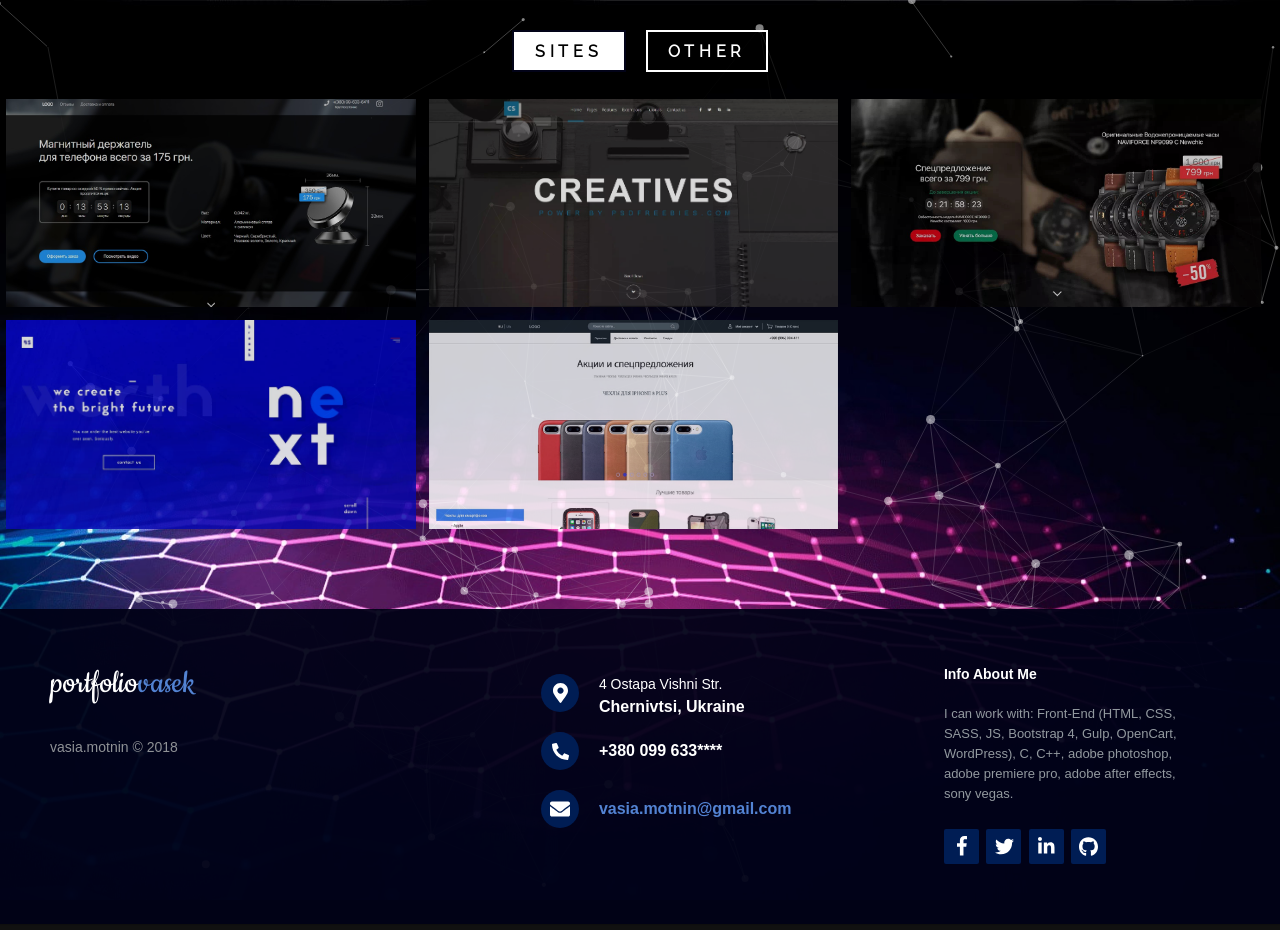
==== index.html @ cb5e6a5a "optimization" ====
<!DOCTYPE html>
<html lang="ru">
<head>    
    <meta charset="UTF-8">
    <meta name="viewport" content="width=device-width, initial-scale=1.0">
    <meta http-equiv="X-UA-Compatible" content="ie=edge">    
    <title>vasia.motnin-portfolio</title>
    <link rel="stylesheet" href="main/css/main.css">
    <link rel="stylesheet" media="screen" href="main/css/style.css">
    <script src="main/js/preloader.js" defer></script>
    <script src="main/js/particles.min.js" defer></script>
    <script src="main/js/app.js" defer></script>
    <script src="main/js/main.min.js" defer></script>
</head>
<body dir="body" >     
    
    <!-- preloader -->
    <div id="page-preloader" class="preloader">
        <div class="loader"></div>
    </div>    
    <!-- preloader -->



    <!-- content -->    
    <nav class="nav-menu">
        <ul>
            <li class="liBtn liHoverOn" id="sites">Sites</li>
            <li class="liBtn" id="other">Other</li>
        </ul>
    </nav>

    <div id="content" class="content">
        <div id="block-list" class="block-list">
            
                    <!-- canvas -->
            <div id="particles-js"></div>  
                    <!-- canvas -->
    
            <div id="row-sites" class="row">
                <!--<div class="conteiner">
                    <div class="block">
                        <img src="main/img/sities/magnet.jpg" alt="magnetHolder">
                        <h3>Magnetic Holder</h3>
                        <p>Used: html + css + js + php</p>
                        <a href="https://vaseklllm.github.io/sites/magnet/">Open</a>
                    </div>
                </div>-->
            </div>

            <div id="row-other" class="row row-1">
            </div>
        </div>
    </div>
    <!-- content -->



    

    <!-- footer -->
    <footer id="footer" class="footer">
        <div class="footer-left">
            <h3>portfolio<span>vasek</span></h3>
            <p class="footer-company-name">vasia.motnin &copy; 2018</p>
        </div>
        <div class="footer-center">
            <div>
                <i class="map"><svg color="yellow" viewBox="0 0 384 512"><path d="M172.268 501.67C26.97 291.031 0 269.413 0 192 0 85.961 85.961 0 192 0s192 85.961 192 192c0 77.413-26.97 99.031-172.268 309.67-9.535 13.774-29.93 13.773-39.464 0zM192 272c44.183 0 80-35.817 80-80s-35.817-80-80-80-80 35.817-80 80 35.817 80 80 80z"/></svg></i>
                <p><span>4 Ostapa Vishni Str.</span> Chernivtsi, Ukraine </p>
            </div>
            <div>
                <i class="phone">
                    <svg viewBox="0 0 512 512"><path d="M493.4 24.6l-104-24c-11.3-2.6-22.9 3.3-27.5 13.9l-48 112c-4.2 9.8-1.4 21.3 6.9 28l60.6 49.6c-36 76.7-98.9 140.5-177.2 177.2l-49.6-60.6c-6.8-8.3-18.2-11.1-28-6.9l-112 48C3.9 366.5-2 378.1.6 389.4l24 104C27.1 504.2 36.7 512 48 512c256.1 0 464-207.5 464-464 0-11.2-7.7-20.9-18.6-23.4z"/></svg>
                </i>
                <p>+380 099 633****</p>
            </div>
            <div>
                <i class="envelope">
                    <svg viewBox="0 0 512 512"><path d="M502.3 190.8c3.9-3.1 9.7-.2 9.7 4.7V400c0 26.5-21.5 48-48 48H48c-26.5 0-48-21.5-48-48V195.6c0-5 5.7-7.8 9.7-4.7 22.4 17.4 52.1 39.5 154.1 113.6 21.1 15.4 56.7 47.8 92.2 47.6 35.7.3 72-32.8 92.3-47.6 102-74.1 131.6-96.3 154-113.7zM256 320c23.2.4 56.6-29.2 73.4-41.4 132.7-96.3 142.8-104.7 173.4-128.7 5.8-4.5 9.2-11.5 9.2-18.9v-19c0-26.5-21.5-48-48-48H48C21.5 64 0 85.5 0 112v19c0 7.4 3.4 14.3 9.2 18.9 30.6 23.9 40.7 32.4 173.4 128.7 16.8 12.2 50.2 41.8 73.4 41.4z"/></svg>
                </i>
                <p class="mail-adress">vasia.motnin@gmail.com</p>
            </div>
        </div>
        <div class="footer-right">
            <p class="footer-company-about">
                <span>Info About Me</span>
                I can work with: Front-End (HTML, CSS, SASS, JS, Bootstrap 4, Gulp, OpenCart, WordPress), C, C++, adobe photoshop, adobe premiere pro, adobe after effects, sony vegas.
            </p>
            <div class="footer-icons">
                <a href="https://www.facebook.com/vasia.motnin" target="_blank">
                    <svg class="facebook-f" viewBox="0 0 264 512"><path d="M76.7 512V283H0v-91h76.7v-71.7C76.7 42.4 124.3 0 193.8 0c33.3 0 61.9 2.5 70.2 3.6V85h-48.2c-37.8 0-45.1 18-45.1 44.3V192H256l-11.7 91h-73.6v229"/></svg>
                </a>
                <a href="https://twitter.com/vasek_motnin" target="_blank">
                    <svg class="twitter" viewBox="0 0 512 512"><path d="M459.37 151.716c.325 4.548.325 9.097.325 13.645 0 138.72-105.583 298.558-298.558 298.558-59.452 0-114.68-17.219-161.137-47.106 8.447.974 16.568 1.299 25.34 1.299 49.055 0 94.213-16.568 130.274-44.832-46.132-.975-84.792-31.188-98.112-72.772 6.498.974 12.995 1.624 19.818 1.624 9.421 0 18.843-1.3 27.614-3.573-48.081-9.747-84.143-51.98-84.143-102.985v-1.299c13.969 7.797 30.214 12.67 47.431 13.319-28.264-18.843-46.781-51.005-46.781-87.391 0-19.492 5.197-37.36 14.294-52.954 51.655 63.675 129.3 105.258 216.365 109.807-1.624-7.797-2.599-15.918-2.599-24.04 0-57.828 46.782-104.934 104.934-104.934 30.213 0 57.502 12.67 76.67 33.137 23.715-4.548 46.456-13.32 66.599-25.34-7.798 24.366-24.366 44.833-46.132 57.827 21.117-2.273 41.584-8.122 60.426-16.243-14.292 20.791-32.161 39.308-52.628 54.253z"/></svg>
                </i></a>
                <a href="https://www.linkedin.com/in/%D0%B2%D0%B0%D1%81%D1%8F-%D0%BC%D0%BE%D1%82%D0%BD%D1%96%D0%BD-211a34157" target="_blank">
                    <svg class="linkedin-in" viewBox="0 0 448.1 512"><path d="M100.3 448H7.4V148.9h92.9V448zM53.8 108.1C24.1 108.1 0 83.5 0 53.8S24.1 0 53.8 0s53.8 24.1 53.8 53.8-24.1 54.3-53.8 54.3zM448 448h-92.7V302.4c0-34.7-.7-79.2-48.3-79.2-48.3 0-55.7 37.7-55.7 76.7V448h-92.8V148.9h89.1v40.8h1.3c12.4-23.5 42.7-48.3 87.9-48.3 94 0 111.3 61.9 111.3 142.3V448h-.1z"/></svg>
                </a>
                <a href="https://github.com/vaseklllM" target="_blank">
                    <svg class="github" viewBox="0 0 496 512"><path d="M165.9 397.4c0 2-2.3 3.6-5.2 3.6-3.3.3-5.6-1.3-5.6-3.6 0-2 2.3-3.6 5.2-3.6 3-.3 5.6 1.3 5.6 3.6zm-31.1-4.5c-.7 2 1.3 4.3 4.3 4.9 2.6 1 5.6 0 6.2-2s-1.3-4.3-4.3-5.2c-2.6-.7-5.5.3-6.2 2.3zm44.2-1.7c-2.9.7-4.9 2.6-4.6 4.9.3 2 2.9 3.3 5.9 2.6 2.9-.7 4.9-2.6 4.6-4.6-.3-1.9-3-3.2-5.9-2.9zM244.8 8C106.1 8 0 113.3 0 252c0 110.9 69.8 205.8 169.5 239.2 12.8 2.3 17.3-5.6 17.3-12.1 0-6.2-.3-40.4-.3-61.4 0 0-70 15-84.7-29.8 0 0-11.4-29.1-27.8-36.6 0 0-22.9-15.7 1.6-15.4 0 0 24.9 2 38.6 25.8 21.9 38.6 58.6 27.5 72.9 20.9 2.3-16 8.8-27.1 16-33.7-55.9-6.2-112.3-14.3-112.3-110.5 0-27.5 7.6-41.3 23.6-58.9-2.6-6.5-11.1-33.3 2.6-67.9 20.9-6.5 69 27 69 27 20-5.6 41.5-8.5 62.8-8.5s42.8 2.9 62.8 8.5c0 0 48.1-33.6 69-27 13.7 34.7 5.2 61.4 2.6 67.9 16 17.7 25.8 31.5 25.8 58.9 0 96.5-58.9 104.2-114.8 110.5 9.2 7.9 17 22.9 17 46.4 0 33.7-.3 75.4-.3 83.6 0 6.5 4.6 14.4 17.3 12.1C428.2 457.8 496 362.9 496 252 496 113.3 383.5 8 244.8 8zM97.2 352.9c-1.3 1-1 3.3.7 5.2 1.6 1.6 3.9 2.3 5.2 1 1.3-1 1-3.3-.7-5.2-1.6-1.6-3.9-2.3-5.2-1zm-10.8-8.1c-.7 1.3.3 2.9 2.3 3.9 1.6 1 3.6.7 4.3-.7.7-1.3-.3-2.9-2.3-3.9-2-.6-3.6-.3-4.3.7zm32.4 35.6c-1.6 1.3-1 4.3 1.3 6.2 2.3 2.3 5.2 2.6 6.5 1 1.3-1.3.7-4.3-1.3-6.2-2.2-2.3-5.2-2.6-6.5-1zm-11.4-14.7c-1.6 1-1.6 3.6 0 5.9 1.6 2.3 4.3 3.3 5.6 2.3 1.6-1.3 1.6-3.9 0-6.2-1.4-2.3-4-3.3-5.6-2z"/></svg>
                </i></a>
            </div>
        </div>
	</footer>
    <!-- footer -->
</body>
</html>
---- main/css/main.css ----
#particles-js{top:0;left:0}.preloader{position:fixed;left:0;top:0;width:100%;height:100%;background-color:black;z-index:5;-webkit-transition:all 0.3s ease;transition:all 0.3s ease;opacity:1;visibility:visible}.preloader .loader{position:absolute;width:75px;height:75px;border:10px solid #e6e6e6;border-radius:50%;border-top-color:blue;left:50%;top:50%;-webkit-transform:translate(-50%, -50%);transform:translate(-50%, -50%);-webkit-animation:1s spin infinite linear;animation:1s spin infinite linear}.preloader.done{opacity:0;visibility:hidden}.punct{color:white;position:relative;margin:10px 0px 0px 60px;font-size:20px;font-weight:100;background-color:rgba(0,0,0,0.69);border-radius:55px;width:100px;text-align:center;padding:10px 30px}@font-face{font-family:'Cookie';font-style:normal;font-weight:400;src:url(../font/Cookie/Cookie.woff2);unicode-range:U+0000-00FF,U+0131,U+0152-0153,U+02BB-02BC,U+02C6,U+02DA,U+02DC,U+2000-206F,U+2074,U+20AC,U+2122,U+2191,U+2193,U+2212,U+2215,U+FEFF,U+FFFD}@font-face{font-family:'Raleway_one';font-style:normal;font-weight:400;src:url(../font/Raleway/Raleway_one.woff2);unicode-range:U+0000-00FF,U+0131,U+0152-0153,U+02BB-02BC,U+02C6,U+02DA,U+02DC,U+2000-206F,U+2074,U+20AC,U+2122,U+2191,U+2193,U+2212,U+2215,U+FEFF,U+FFFD}@-webkit-keyframes spin{from{-webkit-transform:translate(-50%, -50%) rotate(0deg);transform:translate(-50%, -50%) rotate(0deg)}to{-webkit-transform:translate(-50%, -50%) rotate(360deg);transform:translate(-50%, -50%) rotate(360deg)}}@keyframes spin{from{-webkit-transform:translate(-50%, -50%) rotate(0deg);transform:translate(-50%, -50%) rotate(0deg)}to{-webkit-transform:translate(-50%, -50%) rotate(360deg);transform:translate(-50%, -50%) rotate(360deg)}}*{font-family:sans-serif;margin:0;padding:0}.nav-menu{position:relative}.nav-menu ul{display:-webkit-box;display:-ms-flexbox;display:flex;width:100%;-webkit-box-pack:center;-ms-flex-pack:center;justify-content:center;margin-top:30px}.nav-menu ul li{font-family:"Raleway_one", sans-serif;letter-spacing:0.3em;cursor:pointer;z-index:1;font-weight:700;-webkit-transition:all 0.3s ease;transition:all 0.3s ease;list-style:none;padding:0.6em 1.3em;font-size:16px;margin:0 10px 20px 10px;background-color:transparent;color:white;text-transform:uppercase;border:2px solid white}.nav-menu ul li:hover{background-color:#fff;color:black;border:2px solid #020318}.nav-menu ul li:active{background-color:#a0a0a0}.nav-menu ul .liHoverOn{background-color:#fff;color:black;border:2px solid #020318}.content{-webkit-transition:all 0.5s ease;transition:all 0.5s ease;position:relative;width:100%;position:relative;overflow:hidden;height:38vw}.content .block-list{-webkit-transition:left 0.5s ease;transition:left 0.5s ease;position:absolute;display:-webkit-box;display:-ms-flexbox;display:flex;-ms-flex-wrap:wrap;flex-wrap:wrap;width:200%;left:0%}.content .block-list .row{width:50%;height:-webkit-max-content;height:-moz-max-content;height:max-content;font-size:16px;display:-webkit-box;display:-ms-flexbox;display:flex;-ms-flex-wrap:wrap;flex-wrap:wrap}.content .block-list .row .conteiner{-webkit-transition:all 0.3s ease;transition:all 0.3s ease;opacity:0.85;margin:0.5%;overflow:hidden;width:32%;height:16.3vw;background-color:black;position:relative}.content .block-list .row .conteiner:hover{opacity:1}.content .block-list .row .conteiner .block{position:relative;text-decoration:none;font-size:1vw}.content .block-list .row .conteiner .block:hover>img{overflow:hidden;-webkit-transform:scale(1.1);transform:scale(1.1);opacity:0.3}.content .block-list .row .conteiner .block img{-webkit-transition:all 0.3s ease;transition:all 0.3s ease;width:100%}.content .block-list .row .conteiner .block h3{font-weight:800;-webkit-transition:all 0.4s ease;transition:all 0.4s ease;position:absolute;color:white;width:100%;top:3vw;text-align:center;font-weight:normal;font-size:2em;text-transform:uppercase;opacity:0}.content .block-list .row .conteiner .block:hover>h3{opacity:1}.content .block-list .row .conteiner .block p{-webkit-transition:all 0.4s ease;transition:all 0.4s ease;position:absolute;top:6.5vw;width:100%;color:white;text-align:center;opacity:0;font-size:1em}.content .block-list .row .conteiner .block:hover>p{opacity:0.8}.content .block-list .row .conteiner .block a{font-family:"Raleway_one";font-weight:700;-webkit-transition:all 0.3s ease;transition:all 0.3s ease;position:absolute;top:11vw;width:9.4em;border:2px solid #ca3b3b;text-decoration:none;padding:0.625em 0px;color:white;left:50%;-webkit-transform:translate(-50%);transform:translate(-50%);text-align:center;color:#ca3b3b;opacity:0}.content .block-list .row .conteiner .block a:hover{background-color:#ca3b3b;color:white}.content .block-list .row .conteiner .block:hover>a{opacity:1}.footer{position:relative;background-color:rgba(2,3,24,0.949);-webkit-box-shadow:0 1px 1px 0 rgba(0,0,0,0.12);box-shadow:0 1px 1px 0 rgba(0,0,0,0.12);-webkit-box-sizing:border-box;box-sizing:border-box;width:100%;text-align:left;font:bold 16px sans-serif;margin-top:30px;padding:55px 50px}.footer .footer-left,.footer .footer-center,.footer .footer-right{display:inline-block;vertical-align:top}.footer .footer-left{width:40%}.footer h3{color:#ffffff;font:normal 36px 'Cookie', cursive;margin:0}.footer h3 span{font:normal 36px 'Cookie', cursive}.footer h3 span{color:#5383d3}.footer .footer-company-name{margin:35px 0;color:#8f9296;font-size:14px;font-weight:normal}.footer .footer-center{width:35%}.footer .footer-center .map svg{position:relative;top:3px;width:15px;color:#ffffff;fill:currentColor}.footer .footer-center .phone svg{width:17px;color:#ffffff;fill:currentColor;-webkit-transform:scale(-1, 1);transform:scale(-1, 1);position:relative;top:2px}.footer .footer-center .envelope svg{width:20px;color:#ffffff;fill:currentColor;-webkit-transform:scale(-1, 1);transform:scale(-1, 1);position:relative;top:3px}.footer .footer-center i{background-color:#001d54;display:inline-block;width:38px;height:38px;border-radius:50%;text-align:center;line-height:42px;margin:10px 15px;vertical-align:middle}.footer .footer-center i.fa-envelope{font-size:17px;line-height:38px}.footer .footer-center p{display:inline-block;color:#ffffff;vertical-align:middle;margin:0}.footer .footer-center p span{display:block;font-weight:normal;font-size:14px;line-height:2}.footer .footer-center .mail-adress{color:#5383d3}.footer .footer-right{width:20%}.footer .footer-company-about{line-height:20px;color:#92999f;font-size:13px;font-weight:normal;margin:0}.footer .footer-company-about span{display:block;color:#ffffff;font-size:14px;font-weight:bold;margin-bottom:20px}.footer .footer-icons{margin-top:25px}.footer .footer-icons a{-webkit-transition:all 0.3s ease;transition:all 0.3s ease;display:inline-block;width:35px;height:35px;cursor:pointer;background-color:#001d54;border-radius:2px;font-size:20px;color:#ffffff;text-align:center;line-height:35px;margin-right:3px;margin-bottom:5px}.footer .footer-icons a:hover{background-color:#ffffff}.footer .footer-icons a svg{-webkit-transition:all 0.3s ease;transition:all 0.3s ease;width:10px;color:#ffffff;fill:currentColor;position:relative;top:3px}.footer .footer-icons a .facebook-f{left:1px}.footer .footer-icons a .twitter{left:1px;width:19px}.footer .footer-icons a .linkedin-in{width:16.5px}.footer .footer-icons a .github{top:4px;width:19px}.footer .footer-icons a:hover>svg{color:#001d54}@media (max-width: 880px){.footer{font:bold 14px sans-serif}.footer .footer-left,.footer .footer-center,.footer .footer-right{display:block;width:100%;margin-bottom:40px;text-align:center}.footer .footer-center i{margin-left:0}.footer .footer-center{display:-webkit-box;display:-ms-flexbox;display:flex;-webkit-box-orient:vertical;-webkit-box-direction:normal;-ms-flex-flow:column;flex-flow:column;-webkit-box-align:center;-ms-flex-align:center;align-items:center}.footer .footer-center div{width:240px;display:-webkit-box;display:-ms-flexbox;display:flex;-webkit-box-align:center;-ms-flex-align:center;align-items:center}}@media (max-width: 1200px){.content{height:76vw}.content .block-list .row .conteiner{width:49%;height:24.3vw}.content .block-list .row .conteiner .block{font-size:1.5vw}.content .block-list .row .conteiner .block p{top:8.2vw}.content .block-list .row .conteiner .block a{top:15vw}.nav-menu ul .liBtn{font-size:14px}}@media (max-width: 768px){.nav-menu ul .liBtn:active{background-color:#ffffff}.nav-menu ul .liBtn:hover{border:2px solid #fff}.nav-menu ul .liHoverOn{border:2px solid #fff}.content{height:248vw}.content .block-list #particles-js{background-color:#020318;background-image:none}.content .block-list #particles-js .particles-js-canvas-el{display:none}.content .block-list .row .conteiner{width:100%;height:48.5vw;opacity:1;margin:0}.content .block-list .row .conteiner .block{font-size:3vw}.content .block-list .row .conteiner .block h3{top:7vw}.content .block-list .row .conteiner .block p{top:18vw}.content .block-list .row .conteiner .block a{top:30vw}.footer{margin-top:0;background-color:#020318}}@media (max-width: 576px){.footer{background-color:#020318}.nav-menu ul .liBtn{font-size:12px}}

/*# sourceMappingURL=main.css.map */
---- main/css/style.css ----
html,body{ 
	width:100%;
	height:100%;
  background:#111;
  margin: 0;
  padding: 0;
}

html{
  -webkit-tap-highlight-color: rgba(0, 0, 0, 0);
}

body{
  font:normal 75% Arial, Helvetica, sans-serif;
}

canvas{
  display:block;
  vertical-align:bottom;
}


/* ---- stats.js ---- */

.count-particles{
  background: #000022;
  position: absolute;
  top: 48px;
  left: 0;
  width: 80px;
  color: #13E8E9;
  font-size: .8em;
  text-align: left;
  text-indent: 4px;
  line-height: 14px;
  padding-bottom: 2px;
  font-family: Helvetica, Arial, sans-serif;
  font-weight: bold;
}

.js-count-particles{
  font-size: 1.1em;
}

#stats,
.count-particles{
  -webkit-user-select: none;
  margin-top: 5px;
  margin-left: 5px;
}

#stats{
  border-radius: 3px 3px 0 0;
  overflow: hidden;
}

.count-particles{
  border-radius: 0 0 3px 3px;
}


/* ---- particles.js container ---- */

#particles-js{
  position: fixed;
  width: 100%;
  height: 100%;
  background-image: url('../img/back/mainhead-min.jpg');
  background-size: cover;
  background-position: 50% 50%;
  background-repeat: no-repeat;
}
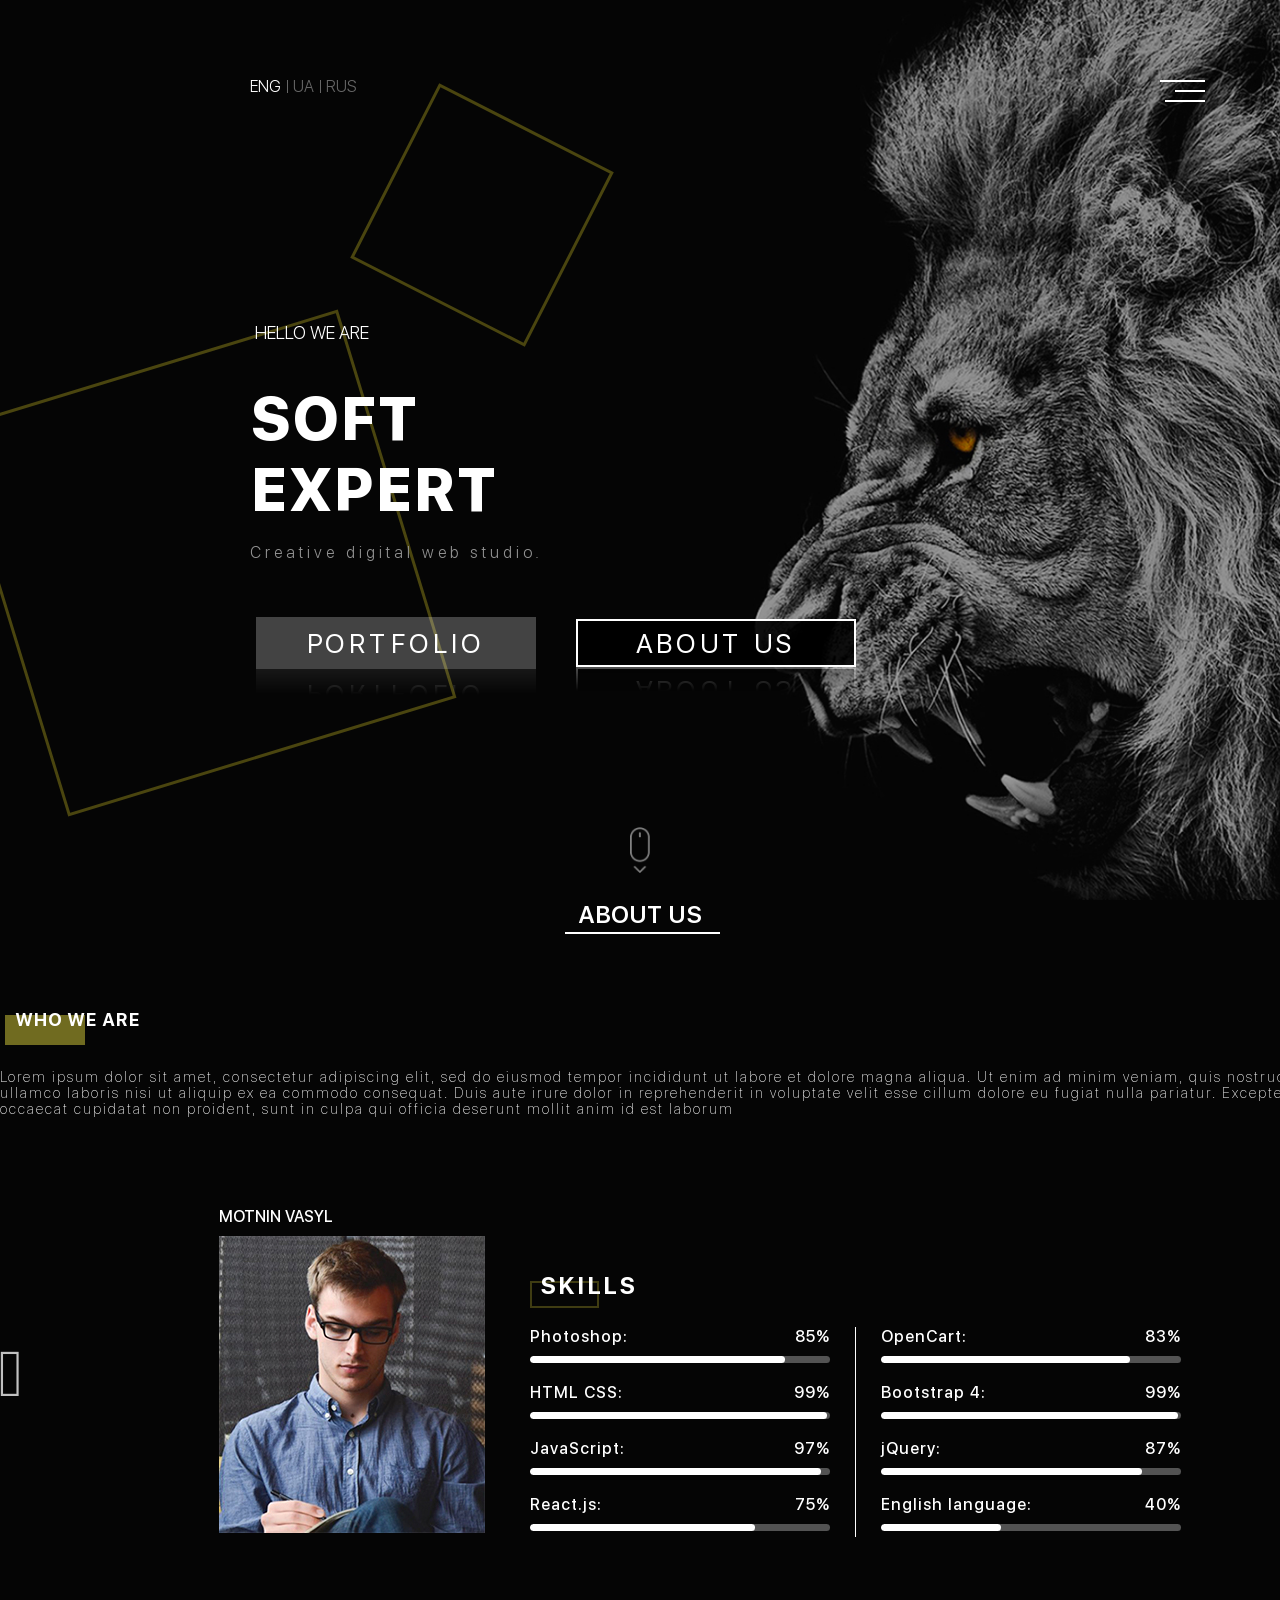
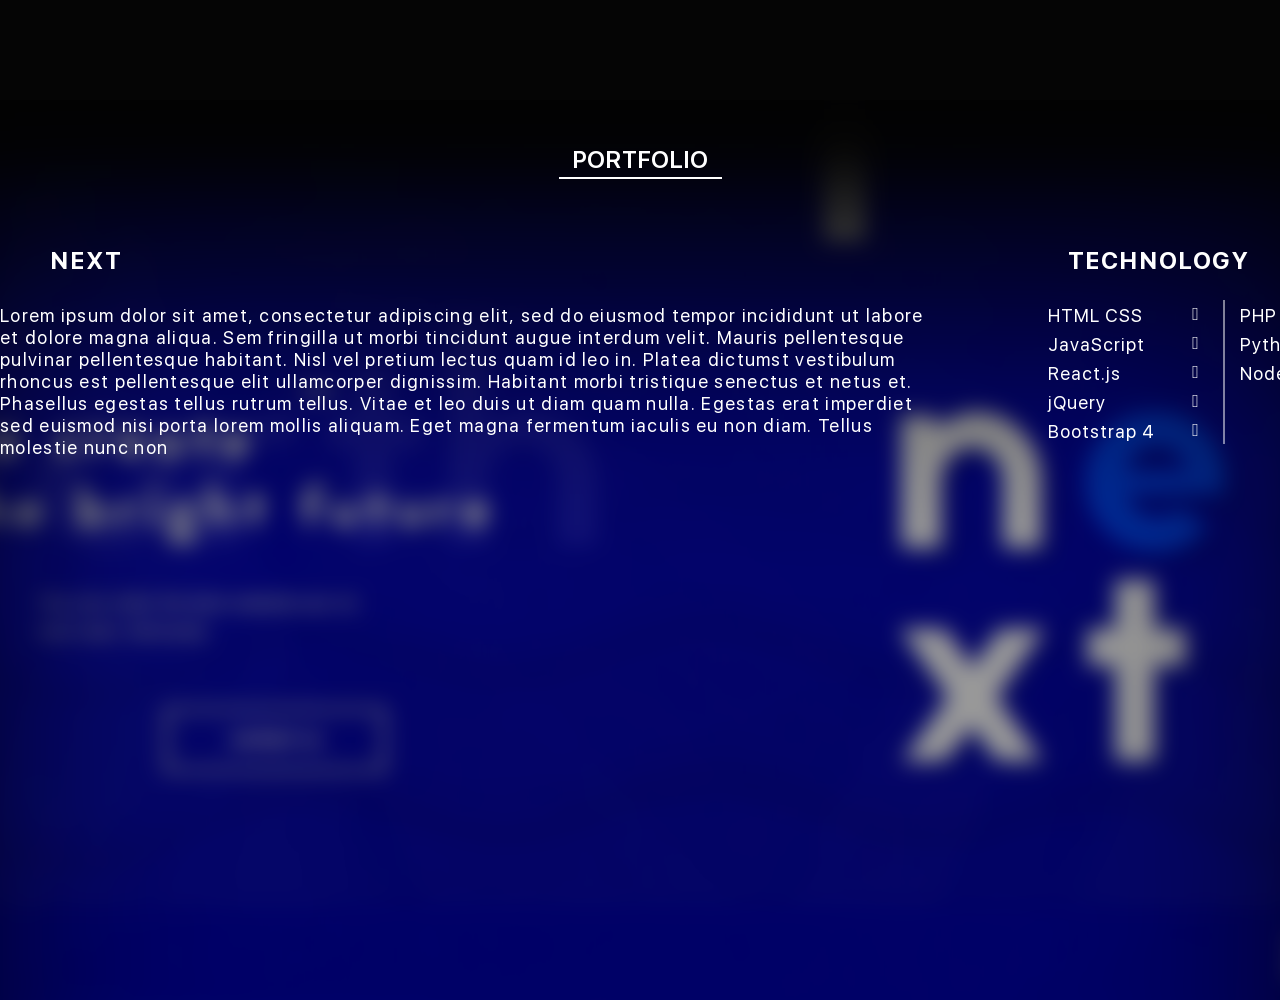
==== commit 2cbb84a0: "test" ====
--- a/index.html
+++ b/index.html
@@ -1,108 +1 @@
-<!DOCTYPE html>
-<html lang="ru">
-<head>    
-    <meta charset="UTF-8">
-    <meta name="viewport" content="width=device-width, initial-scale=1.0">
-    <meta http-equiv="X-UA-Compatible" content="ie=edge">    
-    <title>vasia.motnin-portfolio</title>
-    <link rel="stylesheet" href="main/css/main.css">
-    <link rel="stylesheet" media="screen" href="main/css/style.css">
-    <script src="main/js/preloader.js" defer></script>
-    <script src="main/js/particles.min.js" defer></script>
-    <script src="main/js/app.js" defer></script>
-    <script src="main/js/main.min.js" defer></script>
-</head>
-<body dir="body" >     
-    
-    <!-- preloader -->
-    <div id="page-preloader" class="preloader">
-        <div class="loader"></div>
-    </div>    
-    <!-- preloader -->
-
-
-
-    <!-- content -->    
-    <nav class="nav-menu">
-        <ul>
-            <li class="liBtn liHoverOn" id="sites">Sites</li>
-            <li class="liBtn" id="other">Other</li>
-        </ul>
-    </nav>
-
-    <div id="content" class="content">
-        <div id="block-list" class="block-list">
-            
-                    <!-- canvas -->
-            <div id="particles-js"></div>  
-                    <!-- canvas -->
-    
-            <div id="row-sites" class="row">
-                <!--<div class="conteiner">
-                    <div class="block">
-                        <img src="main/img/sities/magnet.jpg" alt="magnetHolder">
-                        <h3>Magnetic Holder</h3>
-                        <p>Used: html + css + js + php</p>
-                        <a href="https://vaseklllm.github.io/sites/magnet/">Open</a>
-                    </div>
-                </div>-->
-            </div>
-
-            <div id="row-other" class="row row-1">
-            </div>
-        </div>
-    </div>
-    <!-- content -->
-
-
-
-    
-
-    <!-- footer -->
-    <footer id="footer" class="footer">
-        <div class="footer-left">
-            <h3>portfolio<span>vasek</span></h3>
-            <p class="footer-company-name">vasia.motnin &copy; 2018</p>
-        </div>
-        <div class="footer-center">
-            <div>
-                <i class="map"><svg color="yellow" viewBox="0 0 384 512"><path d="M172.268 501.67C26.97 291.031 0 269.413 0 192 0 85.961 85.961 0 192 0s192 85.961 192 192c0 77.413-26.97 99.031-172.268 309.67-9.535 13.774-29.93 13.773-39.464 0zM192 272c44.183 0 80-35.817 80-80s-35.817-80-80-80-80 35.817-80 80 35.817 80 80 80z"/></svg></i>
-                <p><span>4 Ostapa Vishni Str.</span> Chernivtsi, Ukraine </p>
-            </div>
-            <div>
-                <i class="phone">
-                    <svg viewBox="0 0 512 512"><path d="M493.4 24.6l-104-24c-11.3-2.6-22.9 3.3-27.5 13.9l-48 112c-4.2 9.8-1.4 21.3 6.9 28l60.6 49.6c-36 76.7-98.9 140.5-177.2 177.2l-49.6-60.6c-6.8-8.3-18.2-11.1-28-6.9l-112 48C3.9 366.5-2 378.1.6 389.4l24 104C27.1 504.2 36.7 512 48 512c256.1 0 464-207.5 464-464 0-11.2-7.7-20.9-18.6-23.4z"/></svg>
-                </i>
-                <p>+380 099 633****</p>
-            </div>
-            <div>
-                <i class="envelope">
-                    <svg viewBox="0 0 512 512"><path d="M502.3 190.8c3.9-3.1 9.7-.2 9.7 4.7V400c0 26.5-21.5 48-48 48H48c-26.5 0-48-21.5-48-48V195.6c0-5 5.7-7.8 9.7-4.7 22.4 17.4 52.1 39.5 154.1 113.6 21.1 15.4 56.7 47.8 92.2 47.6 35.7.3 72-32.8 92.3-47.6 102-74.1 131.6-96.3 154-113.7zM256 320c23.2.4 56.6-29.2 73.4-41.4 132.7-96.3 142.8-104.7 173.4-128.7 5.8-4.5 9.2-11.5 9.2-18.9v-19c0-26.5-21.5-48-48-48H48C21.5 64 0 85.5 0 112v19c0 7.4 3.4 14.3 9.2 18.9 30.6 23.9 40.7 32.4 173.4 128.7 16.8 12.2 50.2 41.8 73.4 41.4z"/></svg>
-                </i>
-                <p class="mail-adress">vasia.motnin@gmail.com</p>
-            </div>
-        </div>
-        <div class="footer-right">
-            <p class="footer-company-about">
-                <span>Info About Me</span>
-                I can work with: Front-End (HTML, CSS, SASS, JS, Bootstrap 4, Gulp, OpenCart, WordPress), C, C++, adobe photoshop, adobe premiere pro, adobe after effects, sony vegas.
-            </p>
-            <div class="footer-icons">
-                <a href="https://www.facebook.com/vasia.motnin" target="_blank">
-                    <svg class="facebook-f" viewBox="0 0 264 512"><path d="M76.7 512V283H0v-91h76.7v-71.7C76.7 42.4 124.3 0 193.8 0c33.3 0 61.9 2.5 70.2 3.6V85h-48.2c-37.8 0-45.1 18-45.1 44.3V192H256l-11.7 91h-73.6v229"/></svg>
-                </a>
-                <a href="https://twitter.com/vasek_motnin" target="_blank">
-                    <svg class="twitter" viewBox="0 0 512 512"><path d="M459.37 151.716c.325 4.548.325 9.097.325 13.645 0 138.72-105.583 298.558-298.558 298.558-59.452 0-114.68-17.219-161.137-47.106 8.447.974 16.568 1.299 25.34 1.299 49.055 0 94.213-16.568 130.274-44.832-46.132-.975-84.792-31.188-98.112-72.772 6.498.974 12.995 1.624 19.818 1.624 9.421 0 18.843-1.3 27.614-3.573-48.081-9.747-84.143-51.98-84.143-102.985v-1.299c13.969 7.797 30.214 12.67 47.431 13.319-28.264-18.843-46.781-51.005-46.781-87.391 0-19.492 5.197-37.36 14.294-52.954 51.655 63.675 129.3 105.258 216.365 109.807-1.624-7.797-2.599-15.918-2.599-24.04 0-57.828 46.782-104.934 104.934-104.934 30.213 0 57.502 12.67 76.67 33.137 23.715-4.548 46.456-13.32 66.599-25.34-7.798 24.366-24.366 44.833-46.132 57.827 21.117-2.273 41.584-8.122 60.426-16.243-14.292 20.791-32.161 39.308-52.628 54.253z"/></svg>
-                </i></a>
-                <a href="https://www.linkedin.com/in/%D0%B2%D0%B0%D1%81%D1%8F-%D0%BC%D0%BE%D1%82%D0%BD%D1%96%D0%BD-211a34157" target="_blank">
-                    <svg class="linkedin-in" viewBox="0 0 448.1 512"><path d="M100.3 448H7.4V148.9h92.9V448zM53.8 108.1C24.1 108.1 0 83.5 0 53.8S24.1 0 53.8 0s53.8 24.1 53.8 53.8-24.1 54.3-53.8 54.3zM448 448h-92.7V302.4c0-34.7-.7-79.2-48.3-79.2-48.3 0-55.7 37.7-55.7 76.7V448h-92.8V148.9h89.1v40.8h1.3c12.4-23.5 42.7-48.3 87.9-48.3 94 0 111.3 61.9 111.3 142.3V448h-.1z"/></svg>
-                </a>
-                <a href="https://github.com/vaseklllM" target="_blank">
-                    <svg class="github" viewBox="0 0 496 512"><path d="M165.9 397.4c0 2-2.3 3.6-5.2 3.6-3.3.3-5.6-1.3-5.6-3.6 0-2 2.3-3.6 5.2-3.6 3-.3 5.6 1.3 5.6 3.6zm-31.1-4.5c-.7 2 1.3 4.3 4.3 4.9 2.6 1 5.6 0 6.2-2s-1.3-4.3-4.3-5.2c-2.6-.7-5.5.3-6.2 2.3zm44.2-1.7c-2.9.7-4.9 2.6-4.6 4.9.3 2 2.9 3.3 5.9 2.6 2.9-.7 4.9-2.6 4.6-4.6-.3-1.9-3-3.2-5.9-2.9zM244.8 8C106.1 8 0 113.3 0 252c0 110.9 69.8 205.8 169.5 239.2 12.8 2.3 17.3-5.6 17.3-12.1 0-6.2-.3-40.4-.3-61.4 0 0-70 15-84.7-29.8 0 0-11.4-29.1-27.8-36.6 0 0-22.9-15.7 1.6-15.4 0 0 24.9 2 38.6 25.8 21.9 38.6 58.6 27.5 72.9 20.9 2.3-16 8.8-27.1 16-33.7-55.9-6.2-112.3-14.3-112.3-110.5 0-27.5 7.6-41.3 23.6-58.9-2.6-6.5-11.1-33.3 2.6-67.9 20.9-6.5 69 27 69 27 20-5.6 41.5-8.5 62.8-8.5s42.8 2.9 62.8 8.5c0 0 48.1-33.6 69-27 13.7 34.7 5.2 61.4 2.6 67.9 16 17.7 25.8 31.5 25.8 58.9 0 96.5-58.9 104.2-114.8 110.5 9.2 7.9 17 22.9 17 46.4 0 33.7-.3 75.4-.3 83.6 0 6.5 4.6 14.4 17.3 12.1C428.2 457.8 496 362.9 496 252 496 113.3 383.5 8 244.8 8zM97.2 352.9c-1.3 1-1 3.3.7 5.2 1.6 1.6 3.9 2.3 5.2 1 1.3-1 1-3.3-.7-5.2-1.6-1.6-3.9-2.3-5.2-1zm-10.8-8.1c-.7 1.3.3 2.9 2.3 3.9 1.6 1 3.6.7 4.3-.7.7-1.3-.3-2.9-2.3-3.9-2-.6-3.6-.3-4.3.7zm32.4 35.6c-1.6 1.3-1 4.3 1.3 6.2 2.3 2.3 5.2 2.6 6.5 1 1.3-1.3.7-4.3-1.3-6.2-2.2-2.3-5.2-2.6-6.5-1zm-11.4-14.7c-1.6 1-1.6 3.6 0 5.9 1.6 2.3 4.3 3.3 5.6 2.3 1.6-1.3 1.6-3.9 0-6.2-1.4-2.3-4-3.3-5.6-2z"/></svg>
-                </i></a>
-            </div>
-        </div>
-	</footer>
-    <!-- footer -->
-</body>
-</html>+<!doctype html><html lang="en"><head><meta charset="utf-8"/><link rel="shortcut icon" href="/logo.png"/><title>Soft Expert</title><link href="/static/css/main.272b209e.chunk.css" rel="stylesheet"></head><body><div id="root"></div><script>!function(l){function e(e){for(var r,t,n=e[0],o=e[1],u=e[2],f=0,i=[];f<n.length;f++)t=n[f],p[t]&&i.push(p[t][0]),p[t]=0;for(r in o)Object.prototype.hasOwnProperty.call(o,r)&&(l[r]=o[r]);for(s&&s(e);i.length;)i.shift()();return c.push.apply(c,u||[]),a()}function a(){for(var e,r=0;r<c.length;r++){for(var t=c[r],n=!0,o=1;o<t.length;o++){var u=t[o];0!==p[u]&&(n=!1)}n&&(c.splice(r--,1),e=f(f.s=t[0]))}return e}var t={},p={1:0},c=[];function f(e){if(t[e])return t[e].exports;var r=t[e]={i:e,l:!1,exports:{}};return l[e].call(r.exports,r,r.exports,f),r.l=!0,r.exports}f.m=l,f.c=t,f.d=function(e,r,t){f.o(e,r)||Object.defineProperty(e,r,{enumerable:!0,get:t})},f.r=function(e){"undefined"!=typeof Symbol&&Symbol.toStringTag&&Object.defineProperty(e,Symbol.toStringTag,{value:"Module"}),Object.defineProperty(e,"__esModule",{value:!0})},f.t=function(r,e){if(1&e&&(r=f(r)),8&e)return r;if(4&e&&"object"==typeof r&&r&&r.__esModule)return r;var t=Object.create(null);if(f.r(t),Object.defineProperty(t,"default",{enumerable:!0,value:r}),2&e&&"string"!=typeof r)for(var n in r)f.d(t,n,function(e){return r[e]}.bind(null,n));return t},f.n=function(e){var r=e&&e.__esModule?function(){return e.default}:function(){return e};return f.d(r,"a",r),r},f.o=function(e,r){return Object.prototype.hasOwnProperty.call(e,r)},f.p="/";var r=window.webpackJsonp=window.webpackJsonp||[],n=r.push.bind(r);r.push=e,r=r.slice();for(var o=0;o<r.length;o++)e(r[o]);var s=n;a()}([])</script><script src="/static/js/2.f0dbc1e0.chunk.js"></script><script src="/static/js/main.06fd7b6b.chunk.js"></script></body></html>
--- a/static/css/main.272b209e.chunk.css
+++ b/static/css/main.272b209e.chunk.css
@@ -0,0 +1,10 @@
+.small{height:4px;width:4px}.big,.small{background-color:#fff;border-radius:10px;position:relative;z-index:5}.big{height:8px;width:8px}.true{background-color:rgba(255,244,223,.5);background-color:#c6a05b}body{margin:0}
+
+/*!
+ * animate.css -http://daneden.me/animate
+ * Version - 3.7.0
+ * Licensed under the MIT license - http://opensource.org/licenses/MIT
+ *
+ * Copyright (c) 2018 Daniel Eden
+ */@-webkit-keyframes bounce{0%,20%,53%,80%,to{-webkit-animation-timing-function:cubic-bezier(.215,.61,.355,1);-webkit-transform:translateZ(0);animation-timing-function:cubic-bezier(.215,.61,.355,1);transform:translateZ(0)}40%,43%{-webkit-animation-timing-function:cubic-bezier(.755,.05,.855,.06);-webkit-transform:translate3d(0,-30px,0);animation-timing-function:cubic-bezier(.755,.05,.855,.06);transform:translate3d(0,-30px,0)}70%{-webkit-animation-timing-function:cubic-bezier(.755,.05,.855,.06);-webkit-transform:translate3d(0,-15px,0);animation-timing-function:cubic-bezier(.755,.05,.855,.06);transform:translate3d(0,-15px,0)}90%{-webkit-transform:translate3d(0,-4px,0);transform:translate3d(0,-4px,0)}}@keyframes bounce{0%,20%,53%,80%,to{-webkit-animation-timing-function:cubic-bezier(.215,.61,.355,1);-webkit-transform:translateZ(0);animation-timing-function:cubic-bezier(.215,.61,.355,1);transform:translateZ(0)}40%,43%{-webkit-animation-timing-function:cubic-bezier(.755,.05,.855,.06);-webkit-transform:translate3d(0,-30px,0);animation-timing-function:cubic-bezier(.755,.05,.855,.06);transform:translate3d(0,-30px,0)}70%{-webkit-animation-timing-function:cubic-bezier(.755,.05,.855,.06);-webkit-transform:translate3d(0,-15px,0);animation-timing-function:cubic-bezier(.755,.05,.855,.06);transform:translate3d(0,-15px,0)}90%{-webkit-transform:translate3d(0,-4px,0);transform:translate3d(0,-4px,0)}}.bounce{-webkit-animation-name:bounce;-webkit-transform-origin:center bottom;animation-name:bounce;transform-origin:center bottom}@-webkit-keyframes flash{0%,50%,to{opacity:1}25%,75%{opacity:0}}@keyframes flash{0%,50%,to{opacity:1}25%,75%{opacity:0}}.flash{-webkit-animation-name:flash;animation-name:flash}@-webkit-keyframes pulse{0%{-webkit-transform:scaleX(1);transform:scaleX(1)}50%{-webkit-transform:scale3d(1.05,1.05,1.05);transform:scale3d(1.05,1.05,1.05)}to{-webkit-transform:scaleX(1);transform:scaleX(1)}}@keyframes pulse{0%{-webkit-transform:scaleX(1);transform:scaleX(1)}50%{-webkit-transform:scale3d(1.05,1.05,1.05);transform:scale3d(1.05,1.05,1.05)}to{-webkit-transform:scaleX(1);transform:scaleX(1)}}.pulse{-webkit-animation-name:pulse;animation-name:pulse}@-webkit-keyframes rubberBand{0%{-webkit-transform:scaleX(1);transform:scaleX(1)}30%{-webkit-transform:scale3d(1.25,.75,1);transform:scale3d(1.25,.75,1)}40%{-webkit-transform:scale3d(.75,1.25,1);transform:scale3d(.75,1.25,1)}50%{-webkit-transform:scale3d(1.15,.85,1);transform:scale3d(1.15,.85,1)}65%{-webkit-transform:scale3d(.95,1.05,1);transform:scale3d(.95,1.05,1)}75%{-webkit-transform:scale3d(1.05,.95,1);transform:scale3d(1.05,.95,1)}to{-webkit-transform:scaleX(1);transform:scaleX(1)}}@keyframes rubberBand{0%{-webkit-transform:scaleX(1);transform:scaleX(1)}30%{-webkit-transform:scale3d(1.25,.75,1);transform:scale3d(1.25,.75,1)}40%{-webkit-transform:scale3d(.75,1.25,1);transform:scale3d(.75,1.25,1)}50%{-webkit-transform:scale3d(1.15,.85,1);transform:scale3d(1.15,.85,1)}65%{-webkit-transform:scale3d(.95,1.05,1);transform:scale3d(.95,1.05,1)}75%{-webkit-transform:scale3d(1.05,.95,1);transform:scale3d(1.05,.95,1)}to{-webkit-transform:scaleX(1);transform:scaleX(1)}}.rubberBand{-webkit-animation-name:rubberBand;animation-name:rubberBand}@-webkit-keyframes shake{0%,to{-webkit-transform:translateZ(0);transform:translateZ(0)}10%,30%,50%,70%,90%{-webkit-transform:translate3d(-10px,0,0);transform:translate3d(-10px,0,0)}20%,40%,60%,80%{-webkit-transform:translate3d(10px,0,0);transform:translate3d(10px,0,0)}}@keyframes shake{0%,to{-webkit-transform:translateZ(0);transform:translateZ(0)}10%,30%,50%,70%,90%{-webkit-transform:translate3d(-10px,0,0);transform:translate3d(-10px,0,0)}20%,40%,60%,80%{-webkit-transform:translate3d(10px,0,0);transform:translate3d(10px,0,0)}}.shake{-webkit-animation-name:shake;animation-name:shake}@-webkit-keyframes headShake{0%{-webkit-transform:translateX(0);transform:translateX(0)}6.5%{-webkit-transform:translateX(-6px) rotateY(-9deg);transform:translateX(-6px) rotateY(-9deg)}18.5%{-webkit-transform:translateX(5px) rotateY(7deg);transform:translateX(5px) rotateY(7deg)}31.5%{-webkit-transform:translateX(-3px) rotateY(-5deg);transform:translateX(-3px) rotateY(-5deg)}43.5%{-webkit-transform:translateX(2px) rotateY(3deg);transform:translateX(2px) rotateY(3deg)}50%{-webkit-transform:translateX(0);transform:translateX(0)}}@keyframes headShake{0%{-webkit-transform:translateX(0);transform:translateX(0)}6.5%{-webkit-transform:translateX(-6px) rotateY(-9deg);transform:translateX(-6px) rotateY(-9deg)}18.5%{-webkit-transform:translateX(5px) rotateY(7deg);transform:translateX(5px) rotateY(7deg)}31.5%{-webkit-transform:translateX(-3px) rotateY(-5deg);transform:translateX(-3px) rotateY(-5deg)}43.5%{-webkit-transform:translateX(2px) rotateY(3deg);transform:translateX(2px) rotateY(3deg)}50%{-webkit-transform:translateX(0);transform:translateX(0)}}.headShake{-webkit-animation-name:headShake;-webkit-animation-timing-function:ease-in-out;animation-name:headShake;animation-timing-function:ease-in-out}@-webkit-keyframes swing{20%{-webkit-transform:rotate(15deg);transform:rotate(15deg)}40%{-webkit-transform:rotate(-10deg);transform:rotate(-10deg)}60%{-webkit-transform:rotate(5deg);transform:rotate(5deg)}80%{-webkit-transform:rotate(-5deg);transform:rotate(-5deg)}to{-webkit-transform:rotate(0deg);transform:rotate(0deg)}}@keyframes swing{20%{-webkit-transform:rotate(15deg);transform:rotate(15deg)}40%{-webkit-transform:rotate(-10deg);transform:rotate(-10deg)}60%{-webkit-transform:rotate(5deg);transform:rotate(5deg)}80%{-webkit-transform:rotate(-5deg);transform:rotate(-5deg)}to{-webkit-transform:rotate(0deg);transform:rotate(0deg)}}.swing{-webkit-animation-name:swing;-webkit-transform-origin:top center;animation-name:swing;transform-origin:top center}@-webkit-keyframes tada{0%{-webkit-transform:scaleX(1);transform:scaleX(1)}10%,20%{-webkit-transform:scale3d(.9,.9,.9) rotate(-3deg);transform:scale3d(.9,.9,.9) rotate(-3deg)}30%,50%,70%,90%{-webkit-transform:scale3d(1.1,1.1,1.1) rotate(3deg);transform:scale3d(1.1,1.1,1.1) rotate(3deg)}40%,60%,80%{-webkit-transform:scale3d(1.1,1.1,1.1) rotate(-3deg);transform:scale3d(1.1,1.1,1.1) rotate(-3deg)}to{-webkit-transform:scaleX(1);transform:scaleX(1)}}@keyframes tada{0%{-webkit-transform:scaleX(1);transform:scaleX(1)}10%,20%{-webkit-transform:scale3d(.9,.9,.9) rotate(-3deg);transform:scale3d(.9,.9,.9) rotate(-3deg)}30%,50%,70%,90%{-webkit-transform:scale3d(1.1,1.1,1.1) rotate(3deg);transform:scale3d(1.1,1.1,1.1) rotate(3deg)}40%,60%,80%{-webkit-transform:scale3d(1.1,1.1,1.1) rotate(-3deg);transform:scale3d(1.1,1.1,1.1) rotate(-3deg)}to{-webkit-transform:scaleX(1);transform:scaleX(1)}}.tada{-webkit-animation-name:tada;animation-name:tada}@-webkit-keyframes wobble{0%{-webkit-transform:translateZ(0);transform:translateZ(0)}15%{-webkit-transform:translate3d(-25%,0,0) rotate(-5deg);transform:translate3d(-25%,0,0) rotate(-5deg)}30%{-webkit-transform:translate3d(20%,0,0) rotate(3deg);transform:translate3d(20%,0,0) rotate(3deg)}45%{-webkit-transform:translate3d(-15%,0,0) rotate(-3deg);transform:translate3d(-15%,0,0) rotate(-3deg)}60%{-webkit-transform:translate3d(10%,0,0) rotate(2deg);transform:translate3d(10%,0,0) rotate(2deg)}75%{-webkit-transform:translate3d(-5%,0,0) rotate(-1deg);transform:translate3d(-5%,0,0) rotate(-1deg)}to{-webkit-transform:translateZ(0);transform:translateZ(0)}}@keyframes wobble{0%{-webkit-transform:translateZ(0);transform:translateZ(0)}15%{-webkit-transform:translate3d(-25%,0,0) rotate(-5deg);transform:translate3d(-25%,0,0) rotate(-5deg)}30%{-webkit-transform:translate3d(20%,0,0) rotate(3deg);transform:translate3d(20%,0,0) rotate(3deg)}45%{-webkit-transform:translate3d(-15%,0,0) rotate(-3deg);transform:translate3d(-15%,0,0) rotate(-3deg)}60%{-webkit-transform:translate3d(10%,0,0) rotate(2deg);transform:translate3d(10%,0,0) rotate(2deg)}75%{-webkit-transform:translate3d(-5%,0,0) rotate(-1deg);transform:translate3d(-5%,0,0) rotate(-1deg)}to{-webkit-transform:translateZ(0);transform:translateZ(0)}}.wobble{-webkit-animation-name:wobble;animation-name:wobble}@-webkit-keyframes jello{0%,11.1%,to{-webkit-transform:translateZ(0);transform:translateZ(0)}22.2%{-webkit-transform:skewX(-12.5deg) skewY(-12.5deg);transform:skewX(-12.5deg) skewY(-12.5deg)}33.3%{-webkit-transform:skewX(6.25deg) skewY(6.25deg);transform:skewX(6.25deg) skewY(6.25deg)}44.4%{-webkit-transform:skewX(-3.125deg) skewY(-3.125deg);transform:skewX(-3.125deg) skewY(-3.125deg)}55.5%{-webkit-transform:skewX(1.5625deg) skewY(1.5625deg);transform:skewX(1.5625deg) skewY(1.5625deg)}66.6%{-webkit-transform:skewX(-.78125deg) skewY(-.78125deg);transform:skewX(-.78125deg) skewY(-.78125deg)}77.7%{-webkit-transform:skewX(.390625deg) skewY(.390625deg);transform:skewX(.390625deg) skewY(.390625deg)}88.8%{-webkit-transform:skewX(-.1953125deg) skewY(-.1953125deg);transform:skewX(-.1953125deg) skewY(-.1953125deg)}}@keyframes jello{0%,11.1%,to{-webkit-transform:translateZ(0);transform:translateZ(0)}22.2%{-webkit-transform:skewX(-12.5deg) skewY(-12.5deg);transform:skewX(-12.5deg) skewY(-12.5deg)}33.3%{-webkit-transform:skewX(6.25deg) skewY(6.25deg);transform:skewX(6.25deg) skewY(6.25deg)}44.4%{-webkit-transform:skewX(-3.125deg) skewY(-3.125deg);transform:skewX(-3.125deg) skewY(-3.125deg)}55.5%{-webkit-transform:skewX(1.5625deg) skewY(1.5625deg);transform:skewX(1.5625deg) skewY(1.5625deg)}66.6%{-webkit-transform:skewX(-.78125deg) skewY(-.78125deg);transform:skewX(-.78125deg) skewY(-.78125deg)}77.7%{-webkit-transform:skewX(.390625deg) skewY(.390625deg);transform:skewX(.390625deg) skewY(.390625deg)}88.8%{-webkit-transform:skewX(-.1953125deg) skewY(-.1953125deg);transform:skewX(-.1953125deg) skewY(-.1953125deg)}}.jello{-webkit-animation-name:jello;-webkit-transform-origin:center;animation-name:jello;transform-origin:center}@-webkit-keyframes heartBeat{0%{-webkit-transform:scale(1);transform:scale(1)}14%{-webkit-transform:scale(1.3);transform:scale(1.3)}28%{-webkit-transform:scale(1);transform:scale(1)}42%{-webkit-transform:scale(1.3);transform:scale(1.3)}70%{-webkit-transform:scale(1);transform:scale(1)}}@keyframes heartBeat{0%{-webkit-transform:scale(1);transform:scale(1)}14%{-webkit-transform:scale(1.3);transform:scale(1.3)}28%{-webkit-transform:scale(1);transform:scale(1)}42%{-webkit-transform:scale(1.3);transform:scale(1.3)}70%{-webkit-transform:scale(1);transform:scale(1)}}.heartBeat{-webkit-animation-duration:1.3s;-webkit-animation-name:heartBeat;-webkit-animation-timing-function:ease-in-out;animation-duration:1.3s;animation-name:heartBeat;animation-timing-function:ease-in-out}@-webkit-keyframes bounceIn{0%,20%,40%,60%,80%,to{-webkit-animation-timing-function:cubic-bezier(.215,.61,.355,1);animation-timing-function:cubic-bezier(.215,.61,.355,1)}0%{-webkit-transform:scale3d(.3,.3,.3);opacity:0;transform:scale3d(.3,.3,.3)}20%{-webkit-transform:scale3d(1.1,1.1,1.1);transform:scale3d(1.1,1.1,1.1)}40%{-webkit-transform:scale3d(.9,.9,.9);transform:scale3d(.9,.9,.9)}60%{-webkit-transform:scale3d(1.03,1.03,1.03);opacity:1;transform:scale3d(1.03,1.03,1.03)}80%{-webkit-transform:scale3d(.97,.97,.97);transform:scale3d(.97,.97,.97)}to{-webkit-transform:scaleX(1);opacity:1;transform:scaleX(1)}}@keyframes bounceIn{0%,20%,40%,60%,80%,to{-webkit-animation-timing-function:cubic-bezier(.215,.61,.355,1);animation-timing-function:cubic-bezier(.215,.61,.355,1)}0%{-webkit-transform:scale3d(.3,.3,.3);opacity:0;transform:scale3d(.3,.3,.3)}20%{-webkit-transform:scale3d(1.1,1.1,1.1);transform:scale3d(1.1,1.1,1.1)}40%{-webkit-transform:scale3d(.9,.9,.9);transform:scale3d(.9,.9,.9)}60%{-webkit-transform:scale3d(1.03,1.03,1.03);opacity:1;transform:scale3d(1.03,1.03,1.03)}80%{-webkit-transform:scale3d(.97,.97,.97);transform:scale3d(.97,.97,.97)}to{-webkit-transform:scaleX(1);opacity:1;transform:scaleX(1)}}.bounceIn{-webkit-animation-duration:.75s;-webkit-animation-name:bounceIn;animation-duration:.75s;animation-name:bounceIn}@-webkit-keyframes bounceInDown{0%,60%,75%,90%,to{-webkit-animation-timing-function:cubic-bezier(.215,.61,.355,1);animation-timing-function:cubic-bezier(.215,.61,.355,1)}0%{-webkit-transform:translate3d(0,-3000px,0);opacity:0;transform:translate3d(0,-3000px,0)}60%{-webkit-transform:translate3d(0,25px,0);opacity:1;transform:translate3d(0,25px,0)}75%{-webkit-transform:translate3d(0,-10px,0);transform:translate3d(0,-10px,0)}90%{-webkit-transform:translate3d(0,5px,0);transform:translate3d(0,5px,0)}to{-webkit-transform:translateZ(0);transform:translateZ(0)}}@keyframes bounceInDown{0%,60%,75%,90%,to{-webkit-animation-timing-function:cubic-bezier(.215,.61,.355,1);animation-timing-function:cubic-bezier(.215,.61,.355,1)}0%{-webkit-transform:translate3d(0,-3000px,0);opacity:0;transform:translate3d(0,-3000px,0)}60%{-webkit-transform:translate3d(0,25px,0);opacity:1;transform:translate3d(0,25px,0)}75%{-webkit-transform:translate3d(0,-10px,0);transform:translate3d(0,-10px,0)}90%{-webkit-transform:translate3d(0,5px,0);transform:translate3d(0,5px,0)}to{-webkit-transform:translateZ(0);transform:translateZ(0)}}.bounceInDown{-webkit-animation-name:bounceInDown;animation-name:bounceInDown}@-webkit-keyframes bounceInLeft{0%,60%,75%,90%,to{-webkit-animation-timing-function:cubic-bezier(.215,.61,.355,1);animation-timing-function:cubic-bezier(.215,.61,.355,1)}0%{-webkit-transform:translate3d(-3000px,0,0);opacity:0;transform:translate3d(-3000px,0,0)}60%{-webkit-transform:translate3d(25px,0,0);opacity:1;transform:translate3d(25px,0,0)}75%{-webkit-transform:translate3d(-10px,0,0);transform:translate3d(-10px,0,0)}90%{-webkit-transform:translate3d(5px,0,0);transform:translate3d(5px,0,0)}to{-webkit-transform:translateZ(0);transform:translateZ(0)}}@keyframes bounceInLeft{0%,60%,75%,90%,to{-webkit-animation-timing-function:cubic-bezier(.215,.61,.355,1);animation-timing-function:cubic-bezier(.215,.61,.355,1)}0%{-webkit-transform:translate3d(-3000px,0,0);opacity:0;transform:translate3d(-3000px,0,0)}60%{-webkit-transform:translate3d(25px,0,0);opacity:1;transform:translate3d(25px,0,0)}75%{-webkit-transform:translate3d(-10px,0,0);transform:translate3d(-10px,0,0)}90%{-webkit-transform:translate3d(5px,0,0);transform:translate3d(5px,0,0)}to{-webkit-transform:translateZ(0);transform:translateZ(0)}}.bounceInLeft{-webkit-animation-name:bounceInLeft;animation-name:bounceInLeft}@-webkit-keyframes bounceInRight{0%,60%,75%,90%,to{-webkit-animation-timing-function:cubic-bezier(.215,.61,.355,1);animation-timing-function:cubic-bezier(.215,.61,.355,1)}0%{-webkit-transform:translate3d(3000px,0,0);opacity:0;transform:translate3d(3000px,0,0)}60%{-webkit-transform:translate3d(-25px,0,0);opacity:1;transform:translate3d(-25px,0,0)}75%{-webkit-transform:translate3d(10px,0,0);transform:translate3d(10px,0,0)}90%{-webkit-transform:translate3d(-5px,0,0);transform:translate3d(-5px,0,0)}to{-webkit-transform:translateZ(0);transform:translateZ(0)}}@keyframes bounceInRight{0%,60%,75%,90%,to{-webkit-animation-timing-function:cubic-bezier(.215,.61,.355,1);animation-timing-function:cubic-bezier(.215,.61,.355,1)}0%{-webkit-transform:translate3d(3000px,0,0);opacity:0;transform:translate3d(3000px,0,0)}60%{-webkit-transform:translate3d(-25px,0,0);opacity:1;transform:translate3d(-25px,0,0)}75%{-webkit-transform:translate3d(10px,0,0);transform:translate3d(10px,0,0)}90%{-webkit-transform:translate3d(-5px,0,0);transform:translate3d(-5px,0,0)}to{-webkit-transform:translateZ(0);transform:translateZ(0)}}.bounceInRight{-webkit-animation-name:bounceInRight;animation-name:bounceInRight}@-webkit-keyframes bounceInUp{0%,60%,75%,90%,to{-webkit-animation-timing-function:cubic-bezier(.215,.61,.355,1);animation-timing-function:cubic-bezier(.215,.61,.355,1)}0%{-webkit-transform:translate3d(0,3000px,0);opacity:0;transform:translate3d(0,3000px,0)}60%{-webkit-transform:translate3d(0,-20px,0);opacity:1;transform:translate3d(0,-20px,0)}75%{-webkit-transform:translate3d(0,10px,0);transform:translate3d(0,10px,0)}90%{-webkit-transform:translate3d(0,-5px,0);transform:translate3d(0,-5px,0)}to{-webkit-transform:translateZ(0);transform:translateZ(0)}}@keyframes bounceInUp{0%,60%,75%,90%,to{-webkit-animation-timing-function:cubic-bezier(.215,.61,.355,1);animation-timing-function:cubic-bezier(.215,.61,.355,1)}0%{-webkit-transform:translate3d(0,3000px,0);opacity:0;transform:translate3d(0,3000px,0)}60%{-webkit-transform:translate3d(0,-20px,0);opacity:1;transform:translate3d(0,-20px,0)}75%{-webkit-transform:translate3d(0,10px,0);transform:translate3d(0,10px,0)}90%{-webkit-transform:translate3d(0,-5px,0);transform:translate3d(0,-5px,0)}to{-webkit-transform:translateZ(0);transform:translateZ(0)}}.bounceInUp{-webkit-animation-name:bounceInUp;animation-name:bounceInUp}@-webkit-keyframes bounceOut{20%{-webkit-transform:scale3d(.9,.9,.9);transform:scale3d(.9,.9,.9)}50%,55%{-webkit-transform:scale3d(1.1,1.1,1.1);opacity:1;transform:scale3d(1.1,1.1,1.1)}to{-webkit-transform:scale3d(.3,.3,.3);opacity:0;transform:scale3d(.3,.3,.3)}}@keyframes bounceOut{20%{-webkit-transform:scale3d(.9,.9,.9);transform:scale3d(.9,.9,.9)}50%,55%{-webkit-transform:scale3d(1.1,1.1,1.1);opacity:1;transform:scale3d(1.1,1.1,1.1)}to{-webkit-transform:scale3d(.3,.3,.3);opacity:0;transform:scale3d(.3,.3,.3)}}.bounceOut{-webkit-animation-duration:.75s;-webkit-animation-name:bounceOut;animation-duration:.75s;animation-name:bounceOut}@-webkit-keyframes bounceOutDown{20%{-webkit-transform:translate3d(0,10px,0);transform:translate3d(0,10px,0)}40%,45%{-webkit-transform:translate3d(0,-20px,0);opacity:1;transform:translate3d(0,-20px,0)}to{-webkit-transform:translate3d(0,2000px,0);opacity:0;transform:translate3d(0,2000px,0)}}@keyframes bounceOutDown{20%{-webkit-transform:translate3d(0,10px,0);transform:translate3d(0,10px,0)}40%,45%{-webkit-transform:translate3d(0,-20px,0);opacity:1;transform:translate3d(0,-20px,0)}to{-webkit-transform:translate3d(0,2000px,0);opacity:0;transform:translate3d(0,2000px,0)}}.bounceOutDown{-webkit-animation-name:bounceOutDown;animation-name:bounceOutDown}@-webkit-keyframes bounceOutLeft{20%{-webkit-transform:translate3d(20px,0,0);opacity:1;transform:translate3d(20px,0,0)}to{-webkit-transform:translate3d(-2000px,0,0);opacity:0;transform:translate3d(-2000px,0,0)}}@keyframes bounceOutLeft{20%{-webkit-transform:translate3d(20px,0,0);opacity:1;transform:translate3d(20px,0,0)}to{-webkit-transform:translate3d(-2000px,0,0);opacity:0;transform:translate3d(-2000px,0,0)}}.bounceOutLeft{-webkit-animation-name:bounceOutLeft;animation-name:bounceOutLeft}@-webkit-keyframes bounceOutRight{20%{-webkit-transform:translate3d(-20px,0,0);opacity:1;transform:translate3d(-20px,0,0)}to{-webkit-transform:translate3d(2000px,0,0);opacity:0;transform:translate3d(2000px,0,0)}}@keyframes bounceOutRight{20%{-webkit-transform:translate3d(-20px,0,0);opacity:1;transform:translate3d(-20px,0,0)}to{-webkit-transform:translate3d(2000px,0,0);opacity:0;transform:translate3d(2000px,0,0)}}.bounceOutRight{-webkit-animation-name:bounceOutRight;animation-name:bounceOutRight}@-webkit-keyframes bounceOutUp{20%{-webkit-transform:translate3d(0,-10px,0);transform:translate3d(0,-10px,0)}40%,45%{-webkit-transform:translate3d(0,20px,0);opacity:1;transform:translate3d(0,20px,0)}to{-webkit-transform:translate3d(0,-2000px,0);opacity:0;transform:translate3d(0,-2000px,0)}}@keyframes bounceOutUp{20%{-webkit-transform:translate3d(0,-10px,0);transform:translate3d(0,-10px,0)}40%,45%{-webkit-transform:translate3d(0,20px,0);opacity:1;transform:translate3d(0,20px,0)}to{-webkit-transform:translate3d(0,-2000px,0);opacity:0;transform:translate3d(0,-2000px,0)}}.bounceOutUp{-webkit-animation-name:bounceOutUp;animation-name:bounceOutUp}@-webkit-keyframes fadeIn{0%{opacity:0}to{opacity:1}}@keyframes fadeIn{0%{opacity:0}to{opacity:1}}.fadeIn{-webkit-animation-name:fadeIn;animation-name:fadeIn}@-webkit-keyframes fadeInDown{0%{-webkit-transform:translate3d(0,-100%,0);opacity:0;transform:translate3d(0,-100%,0)}to{-webkit-transform:translateZ(0);opacity:1;transform:translateZ(0)}}@keyframes fadeInDown{0%{-webkit-transform:translate3d(0,-100%,0);opacity:0;transform:translate3d(0,-100%,0)}to{-webkit-transform:translateZ(0);opacity:1;transform:translateZ(0)}}.fadeInDown{-webkit-animation-name:fadeInDown;animation-name:fadeInDown}@-webkit-keyframes fadeInDownBig{0%{-webkit-transform:translate3d(0,-2000px,0);opacity:0;transform:translate3d(0,-2000px,0)}to{-webkit-transform:translateZ(0);opacity:1;transform:translateZ(0)}}@keyframes fadeInDownBig{0%{-webkit-transform:translate3d(0,-2000px,0);opacity:0;transform:translate3d(0,-2000px,0)}to{-webkit-transform:translateZ(0);opacity:1;transform:translateZ(0)}}.fadeInDownBig{-webkit-animation-name:fadeInDownBig;animation-name:fadeInDownBig}@-webkit-keyframes fadeInLeft{0%{-webkit-transform:translate3d(-100%,0,0);opacity:0;transform:translate3d(-100%,0,0)}to{-webkit-transform:translateZ(0);opacity:1;transform:translateZ(0)}}@keyframes fadeInLeft{0%{-webkit-transform:translate3d(-100%,0,0);opacity:0;transform:translate3d(-100%,0,0)}to{-webkit-transform:translateZ(0);opacity:1;transform:translateZ(0)}}.fadeInLeft{-webkit-animation-name:fadeInLeft;animation-name:fadeInLeft}@-webkit-keyframes fadeInLeftBig{0%{-webkit-transform:translate3d(-2000px,0,0);opacity:0;transform:translate3d(-2000px,0,0)}to{-webkit-transform:translateZ(0);opacity:1;transform:translateZ(0)}}@keyframes fadeInLeftBig{0%{-webkit-transform:translate3d(-2000px,0,0);opacity:0;transform:translate3d(-2000px,0,0)}to{-webkit-transform:translateZ(0);opacity:1;transform:translateZ(0)}}.fadeInLeftBig{-webkit-animation-name:fadeInLeftBig;animation-name:fadeInLeftBig}@-webkit-keyframes fadeInRight{0%{-webkit-transform:translate3d(100%,0,0);opacity:0;transform:translate3d(100%,0,0)}to{-webkit-transform:translateZ(0);opacity:1;transform:translateZ(0)}}@keyframes fadeInRight{0%{-webkit-transform:translate3d(100%,0,0);opacity:0;transform:translate3d(100%,0,0)}to{-webkit-transform:translateZ(0);opacity:1;transform:translateZ(0)}}.fadeInRight{-webkit-animation-name:fadeInRight;animation-name:fadeInRight}@-webkit-keyframes fadeInRightBig{0%{-webkit-transform:translate3d(2000px,0,0);opacity:0;transform:translate3d(2000px,0,0)}to{-webkit-transform:translateZ(0);opacity:1;transform:translateZ(0)}}@keyframes fadeInRightBig{0%{-webkit-transform:translate3d(2000px,0,0);opacity:0;transform:translate3d(2000px,0,0)}to{-webkit-transform:translateZ(0);opacity:1;transform:translateZ(0)}}.fadeInRightBig{-webkit-animation-name:fadeInRightBig;animation-name:fadeInRightBig}@-webkit-keyframes fadeInUp{0%{-webkit-transform:translate3d(0,100%,0);opacity:0;transform:translate3d(0,100%,0)}to{-webkit-transform:translateZ(0);opacity:1;transform:translateZ(0)}}@keyframes fadeInUp{0%{-webkit-transform:translate3d(0,100%,0);opacity:0;transform:translate3d(0,100%,0)}to{-webkit-transform:translateZ(0);opacity:1;transform:translateZ(0)}}.fadeInUp{-webkit-animation-name:fadeInUp;animation-name:fadeInUp}@-webkit-keyframes fadeInUpBig{0%{-webkit-transform:translate3d(0,2000px,0);opacity:0;transform:translate3d(0,2000px,0)}to{-webkit-transform:translateZ(0);opacity:1;transform:translateZ(0)}}@keyframes fadeInUpBig{0%{-webkit-transform:translate3d(0,2000px,0);opacity:0;transform:translate3d(0,2000px,0)}to{-webkit-transform:translateZ(0);opacity:1;transform:translateZ(0)}}.fadeInUpBig{-webkit-animation-name:fadeInUpBig;animation-name:fadeInUpBig}@-webkit-keyframes fadeOut{0%{opacity:1}to{opacity:0}}@keyframes fadeOut{0%{opacity:1}to{opacity:0}}.fadeOut{-webkit-animation-name:fadeOut;animation-name:fadeOut}@-webkit-keyframes fadeOutDown{0%{opacity:1}to{-webkit-transform:translate3d(0,100%,0);opacity:0;transform:translate3d(0,100%,0)}}@keyframes fadeOutDown{0%{opacity:1}to{-webkit-transform:translate3d(0,100%,0);opacity:0;transform:translate3d(0,100%,0)}}.fadeOutDown{-webkit-animation-name:fadeOutDown;animation-name:fadeOutDown}@-webkit-keyframes fadeOutDownBig{0%{opacity:1}to{-webkit-transform:translate3d(0,2000px,0);opacity:0;transform:translate3d(0,2000px,0)}}@keyframes fadeOutDownBig{0%{opacity:1}to{-webkit-transform:translate3d(0,2000px,0);opacity:0;transform:translate3d(0,2000px,0)}}.fadeOutDownBig{-webkit-animation-name:fadeOutDownBig;animation-name:fadeOutDownBig}@-webkit-keyframes fadeOutLeft{0%{opacity:1}to{-webkit-transform:translate3d(-100%,0,0);opacity:0;transform:translate3d(-100%,0,0)}}@keyframes fadeOutLeft{0%{opacity:1}to{-webkit-transform:translate3d(-100%,0,0);opacity:0;transform:translate3d(-100%,0,0)}}.fadeOutLeft{-webkit-animation-name:fadeOutLeft;animation-name:fadeOutLeft}@-webkit-keyframes fadeOutLeftBig{0%{opacity:1}to{-webkit-transform:translate3d(-2000px,0,0);opacity:0;transform:translate3d(-2000px,0,0)}}@keyframes fadeOutLeftBig{0%{opacity:1}to{-webkit-transform:translate3d(-2000px,0,0);opacity:0;transform:translate3d(-2000px,0,0)}}.fadeOutLeftBig{-webkit-animation-name:fadeOutLeftBig;animation-name:fadeOutLeftBig}@-webkit-keyframes fadeOutRight{0%{opacity:1}to{-webkit-transform:translate3d(100%,0,0);opacity:0;transform:translate3d(100%,0,0)}}@keyframes fadeOutRight{0%{opacity:1}to{-webkit-transform:translate3d(100%,0,0);opacity:0;transform:translate3d(100%,0,0)}}.fadeOutRight{-webkit-animation-name:fadeOutRight;animation-name:fadeOutRight}@-webkit-keyframes fadeOutRightBig{0%{opacity:1}to{-webkit-transform:translate3d(2000px,0,0);opacity:0;transform:translate3d(2000px,0,0)}}@keyframes fadeOutRightBig{0%{opacity:1}to{-webkit-transform:translate3d(2000px,0,0);opacity:0;transform:translate3d(2000px,0,0)}}.fadeOutRightBig{-webkit-animation-name:fadeOutRightBig;animation-name:fadeOutRightBig}@-webkit-keyframes fadeOutUp{0%{opacity:1}to{-webkit-transform:translate3d(0,-100%,0);opacity:0;transform:translate3d(0,-100%,0)}}@keyframes fadeOutUp{0%{opacity:1}to{-webkit-transform:translate3d(0,-100%,0);opacity:0;transform:translate3d(0,-100%,0)}}.fadeOutUp{-webkit-animation-name:fadeOutUp;animation-name:fadeOutUp}@-webkit-keyframes fadeOutUpBig{0%{opacity:1}to{-webkit-transform:translate3d(0,-2000px,0);opacity:0;transform:translate3d(0,-2000px,0)}}@keyframes fadeOutUpBig{0%{opacity:1}to{-webkit-transform:translate3d(0,-2000px,0);opacity:0;transform:translate3d(0,-2000px,0)}}.fadeOutUpBig{-webkit-animation-name:fadeOutUpBig;animation-name:fadeOutUpBig}@-webkit-keyframes flip{0%{-webkit-animation-timing-function:ease-out;-webkit-transform:perspective(400px) scaleX(1) translateZ(0) rotateY(-1turn);animation-timing-function:ease-out;transform:perspective(400px) scaleX(1) translateZ(0) rotateY(-1turn)}40%{-webkit-animation-timing-function:ease-out;-webkit-transform:perspective(400px) scaleX(1) translateZ(150px) rotateY(-190deg);animation-timing-function:ease-out;transform:perspective(400px) scaleX(1) translateZ(150px) rotateY(-190deg)}50%{-webkit-animation-timing-function:ease-in;-webkit-transform:perspective(400px) scaleX(1) translateZ(150px) rotateY(-170deg);animation-timing-function:ease-in;transform:perspective(400px) scaleX(1) translateZ(150px) rotateY(-170deg)}80%{-webkit-animation-timing-function:ease-in;-webkit-transform:perspective(400px) scale3d(.95,.95,.95) translateZ(0) rotateY(0deg);animation-timing-function:ease-in;transform:perspective(400px) scale3d(.95,.95,.95) translateZ(0) rotateY(0deg)}to{-webkit-animation-timing-function:ease-in;-webkit-transform:perspective(400px) scaleX(1) translateZ(0) rotateY(0deg);animation-timing-function:ease-in;transform:perspective(400px) scaleX(1) translateZ(0) rotateY(0deg)}}@keyframes flip{0%{-webkit-animation-timing-function:ease-out;-webkit-transform:perspective(400px) scaleX(1) translateZ(0) rotateY(-1turn);animation-timing-function:ease-out;transform:perspective(400px) scaleX(1) translateZ(0) rotateY(-1turn)}40%{-webkit-animation-timing-function:ease-out;-webkit-transform:perspective(400px) scaleX(1) translateZ(150px) rotateY(-190deg);animation-timing-function:ease-out;transform:perspective(400px) scaleX(1) translateZ(150px) rotateY(-190deg)}50%{-webkit-animation-timing-function:ease-in;-webkit-transform:perspective(400px) scaleX(1) translateZ(150px) rotateY(-170deg);animation-timing-function:ease-in;transform:perspective(400px) scaleX(1) translateZ(150px) rotateY(-170deg)}80%{-webkit-animation-timing-function:ease-in;-webkit-transform:perspective(400px) scale3d(.95,.95,.95) translateZ(0) rotateY(0deg);animation-timing-function:ease-in;transform:perspective(400px) scale3d(.95,.95,.95) translateZ(0) rotateY(0deg)}to{-webkit-animation-timing-function:ease-in;-webkit-transform:perspective(400px) scaleX(1) translateZ(0) rotateY(0deg);animation-timing-function:ease-in;transform:perspective(400px) scaleX(1) translateZ(0) rotateY(0deg)}}.animated.flip{-webkit-animation-name:flip;-webkit-backface-visibility:visible;animation-name:flip;backface-visibility:visible}@-webkit-keyframes flipInX{0%{-webkit-animation-timing-function:ease-in;-webkit-transform:perspective(400px) rotateX(90deg);animation-timing-function:ease-in;opacity:0;transform:perspective(400px) rotateX(90deg)}40%{-webkit-animation-timing-function:ease-in;-webkit-transform:perspective(400px) rotateX(-20deg);animation-timing-function:ease-in;transform:perspective(400px) rotateX(-20deg)}60%{-webkit-transform:perspective(400px) rotateX(10deg);opacity:1;transform:perspective(400px) rotateX(10deg)}80%{-webkit-transform:perspective(400px) rotateX(-5deg);transform:perspective(400px) rotateX(-5deg)}to{-webkit-transform:perspective(400px);transform:perspective(400px)}}@keyframes flipInX{0%{-webkit-animation-timing-function:ease-in;-webkit-transform:perspective(400px) rotateX(90deg);animation-timing-function:ease-in;opacity:0;transform:perspective(400px) rotateX(90deg)}40%{-webkit-animation-timing-function:ease-in;-webkit-transform:perspective(400px) rotateX(-20deg);animation-timing-function:ease-in;transform:perspective(400px) rotateX(-20deg)}60%{-webkit-transform:perspective(400px) rotateX(10deg);opacity:1;transform:perspective(400px) rotateX(10deg)}80%{-webkit-transform:perspective(400px) rotateX(-5deg);transform:perspective(400px) rotateX(-5deg)}to{-webkit-transform:perspective(400px);transform:perspective(400px)}}.flipInX{-webkit-animation-name:flipInX;-webkit-backface-visibility:visible!important;animation-name:flipInX;backface-visibility:visible!important}@-webkit-keyframes flipInY{0%{-webkit-animation-timing-function:ease-in;-webkit-transform:perspective(400px) rotateY(90deg);animation-timing-function:ease-in;opacity:0;transform:perspective(400px) rotateY(90deg)}40%{-webkit-animation-timing-function:ease-in;-webkit-transform:perspective(400px) rotateY(-20deg);animation-timing-function:ease-in;transform:perspective(400px) rotateY(-20deg)}60%{-webkit-transform:perspective(400px) rotateY(10deg);opacity:1;transform:perspective(400px) rotateY(10deg)}80%{-webkit-transform:perspective(400px) rotateY(-5deg);transform:perspective(400px) rotateY(-5deg)}to{-webkit-transform:perspective(400px);transform:perspective(400px)}}@keyframes flipInY{0%{-webkit-animation-timing-function:ease-in;-webkit-transform:perspective(400px) rotateY(90deg);animation-timing-function:ease-in;opacity:0;transform:perspective(400px) rotateY(90deg)}40%{-webkit-animation-timing-function:ease-in;-webkit-transform:perspective(400px) rotateY(-20deg);animation-timing-function:ease-in;transform:perspective(400px) rotateY(-20deg)}60%{-webkit-transform:perspective(400px) rotateY(10deg);opacity:1;transform:perspective(400px) rotateY(10deg)}80%{-webkit-transform:perspective(400px) rotateY(-5deg);transform:perspective(400px) rotateY(-5deg)}to{-webkit-transform:perspective(400px);transform:perspective(400px)}}.flipInY{-webkit-animation-name:flipInY;-webkit-backface-visibility:visible!important;animation-name:flipInY;backface-visibility:visible!important}@-webkit-keyframes flipOutX{0%{-webkit-transform:perspective(400px);transform:perspective(400px)}30%{-webkit-transform:perspective(400px) rotateX(-20deg);opacity:1;transform:perspective(400px) rotateX(-20deg)}to{-webkit-transform:perspective(400px) rotateX(90deg);opacity:0;transform:perspective(400px) rotateX(90deg)}}@keyframes flipOutX{0%{-webkit-transform:perspective(400px);transform:perspective(400px)}30%{-webkit-transform:perspective(400px) rotateX(-20deg);opacity:1;transform:perspective(400px) rotateX(-20deg)}to{-webkit-transform:perspective(400px) rotateX(90deg);opacity:0;transform:perspective(400px) rotateX(90deg)}}.flipOutX{-webkit-animation-duration:.75s;-webkit-animation-name:flipOutX;-webkit-backface-visibility:visible!important;animation-duration:.75s;animation-name:flipOutX;backface-visibility:visible!important}@-webkit-keyframes flipOutY{0%{-webkit-transform:perspective(400px);transform:perspective(400px)}30%{-webkit-transform:perspective(400px) rotateY(-15deg);opacity:1;transform:perspective(400px) rotateY(-15deg)}to{-webkit-transform:perspective(400px) rotateY(90deg);opacity:0;transform:perspective(400px) rotateY(90deg)}}@keyframes flipOutY{0%{-webkit-transform:perspective(400px);transform:perspective(400px)}30%{-webkit-transform:perspective(400px) rotateY(-15deg);opacity:1;transform:perspective(400px) rotateY(-15deg)}to{-webkit-transform:perspective(400px) rotateY(90deg);opacity:0;transform:perspective(400px) rotateY(90deg)}}.flipOutY{-webkit-animation-duration:.75s;-webkit-animation-name:flipOutY;-webkit-backface-visibility:visible!important;animation-duration:.75s;animation-name:flipOutY;backface-visibility:visible!important}@-webkit-keyframes lightSpeedIn{0%{-webkit-transform:translate3d(100%,0,0) skewX(-30deg);opacity:0;transform:translate3d(100%,0,0) skewX(-30deg)}60%{-webkit-transform:skewX(20deg);opacity:1;transform:skewX(20deg)}80%{-webkit-transform:skewX(-5deg);transform:skewX(-5deg)}to{-webkit-transform:translateZ(0);transform:translateZ(0)}}@keyframes lightSpeedIn{0%{-webkit-transform:translate3d(100%,0,0) skewX(-30deg);opacity:0;transform:translate3d(100%,0,0) skewX(-30deg)}60%{-webkit-transform:skewX(20deg);opacity:1;transform:skewX(20deg)}80%{-webkit-transform:skewX(-5deg);transform:skewX(-5deg)}to{-webkit-transform:translateZ(0);transform:translateZ(0)}}.lightSpeedIn{-webkit-animation-name:lightSpeedIn;-webkit-animation-timing-function:ease-out;animation-name:lightSpeedIn;animation-timing-function:ease-out}@-webkit-keyframes lightSpeedOut{0%{opacity:1}to{-webkit-transform:translate3d(100%,0,0) skewX(30deg);opacity:0;transform:translate3d(100%,0,0) skewX(30deg)}}@keyframes lightSpeedOut{0%{opacity:1}to{-webkit-transform:translate3d(100%,0,0) skewX(30deg);opacity:0;transform:translate3d(100%,0,0) skewX(30deg)}}.lightSpeedOut{-webkit-animation-name:lightSpeedOut;-webkit-animation-timing-function:ease-in;animation-name:lightSpeedOut;animation-timing-function:ease-in}@-webkit-keyframes rotateIn{0%{-webkit-transform:rotate(-200deg);-webkit-transform-origin:center;opacity:0;transform:rotate(-200deg);transform-origin:center}to{-webkit-transform:translateZ(0);-webkit-transform-origin:center;opacity:1;transform:translateZ(0);transform-origin:center}}@keyframes rotateIn{0%{-webkit-transform:rotate(-200deg);-webkit-transform-origin:center;opacity:0;transform:rotate(-200deg);transform-origin:center}to{-webkit-transform:translateZ(0);-webkit-transform-origin:center;opacity:1;transform:translateZ(0);transform-origin:center}}.rotateIn{-webkit-animation-name:rotateIn;animation-name:rotateIn}@-webkit-keyframes rotateInDownLeft{0%{-webkit-transform:rotate(-45deg);-webkit-transform-origin:left bottom;opacity:0;transform:rotate(-45deg);transform-origin:left bottom}to{-webkit-transform:translateZ(0);-webkit-transform-origin:left bottom;opacity:1;transform:translateZ(0);transform-origin:left bottom}}@keyframes rotateInDownLeft{0%{-webkit-transform:rotate(-45deg);-webkit-transform-origin:left bottom;opacity:0;transform:rotate(-45deg);transform-origin:left bottom}to{-webkit-transform:translateZ(0);-webkit-transform-origin:left bottom;opacity:1;transform:translateZ(0);transform-origin:left bottom}}.rotateInDownLeft{-webkit-animation-name:rotateInDownLeft;animation-name:rotateInDownLeft}@-webkit-keyframes rotateInDownRight{0%{-webkit-transform:rotate(45deg);-webkit-transform-origin:right bottom;opacity:0;transform:rotate(45deg);transform-origin:right bottom}to{-webkit-transform:translateZ(0);-webkit-transform-origin:right bottom;opacity:1;transform:translateZ(0);transform-origin:right bottom}}@keyframes rotateInDownRight{0%{-webkit-transform:rotate(45deg);-webkit-transform-origin:right bottom;opacity:0;transform:rotate(45deg);transform-origin:right bottom}to{-webkit-transform:translateZ(0);-webkit-transform-origin:right bottom;opacity:1;transform:translateZ(0);transform-origin:right bottom}}.rotateInDownRight{-webkit-animation-name:rotateInDownRight;animation-name:rotateInDownRight}@-webkit-keyframes rotateInUpLeft{0%{-webkit-transform:rotate(45deg);-webkit-transform-origin:left bottom;opacity:0;transform:rotate(45deg);transform-origin:left bottom}to{-webkit-transform:translateZ(0);-webkit-transform-origin:left bottom;opacity:1;transform:translateZ(0);transform-origin:left bottom}}@keyframes rotateInUpLeft{0%{-webkit-transform:rotate(45deg);-webkit-transform-origin:left bottom;opacity:0;transform:rotate(45deg);transform-origin:left bottom}to{-webkit-transform:translateZ(0);-webkit-transform-origin:left bottom;opacity:1;transform:translateZ(0);transform-origin:left bottom}}.rotateInUpLeft{-webkit-animation-name:rotateInUpLeft;animation-name:rotateInUpLeft}@-webkit-keyframes rotateInUpRight{0%{-webkit-transform:rotate(-90deg);-webkit-transform-origin:right bottom;opacity:0;transform:rotate(-90deg);transform-origin:right bottom}to{-webkit-transform:translateZ(0);-webkit-transform-origin:right bottom;opacity:1;transform:translateZ(0);transform-origin:right bottom}}@keyframes rotateInUpRight{0%{-webkit-transform:rotate(-90deg);-webkit-transform-origin:right bottom;opacity:0;transform:rotate(-90deg);transform-origin:right bottom}to{-webkit-transform:translateZ(0);-webkit-transform-origin:right bottom;opacity:1;transform:translateZ(0);transform-origin:right bottom}}.rotateInUpRight{-webkit-animation-name:rotateInUpRight;animation-name:rotateInUpRight}@-webkit-keyframes rotateOut{0%{-webkit-transform-origin:center;opacity:1;transform-origin:center}to{-webkit-transform:rotate(200deg);-webkit-transform-origin:center;opacity:0;transform:rotate(200deg);transform-origin:center}}@keyframes rotateOut{0%{-webkit-transform-origin:center;opacity:1;transform-origin:center}to{-webkit-transform:rotate(200deg);-webkit-transform-origin:center;opacity:0;transform:rotate(200deg);transform-origin:center}}.rotateOut{-webkit-animation-name:rotateOut;animation-name:rotateOut}@-webkit-keyframes rotateOutDownLeft{0%{-webkit-transform-origin:left bottom;opacity:1;transform-origin:left bottom}to{-webkit-transform:rotate(45deg);-webkit-transform-origin:left bottom;opacity:0;transform:rotate(45deg);transform-origin:left bottom}}@keyframes rotateOutDownLeft{0%{-webkit-transform-origin:left bottom;opacity:1;transform-origin:left bottom}to{-webkit-transform:rotate(45deg);-webkit-transform-origin:left bottom;opacity:0;transform:rotate(45deg);transform-origin:left bottom}}.rotateOutDownLeft{-webkit-animation-name:rotateOutDownLeft;animation-name:rotateOutDownLeft}@-webkit-keyframes rotateOutDownRight{0%{-webkit-transform-origin:right bottom;opacity:1;transform-origin:right bottom}to{-webkit-transform:rotate(-45deg);-webkit-transform-origin:right bottom;opacity:0;transform:rotate(-45deg);transform-origin:right bottom}}@keyframes rotateOutDownRight{0%{-webkit-transform-origin:right bottom;opacity:1;transform-origin:right bottom}to{-webkit-transform:rotate(-45deg);-webkit-transform-origin:right bottom;opacity:0;transform:rotate(-45deg);transform-origin:right bottom}}.rotateOutDownRight{-webkit-animation-name:rotateOutDownRight;animation-name:rotateOutDownRight}@-webkit-keyframes rotateOutUpLeft{0%{-webkit-transform-origin:left bottom;opacity:1;transform-origin:left bottom}to{-webkit-transform:rotate(-45deg);-webkit-transform-origin:left bottom;opacity:0;transform:rotate(-45deg);transform-origin:left bottom}}@keyframes rotateOutUpLeft{0%{-webkit-transform-origin:left bottom;opacity:1;transform-origin:left bottom}to{-webkit-transform:rotate(-45deg);-webkit-transform-origin:left bottom;opacity:0;transform:rotate(-45deg);transform-origin:left bottom}}.rotateOutUpLeft{-webkit-animation-name:rotateOutUpLeft;animation-name:rotateOutUpLeft}@-webkit-keyframes rotateOutUpRight{0%{-webkit-transform-origin:right bottom;opacity:1;transform-origin:right bottom}to{-webkit-transform:rotate(90deg);-webkit-transform-origin:right bottom;opacity:0;transform:rotate(90deg);transform-origin:right bottom}}@keyframes rotateOutUpRight{0%{-webkit-transform-origin:right bottom;opacity:1;transform-origin:right bottom}to{-webkit-transform:rotate(90deg);-webkit-transform-origin:right bottom;opacity:0;transform:rotate(90deg);transform-origin:right bottom}}.rotateOutUpRight{-webkit-animation-name:rotateOutUpRight;animation-name:rotateOutUpRight}@-webkit-keyframes hinge{0%{-webkit-animation-timing-function:ease-in-out;-webkit-transform-origin:top left;animation-timing-function:ease-in-out;transform-origin:top left}20%,60%{-webkit-animation-timing-function:ease-in-out;-webkit-transform:rotate(80deg);-webkit-transform-origin:top left;animation-timing-function:ease-in-out;transform:rotate(80deg);transform-origin:top left}40%,80%{-webkit-animation-timing-function:ease-in-out;-webkit-transform:rotate(60deg);-webkit-transform-origin:top left;animation-timing-function:ease-in-out;opacity:1;transform:rotate(60deg);transform-origin:top left}to{-webkit-transform:translate3d(0,700px,0);opacity:0;transform:translate3d(0,700px,0)}}@keyframes hinge{0%{-webkit-animation-timing-function:ease-in-out;-webkit-transform-origin:top left;animation-timing-function:ease-in-out;transform-origin:top left}20%,60%{-webkit-animation-timing-function:ease-in-out;-webkit-transform:rotate(80deg);-webkit-transform-origin:top left;animation-timing-function:ease-in-out;transform:rotate(80deg);transform-origin:top left}40%,80%{-webkit-animation-timing-function:ease-in-out;-webkit-transform:rotate(60deg);-webkit-transform-origin:top left;animation-timing-function:ease-in-out;opacity:1;transform:rotate(60deg);transform-origin:top left}to{-webkit-transform:translate3d(0,700px,0);opacity:0;transform:translate3d(0,700px,0)}}.hinge{-webkit-animation-duration:2s;-webkit-animation-name:hinge;animation-duration:2s;animation-name:hinge}@-webkit-keyframes jackInTheBox{0%{-webkit-transform:scale(.1) rotate(30deg);-webkit-transform-origin:center bottom;opacity:0;transform:scale(.1) rotate(30deg);transform-origin:center bottom}50%{-webkit-transform:rotate(-10deg);transform:rotate(-10deg)}70%{-webkit-transform:rotate(3deg);transform:rotate(3deg)}to{-webkit-transform:scale(1);opacity:1;transform:scale(1)}}@keyframes jackInTheBox{0%{-webkit-transform:scale(.1) rotate(30deg);-webkit-transform-origin:center bottom;opacity:0;transform:scale(.1) rotate(30deg);transform-origin:center bottom}50%{-webkit-transform:rotate(-10deg);transform:rotate(-10deg)}70%{-webkit-transform:rotate(3deg);transform:rotate(3deg)}to{-webkit-transform:scale(1);opacity:1;transform:scale(1)}}.jackInTheBox{-webkit-animation-name:jackInTheBox;animation-name:jackInTheBox}@-webkit-keyframes rollIn{0%{-webkit-transform:translate3d(-100%,0,0) rotate(-120deg);opacity:0;transform:translate3d(-100%,0,0) rotate(-120deg)}to{-webkit-transform:translateZ(0);opacity:1;transform:translateZ(0)}}@keyframes rollIn{0%{-webkit-transform:translate3d(-100%,0,0) rotate(-120deg);opacity:0;transform:translate3d(-100%,0,0) rotate(-120deg)}to{-webkit-transform:translateZ(0);opacity:1;transform:translateZ(0)}}.rollIn{-webkit-animation-name:rollIn;animation-name:rollIn}@-webkit-keyframes rollOut{0%{opacity:1}to{-webkit-transform:translate3d(100%,0,0) rotate(120deg);opacity:0;transform:translate3d(100%,0,0) rotate(120deg)}}@keyframes rollOut{0%{opacity:1}to{-webkit-transform:translate3d(100%,0,0) rotate(120deg);opacity:0;transform:translate3d(100%,0,0) rotate(120deg)}}.rollOut{-webkit-animation-name:rollOut;animation-name:rollOut}@-webkit-keyframes zoomIn{0%{-webkit-transform:scale3d(.3,.3,.3);opacity:0;transform:scale3d(.3,.3,.3)}50%{opacity:1}}@keyframes zoomIn{0%{-webkit-transform:scale3d(.3,.3,.3);opacity:0;transform:scale3d(.3,.3,.3)}50%{opacity:1}}.zoomIn{-webkit-animation-name:zoomIn;animation-name:zoomIn}@-webkit-keyframes zoomInDown{0%{-webkit-animation-timing-function:cubic-bezier(.55,.055,.675,.19);-webkit-transform:scale3d(.1,.1,.1) translate3d(0,-1000px,0);animation-timing-function:cubic-bezier(.55,.055,.675,.19);opacity:0;transform:scale3d(.1,.1,.1) translate3d(0,-1000px,0)}60%{-webkit-animation-timing-function:cubic-bezier(.175,.885,.32,1);-webkit-transform:scale3d(.475,.475,.475) translate3d(0,60px,0);animation-timing-function:cubic-bezier(.175,.885,.32,1);opacity:1;transform:scale3d(.475,.475,.475) translate3d(0,60px,0)}}@keyframes zoomInDown{0%{-webkit-animation-timing-function:cubic-bezier(.55,.055,.675,.19);-webkit-transform:scale3d(.1,.1,.1) translate3d(0,-1000px,0);animation-timing-function:cubic-bezier(.55,.055,.675,.19);opacity:0;transform:scale3d(.1,.1,.1) translate3d(0,-1000px,0)}60%{-webkit-animation-timing-function:cubic-bezier(.175,.885,.32,1);-webkit-transform:scale3d(.475,.475,.475) translate3d(0,60px,0);animation-timing-function:cubic-bezier(.175,.885,.32,1);opacity:1;transform:scale3d(.475,.475,.475) translate3d(0,60px,0)}}.zoomInDown{-webkit-animation-name:zoomInDown;animation-name:zoomInDown}@-webkit-keyframes zoomInLeft{0%{-webkit-animation-timing-function:cubic-bezier(.55,.055,.675,.19);-webkit-transform:scale3d(.1,.1,.1) translate3d(-1000px,0,0);animation-timing-function:cubic-bezier(.55,.055,.675,.19);opacity:0;transform:scale3d(.1,.1,.1) translate3d(-1000px,0,0)}60%{-webkit-animation-timing-function:cubic-bezier(.175,.885,.32,1);-webkit-transform:scale3d(.475,.475,.475) translate3d(10px,0,0);animation-timing-function:cubic-bezier(.175,.885,.32,1);opacity:1;transform:scale3d(.475,.475,.475) translate3d(10px,0,0)}}@keyframes zoomInLeft{0%{-webkit-animation-timing-function:cubic-bezier(.55,.055,.675,.19);-webkit-transform:scale3d(.1,.1,.1) translate3d(-1000px,0,0);animation-timing-function:cubic-bezier(.55,.055,.675,.19);opacity:0;transform:scale3d(.1,.1,.1) translate3d(-1000px,0,0)}60%{-webkit-animation-timing-function:cubic-bezier(.175,.885,.32,1);-webkit-transform:scale3d(.475,.475,.475) translate3d(10px,0,0);animation-timing-function:cubic-bezier(.175,.885,.32,1);opacity:1;transform:scale3d(.475,.475,.475) translate3d(10px,0,0)}}.zoomInLeft{-webkit-animation-name:zoomInLeft;animation-name:zoomInLeft}@-webkit-keyframes zoomInRight{0%{-webkit-animation-timing-function:cubic-bezier(.55,.055,.675,.19);-webkit-transform:scale3d(.1,.1,.1) translate3d(1000px,0,0);animation-timing-function:cubic-bezier(.55,.055,.675,.19);opacity:0;transform:scale3d(.1,.1,.1) translate3d(1000px,0,0)}60%{-webkit-animation-timing-function:cubic-bezier(.175,.885,.32,1);-webkit-transform:scale3d(.475,.475,.475) translate3d(-10px,0,0);animation-timing-function:cubic-bezier(.175,.885,.32,1);opacity:1;transform:scale3d(.475,.475,.475) translate3d(-10px,0,0)}}@keyframes zoomInRight{0%{-webkit-animation-timing-function:cubic-bezier(.55,.055,.675,.19);-webkit-transform:scale3d(.1,.1,.1) translate3d(1000px,0,0);animation-timing-function:cubic-bezier(.55,.055,.675,.19);opacity:0;transform:scale3d(.1,.1,.1) translate3d(1000px,0,0)}60%{-webkit-animation-timing-function:cubic-bezier(.175,.885,.32,1);-webkit-transform:scale3d(.475,.475,.475) translate3d(-10px,0,0);animation-timing-function:cubic-bezier(.175,.885,.32,1);opacity:1;transform:scale3d(.475,.475,.475) translate3d(-10px,0,0)}}.zoomInRight{-webkit-animation-name:zoomInRight;animation-name:zoomInRight}@-webkit-keyframes zoomInUp{0%{-webkit-animation-timing-function:cubic-bezier(.55,.055,.675,.19);-webkit-transform:scale3d(.1,.1,.1) translate3d(0,1000px,0);animation-timing-function:cubic-bezier(.55,.055,.675,.19);opacity:0;transform:scale3d(.1,.1,.1) translate3d(0,1000px,0)}60%{-webkit-animation-timing-function:cubic-bezier(.175,.885,.32,1);-webkit-transform:scale3d(.475,.475,.475) translate3d(0,-60px,0);animation-timing-function:cubic-bezier(.175,.885,.32,1);opacity:1;transform:scale3d(.475,.475,.475) translate3d(0,-60px,0)}}@keyframes zoomInUp{0%{-webkit-animation-timing-function:cubic-bezier(.55,.055,.675,.19);-webkit-transform:scale3d(.1,.1,.1) translate3d(0,1000px,0);animation-timing-function:cubic-bezier(.55,.055,.675,.19);opacity:0;transform:scale3d(.1,.1,.1) translate3d(0,1000px,0)}60%{-webkit-animation-timing-function:cubic-bezier(.175,.885,.32,1);-webkit-transform:scale3d(.475,.475,.475) translate3d(0,-60px,0);animation-timing-function:cubic-bezier(.175,.885,.32,1);opacity:1;transform:scale3d(.475,.475,.475) translate3d(0,-60px,0)}}.zoomInUp{-webkit-animation-name:zoomInUp;animation-name:zoomInUp}@-webkit-keyframes zoomOut{0%{opacity:1}50%{-webkit-transform:scale3d(.3,.3,.3);opacity:0;transform:scale3d(.3,.3,.3)}to{opacity:0}}@keyframes zoomOut{0%{opacity:1}50%{-webkit-transform:scale3d(.3,.3,.3);opacity:0;transform:scale3d(.3,.3,.3)}to{opacity:0}}.zoomOut{-webkit-animation-name:zoomOut;animation-name:zoomOut}@-webkit-keyframes zoomOutDown{40%{-webkit-animation-timing-function:cubic-bezier(.55,.055,.675,.19);-webkit-transform:scale3d(.475,.475,.475) translate3d(0,-60px,0);animation-timing-function:cubic-bezier(.55,.055,.675,.19);opacity:1;transform:scale3d(.475,.475,.475) translate3d(0,-60px,0)}to{-webkit-animation-timing-function:cubic-bezier(.175,.885,.32,1);-webkit-transform:scale3d(.1,.1,.1) translate3d(0,2000px,0);-webkit-transform-origin:center bottom;animation-timing-function:cubic-bezier(.175,.885,.32,1);opacity:0;transform:scale3d(.1,.1,.1) translate3d(0,2000px,0);transform-origin:center bottom}}@keyframes zoomOutDown{40%{-webkit-animation-timing-function:cubic-bezier(.55,.055,.675,.19);-webkit-transform:scale3d(.475,.475,.475) translate3d(0,-60px,0);animation-timing-function:cubic-bezier(.55,.055,.675,.19);opacity:1;transform:scale3d(.475,.475,.475) translate3d(0,-60px,0)}to{-webkit-animation-timing-function:cubic-bezier(.175,.885,.32,1);-webkit-transform:scale3d(.1,.1,.1) translate3d(0,2000px,0);-webkit-transform-origin:center bottom;animation-timing-function:cubic-bezier(.175,.885,.32,1);opacity:0;transform:scale3d(.1,.1,.1) translate3d(0,2000px,0);transform-origin:center bottom}}.zoomOutDown{-webkit-animation-name:zoomOutDown;animation-name:zoomOutDown}@-webkit-keyframes zoomOutLeft{40%{-webkit-transform:scale3d(.475,.475,.475) translate3d(42px,0,0);opacity:1;transform:scale3d(.475,.475,.475) translate3d(42px,0,0)}to{-webkit-transform:scale(.1) translate3d(-2000px,0,0);-webkit-transform-origin:left center;opacity:0;transform:scale(.1) translate3d(-2000px,0,0);transform-origin:left center}}@keyframes zoomOutLeft{40%{-webkit-transform:scale3d(.475,.475,.475) translate3d(42px,0,0);opacity:1;transform:scale3d(.475,.475,.475) translate3d(42px,0,0)}to{-webkit-transform:scale(.1) translate3d(-2000px,0,0);-webkit-transform-origin:left center;opacity:0;transform:scale(.1) translate3d(-2000px,0,0);transform-origin:left center}}.zoomOutLeft{-webkit-animation-name:zoomOutLeft;animation-name:zoomOutLeft}@-webkit-keyframes zoomOutRight{40%{-webkit-transform:scale3d(.475,.475,.475) translate3d(-42px,0,0);opacity:1;transform:scale3d(.475,.475,.475) translate3d(-42px,0,0)}to{-webkit-transform:scale(.1) translate3d(2000px,0,0);-webkit-transform-origin:right center;opacity:0;transform:scale(.1) translate3d(2000px,0,0);transform-origin:right center}}@keyframes zoomOutRight{40%{-webkit-transform:scale3d(.475,.475,.475) translate3d(-42px,0,0);opacity:1;transform:scale3d(.475,.475,.475) translate3d(-42px,0,0)}to{-webkit-transform:scale(.1) translate3d(2000px,0,0);-webkit-transform-origin:right center;opacity:0;transform:scale(.1) translate3d(2000px,0,0);transform-origin:right center}}.zoomOutRight{-webkit-animation-name:zoomOutRight;animation-name:zoomOutRight}@-webkit-keyframes zoomOutUp{40%{-webkit-animation-timing-function:cubic-bezier(.55,.055,.675,.19);-webkit-transform:scale3d(.475,.475,.475) translate3d(0,60px,0);animation-timing-function:cubic-bezier(.55,.055,.675,.19);opacity:1;transform:scale3d(.475,.475,.475) translate3d(0,60px,0)}to{-webkit-animation-timing-function:cubic-bezier(.175,.885,.32,1);-webkit-transform:scale3d(.1,.1,.1) translate3d(0,-2000px,0);-webkit-transform-origin:center bottom;animation-timing-function:cubic-bezier(.175,.885,.32,1);opacity:0;transform:scale3d(.1,.1,.1) translate3d(0,-2000px,0);transform-origin:center bottom}}@keyframes zoomOutUp{40%{-webkit-animation-timing-function:cubic-bezier(.55,.055,.675,.19);-webkit-transform:scale3d(.475,.475,.475) translate3d(0,60px,0);animation-timing-function:cubic-bezier(.55,.055,.675,.19);opacity:1;transform:scale3d(.475,.475,.475) translate3d(0,60px,0)}to{-webkit-animation-timing-function:cubic-bezier(.175,.885,.32,1);-webkit-transform:scale3d(.1,.1,.1) translate3d(0,-2000px,0);-webkit-transform-origin:center bottom;animation-timing-function:cubic-bezier(.175,.885,.32,1);opacity:0;transform:scale3d(.1,.1,.1) translate3d(0,-2000px,0);transform-origin:center bottom}}.zoomOutUp{-webkit-animation-name:zoomOutUp;animation-name:zoomOutUp}@-webkit-keyframes slideInDown{0%{-webkit-transform:translate3d(0,-100%,0);transform:translate3d(0,-100%,0);visibility:visible}to{-webkit-transform:translateZ(0);transform:translateZ(0)}}@keyframes slideInDown{0%{-webkit-transform:translate3d(0,-100%,0);transform:translate3d(0,-100%,0);visibility:visible}to{-webkit-transform:translateZ(0);transform:translateZ(0)}}.slideInDown{-webkit-animation-name:slideInDown;animation-name:slideInDown}@-webkit-keyframes slideInLeft{0%{-webkit-transform:translate3d(-100%,0,0);transform:translate3d(-100%,0,0);visibility:visible}to{-webkit-transform:translateZ(0);transform:translateZ(0)}}@keyframes slideInLeft{0%{-webkit-transform:translate3d(-100%,0,0);transform:translate3d(-100%,0,0);visibility:visible}to{-webkit-transform:translateZ(0);transform:translateZ(0)}}.slideInLeft{-webkit-animation-name:slideInLeft;animation-name:slideInLeft}@-webkit-keyframes slideInRight{0%{-webkit-transform:translate3d(100%,0,0);transform:translate3d(100%,0,0);visibility:visible}to{-webkit-transform:translateZ(0);transform:translateZ(0)}}@keyframes slideInRight{0%{-webkit-transform:translate3d(100%,0,0);transform:translate3d(100%,0,0);visibility:visible}to{-webkit-transform:translateZ(0);transform:translateZ(0)}}.slideInRight{-webkit-animation-name:slideInRight;animation-name:slideInRight}@-webkit-keyframes slideInUp{0%{-webkit-transform:translate3d(0,100%,0);transform:translate3d(0,100%,0);visibility:visible}to{-webkit-transform:translateZ(0);transform:translateZ(0)}}@keyframes slideInUp{0%{-webkit-transform:translate3d(0,100%,0);transform:translate3d(0,100%,0);visibility:visible}to{-webkit-transform:translateZ(0);transform:translateZ(0)}}.slideInUp{-webkit-animation-name:slideInUp;animation-name:slideInUp}@-webkit-keyframes slideOutDown{0%{-webkit-transform:translateZ(0);transform:translateZ(0)}to{-webkit-transform:translate3d(0,100%,0);transform:translate3d(0,100%,0);visibility:hidden}}@keyframes slideOutDown{0%{-webkit-transform:translateZ(0);transform:translateZ(0)}to{-webkit-transform:translate3d(0,100%,0);transform:translate3d(0,100%,0);visibility:hidden}}.slideOutDown{-webkit-animation-name:slideOutDown;animation-name:slideOutDown}@-webkit-keyframes slideOutLeft{0%{-webkit-transform:translateZ(0);transform:translateZ(0)}to{-webkit-transform:translate3d(-100%,0,0);transform:translate3d(-100%,0,0);visibility:hidden}}@keyframes slideOutLeft{0%{-webkit-transform:translateZ(0);transform:translateZ(0)}to{-webkit-transform:translate3d(-100%,0,0);transform:translate3d(-100%,0,0);visibility:hidden}}.slideOutLeft{-webkit-animation-name:slideOutLeft;animation-name:slideOutLeft}@-webkit-keyframes slideOutRight{0%{-webkit-transform:translateZ(0);transform:translateZ(0)}to{-webkit-transform:translate3d(100%,0,0);transform:translate3d(100%,0,0);visibility:hidden}}@keyframes slideOutRight{0%{-webkit-transform:translateZ(0);transform:translateZ(0)}to{-webkit-transform:translate3d(100%,0,0);transform:translate3d(100%,0,0);visibility:hidden}}.slideOutRight{-webkit-animation-name:slideOutRight;animation-name:slideOutRight}@-webkit-keyframes slideOutUp{0%{-webkit-transform:translateZ(0);transform:translateZ(0)}to{-webkit-transform:translate3d(0,-100%,0);transform:translate3d(0,-100%,0);visibility:hidden}}@keyframes slideOutUp{0%{-webkit-transform:translateZ(0);transform:translateZ(0)}to{-webkit-transform:translate3d(0,-100%,0);transform:translate3d(0,-100%,0);visibility:hidden}}.slideOutUp{-webkit-animation-name:slideOutUp;animation-name:slideOutUp}.animated{-webkit-animation-duration:1s;-webkit-animation-fill-mode:both;animation-duration:1s;animation-fill-mode:both}.animated.infinite{-webkit-animation-iteration-count:infinite;animation-iteration-count:infinite}.animated.delay-1s{-webkit-animation-delay:1s;animation-delay:1s}.animated.delay-2s{-webkit-animation-delay:2s;animation-delay:2s}.animated.delay-3s{-webkit-animation-delay:3s;animation-delay:3s}.animated.delay-4s{-webkit-animation-delay:4s;animation-delay:4s}.animated.delay-5s{-webkit-animation-delay:5s;animation-delay:5s}.animated.fast{-webkit-animation-duration:.8s;animation-duration:.8s}.animated.faster{-webkit-animation-duration:.5s;animation-duration:.5s}.animated.slow{-webkit-animation-duration:2s;animation-duration:2s}.animated.slower{-webkit-animation-duration:3s;animation-duration:3s}@media (prefers-reduced-motion){.animated{-webkit-animation:unset!important;-webkit-transition:none!important;animation:unset!important;transition:none!important}}
+/*# sourceMappingURL=main.272b209e.chunk.css.map */
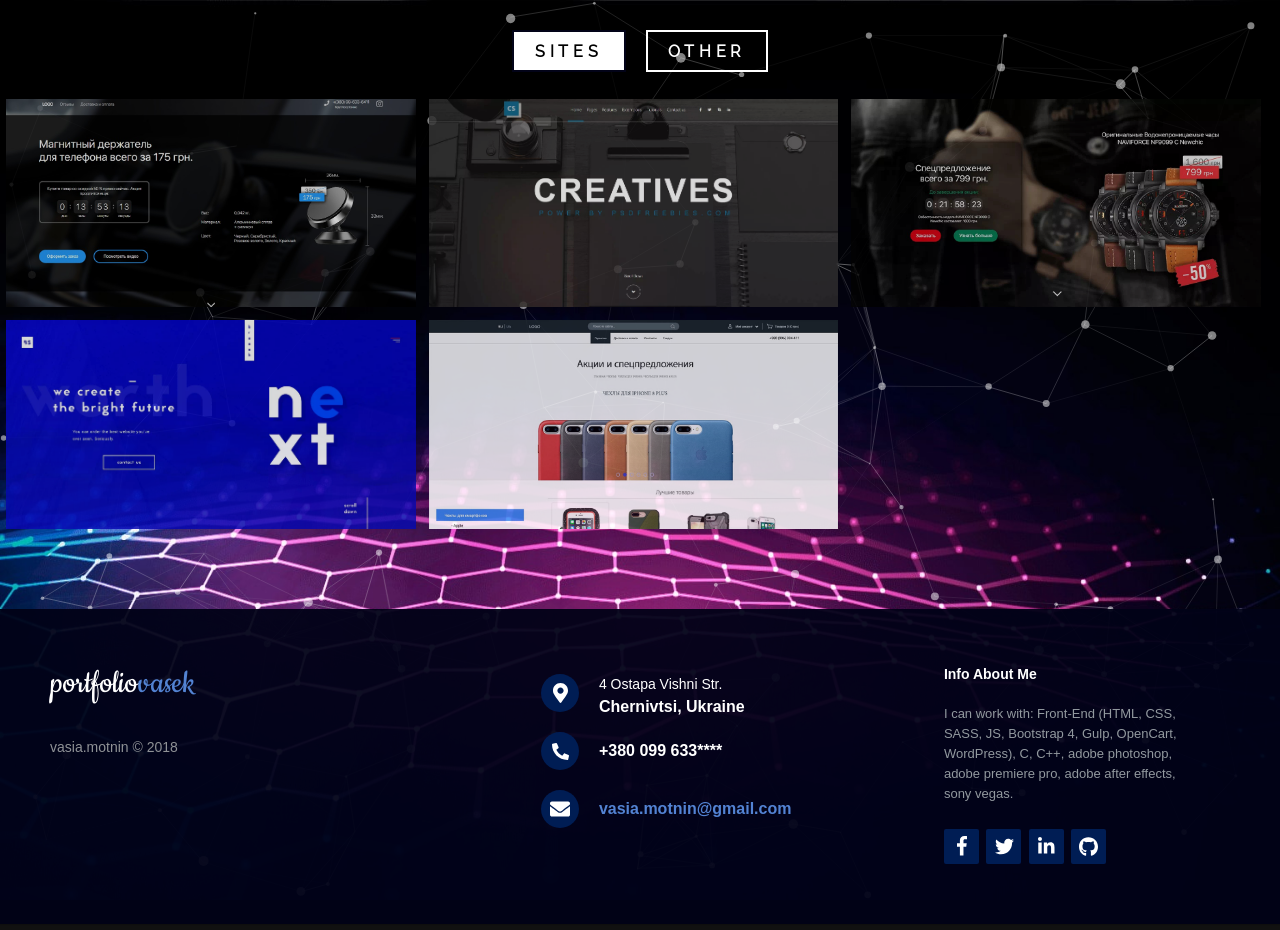
==== commit 3771c830: "qweqr" ====
--- a/index.html
+++ b/index.html
@@ -1 +1,108 @@
-<!doctype html><html lang="en"><head><meta charset="utf-8"/><link rel="shortcut icon" href="/logo.png"/><title>Soft Expert</title><link href="/static/css/main.272b209e.chunk.css" rel="stylesheet"></head><body><div id="root"></div><script>!function(l){function e(e){for(var r,t,n=e[0],o=e[1],u=e[2],f=0,i=[];f<n.length;f++)t=n[f],p[t]&&i.push(p[t][0]),p[t]=0;for(r in o)Object.prototype.hasOwnProperty.call(o,r)&&(l[r]=o[r]);for(s&&s(e);i.length;)i.shift()();return c.push.apply(c,u||[]),a()}function a(){for(var e,r=0;r<c.length;r++){for(var t=c[r],n=!0,o=1;o<t.length;o++){var u=t[o];0!==p[u]&&(n=!1)}n&&(c.splice(r--,1),e=f(f.s=t[0]))}return e}var t={},p={1:0},c=[];function f(e){if(t[e])return t[e].exports;var r=t[e]={i:e,l:!1,exports:{}};return l[e].call(r.exports,r,r.exports,f),r.l=!0,r.exports}f.m=l,f.c=t,f.d=function(e,r,t){f.o(e,r)||Object.defineProperty(e,r,{enumerable:!0,get:t})},f.r=function(e){"undefined"!=typeof Symbol&&Symbol.toStringTag&&Object.defineProperty(e,Symbol.toStringTag,{value:"Module"}),Object.defineProperty(e,"__esModule",{value:!0})},f.t=function(r,e){if(1&e&&(r=f(r)),8&e)return r;if(4&e&&"object"==typeof r&&r&&r.__esModule)return r;var t=Object.create(null);if(f.r(t),Object.defineProperty(t,"default",{enumerable:!0,value:r}),2&e&&"string"!=typeof r)for(var n in r)f.d(t,n,function(e){return r[e]}.bind(null,n));return t},f.n=function(e){var r=e&&e.__esModule?function(){return e.default}:function(){return e};return f.d(r,"a",r),r},f.o=function(e,r){return Object.prototype.hasOwnProperty.call(e,r)},f.p="/";var r=window.webpackJsonp=window.webpackJsonp||[],n=r.push.bind(r);r.push=e,r=r.slice();for(var o=0;o<r.length;o++)e(r[o]);var s=n;a()}([])</script><script src="/static/js/2.f0dbc1e0.chunk.js"></script><script src="/static/js/main.06fd7b6b.chunk.js"></script></body></html>+<!DOCTYPE html>
+<html lang="ru">
+<head>    
+    <meta charset="UTF-8">
+    <meta name="viewport" content="width=device-width, initial-scale=1.0">
+    <meta http-equiv="X-UA-Compatible" content="ie=edge">    
+    <title>vasia.motnin-portfolio</title>
+    <link rel="stylesheet" href="main/css/main.css">
+    <link rel="stylesheet" media="screen" href="main/css/style.css">
+    <script src="main/js/preloader.js" defer></script>
+    <script src="main/js/particles.min.js" defer></script>
+    <script src="main/js/app.js" defer></script>
+    <script src="main/js/main.min.js" defer></script>
+</head>
+<body dir="body" >     
+    
+    <!-- preloader -->
+    <div id="page-preloader" class="preloader">
+        <div class="loader"></div>
+    </div>    
+    <!-- preloader -->
+
+
+
+    <!-- content -->    
+    <nav class="nav-menu">
+        <ul>
+            <li class="liBtn liHoverOn" id="sites">Sites</li>
+            <li class="liBtn" id="other">Other</li>
+        </ul>
+    </nav>
+
+    <div id="content" class="content">
+        <div id="block-list" class="block-list">
+            
+                    <!-- canvas -->
+            <div id="particles-js"></div>  
+                    <!-- canvas -->
+    
+            <div id="row-sites" class="row">
+                <!--<div class="conteiner">
+                    <div class="block">
+                        <img src="main/img/sities/magnet.jpg" alt="magnetHolder">
+                        <h3>Magnetic Holder</h3>
+                        <p>Used: html + css + js + php</p>
+                        <a href="https://vaseklllm.github.io/sites/magnet/">Open</a>
+                    </div>
+                </div>-->
+            </div>
+
+            <div id="row-other" class="row row-1">
+            </div>
+        </div>
+    </div>
+    <!-- content -->
+
+
+
+    
+
+    <!-- footer -->
+    <footer id="footer" class="footer">
+        <div class="footer-left">
+            <h3>portfolio<span>vasek</span></h3>
+            <p class="footer-company-name">vasia.motnin &copy; 2018</p>
+        </div>
+        <div class="footer-center">
+            <div>
+                <i class="map"><svg color="yellow" viewBox="0 0 384 512"><path d="M172.268 501.67C26.97 291.031 0 269.413 0 192 0 85.961 85.961 0 192 0s192 85.961 192 192c0 77.413-26.97 99.031-172.268 309.67-9.535 13.774-29.93 13.773-39.464 0zM192 272c44.183 0 80-35.817 80-80s-35.817-80-80-80-80 35.817-80 80 35.817 80 80 80z"/></svg></i>
+                <p><span>4 Ostapa Vishni Str.</span> Chernivtsi, Ukraine </p>
+            </div>
+            <div>
+                <i class="phone">
+                    <svg viewBox="0 0 512 512"><path d="M493.4 24.6l-104-24c-11.3-2.6-22.9 3.3-27.5 13.9l-48 112c-4.2 9.8-1.4 21.3 6.9 28l60.6 49.6c-36 76.7-98.9 140.5-177.2 177.2l-49.6-60.6c-6.8-8.3-18.2-11.1-28-6.9l-112 48C3.9 366.5-2 378.1.6 389.4l24 104C27.1 504.2 36.7 512 48 512c256.1 0 464-207.5 464-464 0-11.2-7.7-20.9-18.6-23.4z"/></svg>
+                </i>
+                <p>+380 099 633****</p>
+            </div>
+            <div>
+                <i class="envelope">
+                    <svg viewBox="0 0 512 512"><path d="M502.3 190.8c3.9-3.1 9.7-.2 9.7 4.7V400c0 26.5-21.5 48-48 48H48c-26.5 0-48-21.5-48-48V195.6c0-5 5.7-7.8 9.7-4.7 22.4 17.4 52.1 39.5 154.1 113.6 21.1 15.4 56.7 47.8 92.2 47.6 35.7.3 72-32.8 92.3-47.6 102-74.1 131.6-96.3 154-113.7zM256 320c23.2.4 56.6-29.2 73.4-41.4 132.7-96.3 142.8-104.7 173.4-128.7 5.8-4.5 9.2-11.5 9.2-18.9v-19c0-26.5-21.5-48-48-48H48C21.5 64 0 85.5 0 112v19c0 7.4 3.4 14.3 9.2 18.9 30.6 23.9 40.7 32.4 173.4 128.7 16.8 12.2 50.2 41.8 73.4 41.4z"/></svg>
+                </i>
+                <p class="mail-adress">vasia.motnin@gmail.com</p>
+            </div>
+        </div>
+        <div class="footer-right">
+            <p class="footer-company-about">
+                <span>Info About Me</span>
+                I can work with: Front-End (HTML, CSS, SASS, JS, Bootstrap 4, Gulp, OpenCart, WordPress), C, C++, adobe photoshop, adobe premiere pro, adobe after effects, sony vegas.
+            </p>
+            <div class="footer-icons">
+                <a href="https://www.facebook.com/vasia.motnin" target="_blank">
+                    <svg class="facebook-f" viewBox="0 0 264 512"><path d="M76.7 512V283H0v-91h76.7v-71.7C76.7 42.4 124.3 0 193.8 0c33.3 0 61.9 2.5 70.2 3.6V85h-48.2c-37.8 0-45.1 18-45.1 44.3V192H256l-11.7 91h-73.6v229"/></svg>
+                </a>
+                <a href="https://twitter.com/vasek_motnin" target="_blank">
+                    <svg class="twitter" viewBox="0 0 512 512"><path d="M459.37 151.716c.325 4.548.325 9.097.325 13.645 0 138.72-105.583 298.558-298.558 298.558-59.452 0-114.68-17.219-161.137-47.106 8.447.974 16.568 1.299 25.34 1.299 49.055 0 94.213-16.568 130.274-44.832-46.132-.975-84.792-31.188-98.112-72.772 6.498.974 12.995 1.624 19.818 1.624 9.421 0 18.843-1.3 27.614-3.573-48.081-9.747-84.143-51.98-84.143-102.985v-1.299c13.969 7.797 30.214 12.67 47.431 13.319-28.264-18.843-46.781-51.005-46.781-87.391 0-19.492 5.197-37.36 14.294-52.954 51.655 63.675 129.3 105.258 216.365 109.807-1.624-7.797-2.599-15.918-2.599-24.04 0-57.828 46.782-104.934 104.934-104.934 30.213 0 57.502 12.67 76.67 33.137 23.715-4.548 46.456-13.32 66.599-25.34-7.798 24.366-24.366 44.833-46.132 57.827 21.117-2.273 41.584-8.122 60.426-16.243-14.292 20.791-32.161 39.308-52.628 54.253z"/></svg>
+                </i></a>
+                <a href="https://www.linkedin.com/in/%D0%B2%D0%B0%D1%81%D1%8F-%D0%BC%D0%BE%D1%82%D0%BD%D1%96%D0%BD-211a34157" target="_blank">
+                    <svg class="linkedin-in" viewBox="0 0 448.1 512"><path d="M100.3 448H7.4V148.9h92.9V448zM53.8 108.1C24.1 108.1 0 83.5 0 53.8S24.1 0 53.8 0s53.8 24.1 53.8 53.8-24.1 54.3-53.8 54.3zM448 448h-92.7V302.4c0-34.7-.7-79.2-48.3-79.2-48.3 0-55.7 37.7-55.7 76.7V448h-92.8V148.9h89.1v40.8h1.3c12.4-23.5 42.7-48.3 87.9-48.3 94 0 111.3 61.9 111.3 142.3V448h-.1z"/></svg>
+                </a>
+                <a href="https://github.com/vaseklllM" target="_blank">
+                    <svg class="github" viewBox="0 0 496 512"><path d="M165.9 397.4c0 2-2.3 3.6-5.2 3.6-3.3.3-5.6-1.3-5.6-3.6 0-2 2.3-3.6 5.2-3.6 3-.3 5.6 1.3 5.6 3.6zm-31.1-4.5c-.7 2 1.3 4.3 4.3 4.9 2.6 1 5.6 0 6.2-2s-1.3-4.3-4.3-5.2c-2.6-.7-5.5.3-6.2 2.3zm44.2-1.7c-2.9.7-4.9 2.6-4.6 4.9.3 2 2.9 3.3 5.9 2.6 2.9-.7 4.9-2.6 4.6-4.6-.3-1.9-3-3.2-5.9-2.9zM244.8 8C106.1 8 0 113.3 0 252c0 110.9 69.8 205.8 169.5 239.2 12.8 2.3 17.3-5.6 17.3-12.1 0-6.2-.3-40.4-.3-61.4 0 0-70 15-84.7-29.8 0 0-11.4-29.1-27.8-36.6 0 0-22.9-15.7 1.6-15.4 0 0 24.9 2 38.6 25.8 21.9 38.6 58.6 27.5 72.9 20.9 2.3-16 8.8-27.1 16-33.7-55.9-6.2-112.3-14.3-112.3-110.5 0-27.5 7.6-41.3 23.6-58.9-2.6-6.5-11.1-33.3 2.6-67.9 20.9-6.5 69 27 69 27 20-5.6 41.5-8.5 62.8-8.5s42.8 2.9 62.8 8.5c0 0 48.1-33.6 69-27 13.7 34.7 5.2 61.4 2.6 67.9 16 17.7 25.8 31.5 25.8 58.9 0 96.5-58.9 104.2-114.8 110.5 9.2 7.9 17 22.9 17 46.4 0 33.7-.3 75.4-.3 83.6 0 6.5 4.6 14.4 17.3 12.1C428.2 457.8 496 362.9 496 252 496 113.3 383.5 8 244.8 8zM97.2 352.9c-1.3 1-1 3.3.7 5.2 1.6 1.6 3.9 2.3 5.2 1 1.3-1 1-3.3-.7-5.2-1.6-1.6-3.9-2.3-5.2-1zm-10.8-8.1c-.7 1.3.3 2.9 2.3 3.9 1.6 1 3.6.7 4.3-.7.7-1.3-.3-2.9-2.3-3.9-2-.6-3.6-.3-4.3.7zm32.4 35.6c-1.6 1.3-1 4.3 1.3 6.2 2.3 2.3 5.2 2.6 6.5 1 1.3-1.3.7-4.3-1.3-6.2-2.2-2.3-5.2-2.6-6.5-1zm-11.4-14.7c-1.6 1-1.6 3.6 0 5.9 1.6 2.3 4.3 3.3 5.6 2.3 1.6-1.3 1.6-3.9 0-6.2-1.4-2.3-4-3.3-5.6-2z"/></svg>
+                </i></a>
+            </div>
+        </div>
+	</footer>
+    <!-- footer -->
+</body>
+</html>
--- a/main/css/main.css
+++ b/main/css/main.css
@@ -0,0 +1,3 @@
+#particles-js{top:0;left:0}.preloader{position:fixed;left:0;top:0;width:100%;height:100%;background-color:black;z-index:5;-webkit-transition:all 0.3s ease;transition:all 0.3s ease;opacity:1;visibility:visible}.preloader .loader{position:absolute;width:75px;height:75px;border:10px solid #e6e6e6;border-radius:50%;border-top-color:blue;left:50%;top:50%;-webkit-transform:translate(-50%, -50%);transform:translate(-50%, -50%);-webkit-animation:1s spin infinite linear;animation:1s spin infinite linear}.preloader.done{opacity:0;visibility:hidden}.punct{color:white;position:relative;margin:10px 0px 0px 60px;font-size:20px;font-weight:100;background-color:rgba(0,0,0,0.69);border-radius:55px;width:100px;text-align:center;padding:10px 30px}@font-face{font-family:'Cookie';font-style:normal;font-weight:400;src:url(../font/Cookie/Cookie.woff2);unicode-range:U+0000-00FF,U+0131,U+0152-0153,U+02BB-02BC,U+02C6,U+02DA,U+02DC,U+2000-206F,U+2074,U+20AC,U+2122,U+2191,U+2193,U+2212,U+2215,U+FEFF,U+FFFD}@font-face{font-family:'Raleway_one';font-style:normal;font-weight:400;src:url(../font/Raleway/Raleway_one.woff2);unicode-range:U+0000-00FF,U+0131,U+0152-0153,U+02BB-02BC,U+02C6,U+02DA,U+02DC,U+2000-206F,U+2074,U+20AC,U+2122,U+2191,U+2193,U+2212,U+2215,U+FEFF,U+FFFD}@-webkit-keyframes spin{from{-webkit-transform:translate(-50%, -50%) rotate(0deg);transform:translate(-50%, -50%) rotate(0deg)}to{-webkit-transform:translate(-50%, -50%) rotate(360deg);transform:translate(-50%, -50%) rotate(360deg)}}@keyframes spin{from{-webkit-transform:translate(-50%, -50%) rotate(0deg);transform:translate(-50%, -50%) rotate(0deg)}to{-webkit-transform:translate(-50%, -50%) rotate(360deg);transform:translate(-50%, -50%) rotate(360deg)}}*{font-family:sans-serif;margin:0;padding:0}.nav-menu{position:relative}.nav-menu ul{display:-webkit-box;display:-ms-flexbox;display:flex;width:100%;-webkit-box-pack:center;-ms-flex-pack:center;justify-content:center;margin-top:30px}.nav-menu ul li{font-family:"Raleway_one", sans-serif;letter-spacing:0.3em;cursor:pointer;z-index:1;font-weight:700;-webkit-transition:all 0.3s ease;transition:all 0.3s ease;list-style:none;padding:0.6em 1.3em;font-size:16px;margin:0 10px 20px 10px;background-color:transparent;color:white;text-transform:uppercase;border:2px solid white}.nav-menu ul li:hover{background-color:#fff;color:black;border:2px solid #020318}.nav-menu ul li:active{background-color:#a0a0a0}.nav-menu ul .liHoverOn{background-color:#fff;color:black;border:2px solid #020318}.content{-webkit-transition:all 0.5s ease;transition:all 0.5s ease;position:relative;width:100%;position:relative;overflow:hidden;height:38vw}.content .block-list{-webkit-transition:left 0.5s ease;transition:left 0.5s ease;position:absolute;display:-webkit-box;display:-ms-flexbox;display:flex;-ms-flex-wrap:wrap;flex-wrap:wrap;width:200%;left:0%}.content .block-list .row{width:50%;height:-webkit-max-content;height:-moz-max-content;height:max-content;font-size:16px;display:-webkit-box;display:-ms-flexbox;display:flex;-ms-flex-wrap:wrap;flex-wrap:wrap}.content .block-list .row .conteiner{-webkit-transition:all 0.3s ease;transition:all 0.3s ease;opacity:0.85;margin:0.5%;overflow:hidden;width:32%;height:16.3vw;background-color:black;position:relative}.content .block-list .row .conteiner:hover{opacity:1}.content .block-list .row .conteiner .block{position:relative;text-decoration:none;font-size:1vw}.content .block-list .row .conteiner .block:hover>img{overflow:hidden;-webkit-transform:scale(1.1);transform:scale(1.1);opacity:0.3}.content .block-list .row .conteiner .block img{-webkit-transition:all 0.3s ease;transition:all 0.3s ease;width:100%}.content .block-list .row .conteiner .block h3{font-weight:800;-webkit-transition:all 0.4s ease;transition:all 0.4s ease;position:absolute;color:white;width:100%;top:3vw;text-align:center;font-weight:normal;font-size:2em;text-transform:uppercase;opacity:0}.content .block-list .row .conteiner .block:hover>h3{opacity:1}.content .block-list .row .conteiner .block p{-webkit-transition:all 0.4s ease;transition:all 0.4s ease;position:absolute;top:6.5vw;width:100%;color:white;text-align:center;opacity:0;font-size:1em}.content .block-list .row .conteiner .block:hover>p{opacity:0.8}.content .block-list .row .conteiner .block a{font-family:"Raleway_one";font-weight:700;-webkit-transition:all 0.3s ease;transition:all 0.3s ease;position:absolute;top:11vw;width:9.4em;border:2px solid #ca3b3b;text-decoration:none;padding:0.625em 0px;color:white;left:50%;-webkit-transform:translate(-50%);transform:translate(-50%);text-align:center;color:#ca3b3b;opacity:0}.content .block-list .row .conteiner .block a:hover{background-color:#ca3b3b;color:white}.content .block-list .row .conteiner .block:hover>a{opacity:1}.footer{position:relative;background-color:rgba(2,3,24,0.949);-webkit-box-shadow:0 1px 1px 0 rgba(0,0,0,0.12);box-shadow:0 1px 1px 0 rgba(0,0,0,0.12);-webkit-box-sizing:border-box;box-sizing:border-box;width:100%;text-align:left;font:bold 16px sans-serif;margin-top:30px;padding:55px 50px}.footer .footer-left,.footer .footer-center,.footer .footer-right{display:inline-block;vertical-align:top}.footer .footer-left{width:40%}.footer h3{color:#ffffff;font:normal 36px 'Cookie', cursive;margin:0}.footer h3 span{font:normal 36px 'Cookie', cursive}.footer h3 span{color:#5383d3}.footer .footer-company-name{margin:35px 0;color:#8f9296;font-size:14px;font-weight:normal}.footer .footer-center{width:35%}.footer .footer-center .map svg{position:relative;top:3px;width:15px;color:#ffffff;fill:currentColor}.footer .footer-center .phone svg{width:17px;color:#ffffff;fill:currentColor;-webkit-transform:scale(-1, 1);transform:scale(-1, 1);position:relative;top:2px}.footer .footer-center .envelope svg{width:20px;color:#ffffff;fill:currentColor;-webkit-transform:scale(-1, 1);transform:scale(-1, 1);position:relative;top:3px}.footer .footer-center i{background-color:#001d54;display:inline-block;width:38px;height:38px;border-radius:50%;text-align:center;line-height:42px;margin:10px 15px;vertical-align:middle}.footer .footer-center i.fa-envelope{font-size:17px;line-height:38px}.footer .footer-center p{display:inline-block;color:#ffffff;vertical-align:middle;margin:0}.footer .footer-center p span{display:block;font-weight:normal;font-size:14px;line-height:2}.footer .footer-center .mail-adress{color:#5383d3}.footer .footer-right{width:20%}.footer .footer-company-about{line-height:20px;color:#92999f;font-size:13px;font-weight:normal;margin:0}.footer .footer-company-about span{display:block;color:#ffffff;font-size:14px;font-weight:bold;margin-bottom:20px}.footer .footer-icons{margin-top:25px}.footer .footer-icons a{-webkit-transition:all 0.3s ease;transition:all 0.3s ease;display:inline-block;width:35px;height:35px;cursor:pointer;background-color:#001d54;border-radius:2px;font-size:20px;color:#ffffff;text-align:center;line-height:35px;margin-right:3px;margin-bottom:5px}.footer .footer-icons a:hover{background-color:#ffffff}.footer .footer-icons a svg{-webkit-transition:all 0.3s ease;transition:all 0.3s ease;width:10px;color:#ffffff;fill:currentColor;position:relative;top:3px}.footer .footer-icons a .facebook-f{left:1px}.footer .footer-icons a .twitter{left:1px;width:19px}.footer .footer-icons a .linkedin-in{width:16.5px}.footer .footer-icons a .github{top:4px;width:19px}.footer .footer-icons a:hover>svg{color:#001d54}@media (max-width: 880px){.footer{font:bold 14px sans-serif}.footer .footer-left,.footer .footer-center,.footer .footer-right{display:block;width:100%;margin-bottom:40px;text-align:center}.footer .footer-center i{margin-left:0}.footer .footer-center{display:-webkit-box;display:-ms-flexbox;display:flex;-webkit-box-orient:vertical;-webkit-box-direction:normal;-ms-flex-flow:column;flex-flow:column;-webkit-box-align:center;-ms-flex-align:center;align-items:center}.footer .footer-center div{width:240px;display:-webkit-box;display:-ms-flexbox;display:flex;-webkit-box-align:center;-ms-flex-align:center;align-items:center}}@media (max-width: 1200px){.content{height:76vw}.content .block-list .row .conteiner{width:49%;height:24.3vw}.content .block-list .row .conteiner .block{font-size:1.5vw}.content .block-list .row .conteiner .block p{top:8.2vw}.content .block-list .row .conteiner .block a{top:15vw}.nav-menu ul .liBtn{font-size:14px}}@media (max-width: 768px){.nav-menu ul .liBtn:active{background-color:#ffffff}.nav-menu ul .liBtn:hover{border:2px solid #fff}.nav-menu ul .liHoverOn{border:2px solid #fff}.content{height:248vw}.content .block-list #particles-js{background-color:#020318;background-image:none}.content .block-list #particles-js .particles-js-canvas-el{display:none}.content .block-list .row .conteiner{width:100%;height:48.5vw;opacity:1;margin:0}.content .block-list .row .conteiner .block{font-size:3vw}.content .block-list .row .conteiner .block h3{top:7vw}.content .block-list .row .conteiner .block p{top:18vw}.content .block-list .row .conteiner .block a{top:30vw}.footer{margin-top:0;background-color:#020318}}@media (max-width: 576px){.footer{background-color:#020318}.nav-menu ul .liBtn{font-size:12px}}
+
+/*# sourceMappingURL=main.css.map */
--- a/main/css/style.css
+++ b/main/css/style.css
@@ -0,0 +1,72 @@
+html,body{ 
+	width:100%;
+	height:100%;
+  background:#111;
+  margin: 0;
+  padding: 0;
+}
+
+html{
+  -webkit-tap-highlight-color: rgba(0, 0, 0, 0);
+}
+
+body{
+  font:normal 75% Arial, Helvetica, sans-serif;
+}
+
+canvas{
+  display:block;
+  vertical-align:bottom;
+}
+
+
+/* ---- stats.js ---- */
+
+.count-particles{
+  background: #000022;
+  position: absolute;
+  top: 48px;
+  left: 0;
+  width: 80px;
+  color: #13E8E9;
+  font-size: .8em;
+  text-align: left;
+  text-indent: 4px;
+  line-height: 14px;
+  padding-bottom: 2px;
+  font-family: Helvetica, Arial, sans-serif;
+  font-weight: bold;
+}
+
+.js-count-particles{
+  font-size: 1.1em;
+}
+
+#stats,
+.count-particles{
+  -webkit-user-select: none;
+  margin-top: 5px;
+  margin-left: 5px;
+}
+
+#stats{
+  border-radius: 3px 3px 0 0;
+  overflow: hidden;
+}
+
+.count-particles{
+  border-radius: 0 0 3px 3px;
+}
+
+
+/* ---- particles.js container ---- */
+
+#particles-js{
+  position: fixed;
+  width: 100%;
+  height: 100%;
+  background-image: url('../img/back/mainhead-min.jpg');
+  background-size: cover;
+  background-position: 50% 50%;
+  background-repeat: no-repeat;
+}
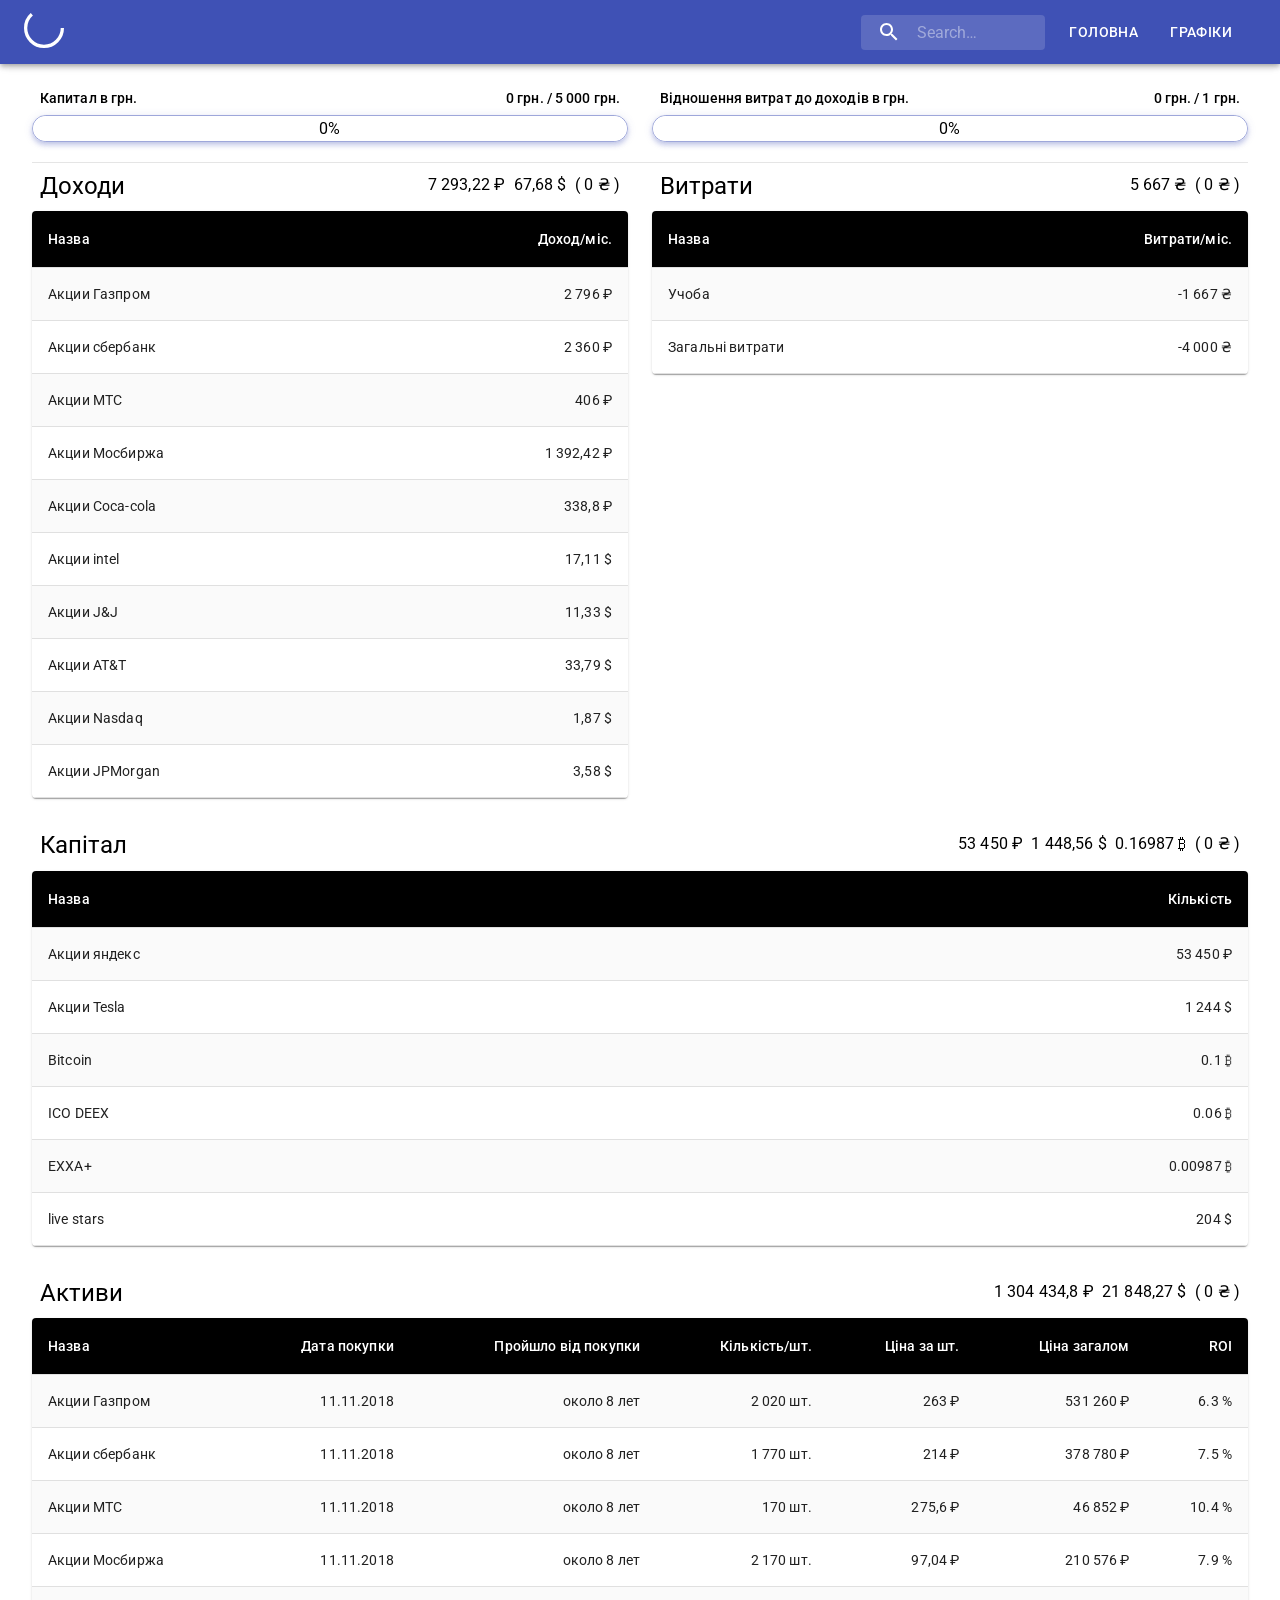
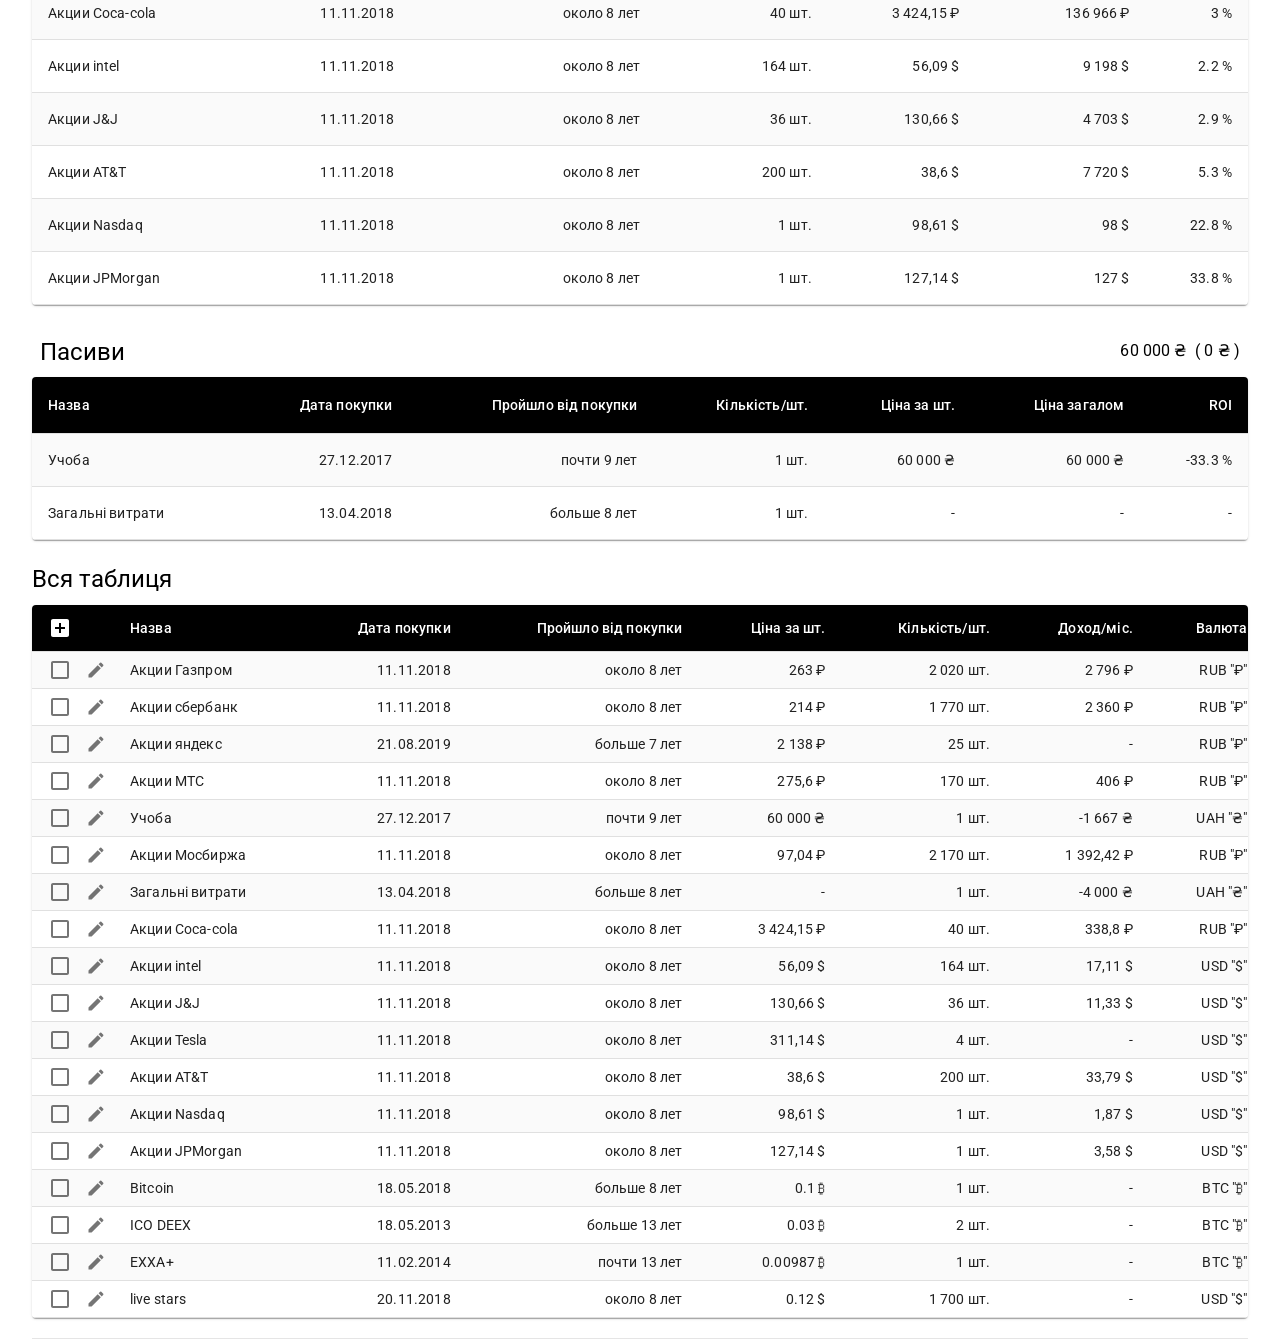
==== commit 39806570: "new" ====
--- a/index.html
+++ b/index.html
@@ -1,108 +1 @@
-<!DOCTYPE html>
-<html lang="ru">
-<head>    
-    <meta charset="UTF-8">
-    <meta name="viewport" content="width=device-width, initial-scale=1.0">
-    <meta http-equiv="X-UA-Compatible" content="ie=edge">    
-    <title>vasia.motnin-portfolio</title>
-    <link rel="stylesheet" href="main/css/main.css">
-    <link rel="stylesheet" media="screen" href="main/css/style.css">
-    <script src="main/js/preloader.js" defer></script>
-    <script src="main/js/particles.min.js" defer></script>
-    <script src="main/js/app.js" defer></script>
-    <script src="main/js/main.min.js" defer></script>
-</head>
-<body dir="body" >     
-    
-    <!-- preloader -->
-    <div id="page-preloader" class="preloader">
-        <div class="loader"></div>
-    </div>    
-    <!-- preloader -->
-
-
-
-    <!-- content -->    
-    <nav class="nav-menu">
-        <ul>
-            <li class="liBtn liHoverOn" id="sites">Sites</li>
-            <li class="liBtn" id="other">Other</li>
-        </ul>
-    </nav>
-
-    <div id="content" class="content">
-        <div id="block-list" class="block-list">
-            
-                    <!-- canvas -->
-            <div id="particles-js"></div>  
-                    <!-- canvas -->
-    
-            <div id="row-sites" class="row">
-                <!--<div class="conteiner">
-                    <div class="block">
-                        <img src="main/img/sities/magnet.jpg" alt="magnetHolder">
-                        <h3>Magnetic Holder</h3>
-                        <p>Used: html + css + js + php</p>
-                        <a href="https://vaseklllm.github.io/sites/magnet/">Open</a>
-                    </div>
-                </div>-->
-            </div>
-
-            <div id="row-other" class="row row-1">
-            </div>
-        </div>
-    </div>
-    <!-- content -->
-
-
-
-    
-
-    <!-- footer -->
-    <footer id="footer" class="footer">
-        <div class="footer-left">
-            <h3>portfolio<span>vasek</span></h3>
-            <p class="footer-company-name">vasia.motnin &copy; 2018</p>
-        </div>
-        <div class="footer-center">
-            <div>
-                <i class="map"><svg color="yellow" viewBox="0 0 384 512"><path d="M172.268 501.67C26.97 291.031 0 269.413 0 192 0 85.961 85.961 0 192 0s192 85.961 192 192c0 77.413-26.97 99.031-172.268 309.67-9.535 13.774-29.93 13.773-39.464 0zM192 272c44.183 0 80-35.817 80-80s-35.817-80-80-80-80 35.817-80 80 35.817 80 80 80z"/></svg></i>
-                <p><span>4 Ostapa Vishni Str.</span> Chernivtsi, Ukraine </p>
-            </div>
-            <div>
-                <i class="phone">
-                    <svg viewBox="0 0 512 512"><path d="M493.4 24.6l-104-24c-11.3-2.6-22.9 3.3-27.5 13.9l-48 112c-4.2 9.8-1.4 21.3 6.9 28l60.6 49.6c-36 76.7-98.9 140.5-177.2 177.2l-49.6-60.6c-6.8-8.3-18.2-11.1-28-6.9l-112 48C3.9 366.5-2 378.1.6 389.4l24 104C27.1 504.2 36.7 512 48 512c256.1 0 464-207.5 464-464 0-11.2-7.7-20.9-18.6-23.4z"/></svg>
-                </i>
-                <p>+380 099 633****</p>
-            </div>
-            <div>
-                <i class="envelope">
-                    <svg viewBox="0 0 512 512"><path d="M502.3 190.8c3.9-3.1 9.7-.2 9.7 4.7V400c0 26.5-21.5 48-48 48H48c-26.5 0-48-21.5-48-48V195.6c0-5 5.7-7.8 9.7-4.7 22.4 17.4 52.1 39.5 154.1 113.6 21.1 15.4 56.7 47.8 92.2 47.6 35.7.3 72-32.8 92.3-47.6 102-74.1 131.6-96.3 154-113.7zM256 320c23.2.4 56.6-29.2 73.4-41.4 132.7-96.3 142.8-104.7 173.4-128.7 5.8-4.5 9.2-11.5 9.2-18.9v-19c0-26.5-21.5-48-48-48H48C21.5 64 0 85.5 0 112v19c0 7.4 3.4 14.3 9.2 18.9 30.6 23.9 40.7 32.4 173.4 128.7 16.8 12.2 50.2 41.8 73.4 41.4z"/></svg>
-                </i>
-                <p class="mail-adress">vasia.motnin@gmail.com</p>
-            </div>
-        </div>
-        <div class="footer-right">
-            <p class="footer-company-about">
-                <span>Info About Me</span>
-                I can work with: Front-End (HTML, CSS, SASS, JS, Bootstrap 4, Gulp, OpenCart, WordPress), C, C++, adobe photoshop, adobe premiere pro, adobe after effects, sony vegas.
-            </p>
-            <div class="footer-icons">
-                <a href="https://www.facebook.com/vasia.motnin" target="_blank">
-                    <svg class="facebook-f" viewBox="0 0 264 512"><path d="M76.7 512V283H0v-91h76.7v-71.7C76.7 42.4 124.3 0 193.8 0c33.3 0 61.9 2.5 70.2 3.6V85h-48.2c-37.8 0-45.1 18-45.1 44.3V192H256l-11.7 91h-73.6v229"/></svg>
-                </a>
-                <a href="https://twitter.com/vasek_motnin" target="_blank">
-                    <svg class="twitter" viewBox="0 0 512 512"><path d="M459.37 151.716c.325 4.548.325 9.097.325 13.645 0 138.72-105.583 298.558-298.558 298.558-59.452 0-114.68-17.219-161.137-47.106 8.447.974 16.568 1.299 25.34 1.299 49.055 0 94.213-16.568 130.274-44.832-46.132-.975-84.792-31.188-98.112-72.772 6.498.974 12.995 1.624 19.818 1.624 9.421 0 18.843-1.3 27.614-3.573-48.081-9.747-84.143-51.98-84.143-102.985v-1.299c13.969 7.797 30.214 12.67 47.431 13.319-28.264-18.843-46.781-51.005-46.781-87.391 0-19.492 5.197-37.36 14.294-52.954 51.655 63.675 129.3 105.258 216.365 109.807-1.624-7.797-2.599-15.918-2.599-24.04 0-57.828 46.782-104.934 104.934-104.934 30.213 0 57.502 12.67 76.67 33.137 23.715-4.548 46.456-13.32 66.599-25.34-7.798 24.366-24.366 44.833-46.132 57.827 21.117-2.273 41.584-8.122 60.426-16.243-14.292 20.791-32.161 39.308-52.628 54.253z"/></svg>
-                </i></a>
-                <a href="https://www.linkedin.com/in/%D0%B2%D0%B0%D1%81%D1%8F-%D0%BC%D0%BE%D1%82%D0%BD%D1%96%D0%BD-211a34157" target="_blank">
-                    <svg class="linkedin-in" viewBox="0 0 448.1 512"><path d="M100.3 448H7.4V148.9h92.9V448zM53.8 108.1C24.1 108.1 0 83.5 0 53.8S24.1 0 53.8 0s53.8 24.1 53.8 53.8-24.1 54.3-53.8 54.3zM448 448h-92.7V302.4c0-34.7-.7-79.2-48.3-79.2-48.3 0-55.7 37.7-55.7 76.7V448h-92.8V148.9h89.1v40.8h1.3c12.4-23.5 42.7-48.3 87.9-48.3 94 0 111.3 61.9 111.3 142.3V448h-.1z"/></svg>
-                </a>
-                <a href="https://github.com/vaseklllM" target="_blank">
-                    <svg class="github" viewBox="0 0 496 512"><path d="M165.9 397.4c0 2-2.3 3.6-5.2 3.6-3.3.3-5.6-1.3-5.6-3.6 0-2 2.3-3.6 5.2-3.6 3-.3 5.6 1.3 5.6 3.6zm-31.1-4.5c-.7 2 1.3 4.3 4.3 4.9 2.6 1 5.6 0 6.2-2s-1.3-4.3-4.3-5.2c-2.6-.7-5.5.3-6.2 2.3zm44.2-1.7c-2.9.7-4.9 2.6-4.6 4.9.3 2 2.9 3.3 5.9 2.6 2.9-.7 4.9-2.6 4.6-4.6-.3-1.9-3-3.2-5.9-2.9zM244.8 8C106.1 8 0 113.3 0 252c0 110.9 69.8 205.8 169.5 239.2 12.8 2.3 17.3-5.6 17.3-12.1 0-6.2-.3-40.4-.3-61.4 0 0-70 15-84.7-29.8 0 0-11.4-29.1-27.8-36.6 0 0-22.9-15.7 1.6-15.4 0 0 24.9 2 38.6 25.8 21.9 38.6 58.6 27.5 72.9 20.9 2.3-16 8.8-27.1 16-33.7-55.9-6.2-112.3-14.3-112.3-110.5 0-27.5 7.6-41.3 23.6-58.9-2.6-6.5-11.1-33.3 2.6-67.9 20.9-6.5 69 27 69 27 20-5.6 41.5-8.5 62.8-8.5s42.8 2.9 62.8 8.5c0 0 48.1-33.6 69-27 13.7 34.7 5.2 61.4 2.6 67.9 16 17.7 25.8 31.5 25.8 58.9 0 96.5-58.9 104.2-114.8 110.5 9.2 7.9 17 22.9 17 46.4 0 33.7-.3 75.4-.3 83.6 0 6.5 4.6 14.4 17.3 12.1C428.2 457.8 496 362.9 496 252 496 113.3 383.5 8 244.8 8zM97.2 352.9c-1.3 1-1 3.3.7 5.2 1.6 1.6 3.9 2.3 5.2 1 1.3-1 1-3.3-.7-5.2-1.6-1.6-3.9-2.3-5.2-1zm-10.8-8.1c-.7 1.3.3 2.9 2.3 3.9 1.6 1 3.6.7 4.3-.7.7-1.3-.3-2.9-2.3-3.9-2-.6-3.6-.3-4.3.7zm32.4 35.6c-1.6 1.3-1 4.3 1.3 6.2 2.3 2.3 5.2 2.6 6.5 1 1.3-1.3.7-4.3-1.3-6.2-2.2-2.3-5.2-2.6-6.5-1zm-11.4-14.7c-1.6 1-1.6 3.6 0 5.9 1.6 2.3 4.3 3.3 5.6 2.3 1.6-1.3 1.6-3.9 0-6.2-1.4-2.3-4-3.3-5.6-2z"/></svg>
-                </i></a>
-            </div>
-        </div>
-	</footer>
-    <!-- footer -->
-</body>
-</html>+<!doctype html><html lang="en"><head><meta charset="utf-8"/><meta name="viewport" content="width=device-width,initial-scale=1"/><link rel="stylesheet" href="https://fonts.googleapis.com/css?family=Roboto:300,400,500,700&display=swap"/><link rel="stylesheet" href="https://fonts.googleapis.com/icon?family=Material+Icons"/><title>Денежный поток</title><link href="/static/css/main.deebf314.chunk.css" rel="stylesheet"></head><body><div id="root"></div><script>!function(a){function e(e){for(var r,t,n=e[0],o=e[1],u=e[2],l=0,f=[];l<n.length;l++)t=n[l],Object.prototype.hasOwnProperty.call(c,t)&&c[t]&&f.push(c[t][0]),c[t]=0;for(r in o)Object.prototype.hasOwnProperty.call(o,r)&&(a[r]=o[r]);for(s&&s(e);f.length;)f.shift()();return p.push.apply(p,u||[]),i()}function i(){for(var e,r=0;r<p.length;r++){for(var t=p[r],n=!0,o=1;o<t.length;o++){var u=t[o];0!==c[u]&&(n=!1)}n&&(p.splice(r--,1),e=l(l.s=t[0]))}return e}var t={},c={1:0},p=[];function l(e){if(t[e])return t[e].exports;var r=t[e]={i:e,l:!1,exports:{}};return a[e].call(r.exports,r,r.exports,l),r.l=!0,r.exports}l.m=a,l.c=t,l.d=function(e,r,t){l.o(e,r)||Object.defineProperty(e,r,{enumerable:!0,get:t})},l.r=function(e){"undefined"!=typeof Symbol&&Symbol.toStringTag&&Object.defineProperty(e,Symbol.toStringTag,{value:"Module"}),Object.defineProperty(e,"__esModule",{value:!0})},l.t=function(r,e){if(1&e&&(r=l(r)),8&e)return r;if(4&e&&"object"==typeof r&&r&&r.__esModule)return r;var t=Object.create(null);if(l.r(t),Object.defineProperty(t,"default",{enumerable:!0,value:r}),2&e&&"string"!=typeof r)for(var n in r)l.d(t,n,function(e){return r[e]}.bind(null,n));return t},l.n=function(e){var r=e&&e.__esModule?function(){return e.default}:function(){return e};return l.d(r,"a",r),r},l.o=function(e,r){return Object.prototype.hasOwnProperty.call(e,r)},l.p="/";var r=window.webpackJsonpcash_flow=window.webpackJsonpcash_flow||[],n=r.push.bind(r);r.push=e,r=r.slice();for(var o=0;o<r.length;o++)e(r[o]);var s=n;i()}([])</script><script src="/static/js/2.34beec21.chunk.js"></script><script src="/static/js/main.06c885d7.chunk.js"></script></body></html>
--- a/static/css/main.deebf314.chunk.css
+++ b/static/css/main.deebf314.chunk.css
@@ -0,0 +1,2 @@
+body{margin:0}.fullTable{padding:0 0 0 10px!important;height:36px}.fullTable-Buttons{display:flex;align-items:center}.fullTable-Buttons span{padding:3px}.fullTable-Buttons button{height:-webkit-max-content;height:-moz-max-content;height:max-content}.FullTableInput,.FullTableNameInput{margin-right:24px;margin-left:16px}.FullTableInput input,.FullTableNameInput input{text-align:right}.FullTableNameInput input{text-align:left}.activeTd{padding:0!important}.NavLinkbtn{text-decoration:none;color:#fff}.circle{display:-webkit-inline-box}.circle div{width:20px;height:20px}.circle div div{width:20px!important;height:20px!important;margin:0}.title{flex-grow:1;justify-content:start;overflow-x:auto}.ProgressBar-body{height:25px;position:relative;border-radius:30px;box-shadow:0 2px 4px -1px rgba(63,81,181,.2),0 4px 5px 0 rgba(63,81,181,.14),0 1px 10px 0 rgba(63,81,181,.12);border:1px solid rgba(63,81,181,.5);display:flex;justify-content:center;align-items:center;overflow-x:hidden}.ProgressBar-body div{position:absolute;left:0;top:0;height:25px;border-radius:30px}.ProgressBar-body-makered{background-color:#3f51b5;mix-blend-mode:screen;-webkit-transition:width .5s ease-in-out;transition:width .5s ease-in-out;width:100%;z-index:4}.ProgressBar-body-whitebg{background:#fff;width:100%;z-index:1}.ProgressBar-body-blackbg{-webkit-transition:width .5s ease-in-out;transition:width .5s ease-in-out;background:#000;width:0;z-index:2}.ProgressBar-body span{position:absolute;font-family:Roboto,Helvetica,Arial,sans-serif;font-weight:400;letter-spacing:.0075em;font-size:16px;mix-blend-mode:difference;color:#fff;z-index:3}.separator-vertical{width:1px}.separator-horizontal,.separator-vertical{box-sizing:border-box;margin-top:20px;background-color:rgba(0,0,0,.1)}.separator-horizontal{height:1px}@media (max-width:420px){.title{display:flex;justify-content:space-between;overflow-x:scroll!important}}.activeTable{width:100%;overflow-x:auto}@media (max-width:550px){.tableTitle{overflow-x:scroll}.tableTitle-content{min-width:-webkit-max-content;min-width:-moz-max-content;min-width:max-content}}
+/*# sourceMappingURL=main.deebf314.chunk.css.map */
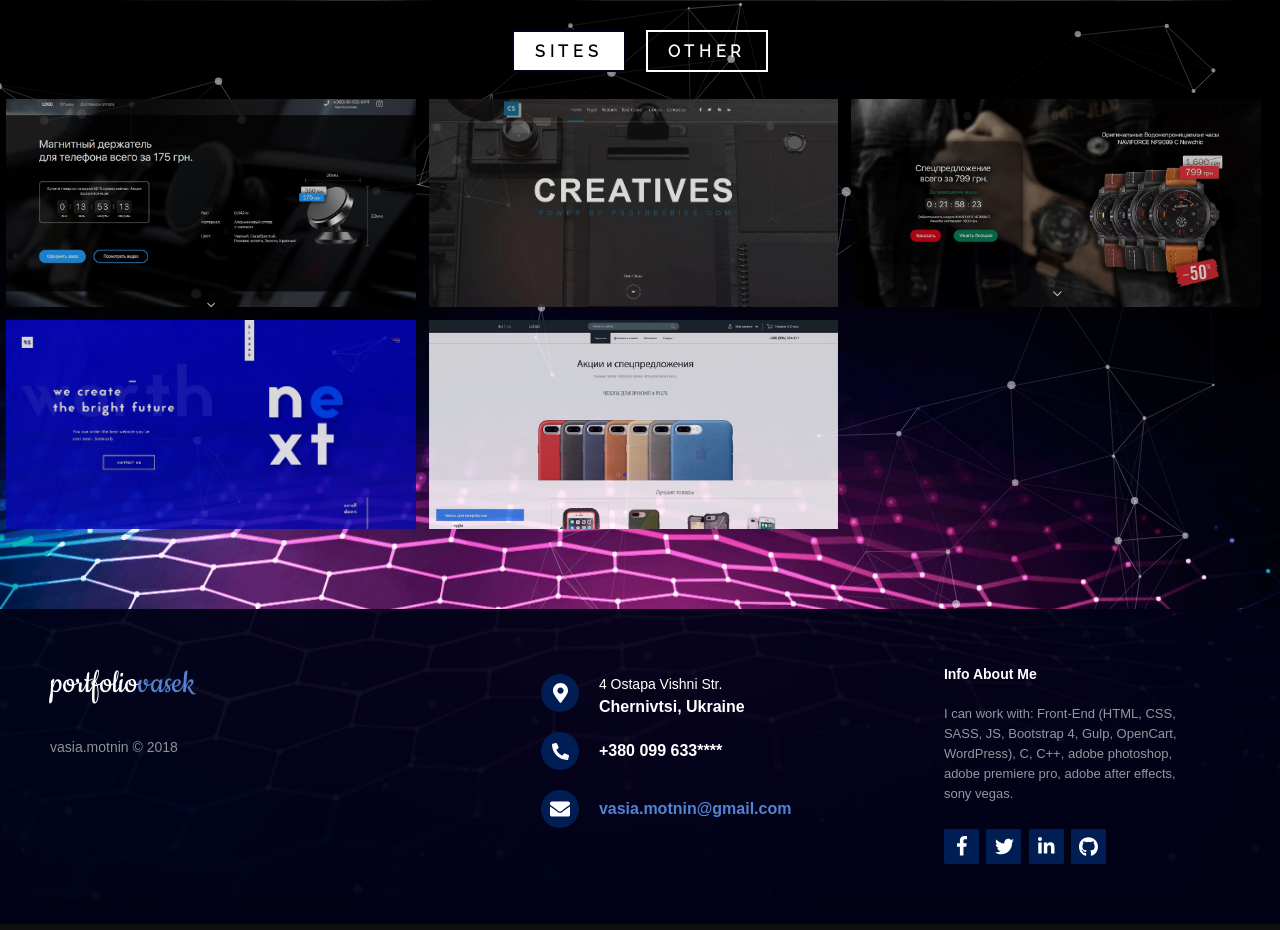
==== commit 264c10fd: "asdas" ====
--- a/index.html
+++ b/index.html
@@ -1 +1,108 @@
-<!doctype html><html lang="en"><head><meta charset="utf-8"/><meta name="viewport" content="width=device-width,initial-scale=1"/><link rel="stylesheet" href="https://fonts.googleapis.com/css?family=Roboto:300,400,500,700&display=swap"/><link rel="stylesheet" href="https://fonts.googleapis.com/icon?family=Material+Icons"/><title>Денежный поток</title><link href="/static/css/main.deebf314.chunk.css" rel="stylesheet"></head><body><div id="root"></div><script>!function(a){function e(e){for(var r,t,n=e[0],o=e[1],u=e[2],l=0,f=[];l<n.length;l++)t=n[l],Object.prototype.hasOwnProperty.call(c,t)&&c[t]&&f.push(c[t][0]),c[t]=0;for(r in o)Object.prototype.hasOwnProperty.call(o,r)&&(a[r]=o[r]);for(s&&s(e);f.length;)f.shift()();return p.push.apply(p,u||[]),i()}function i(){for(var e,r=0;r<p.length;r++){for(var t=p[r],n=!0,o=1;o<t.length;o++){var u=t[o];0!==c[u]&&(n=!1)}n&&(p.splice(r--,1),e=l(l.s=t[0]))}return e}var t={},c={1:0},p=[];function l(e){if(t[e])return t[e].exports;var r=t[e]={i:e,l:!1,exports:{}};return a[e].call(r.exports,r,r.exports,l),r.l=!0,r.exports}l.m=a,l.c=t,l.d=function(e,r,t){l.o(e,r)||Object.defineProperty(e,r,{enumerable:!0,get:t})},l.r=function(e){"undefined"!=typeof Symbol&&Symbol.toStringTag&&Object.defineProperty(e,Symbol.toStringTag,{value:"Module"}),Object.defineProperty(e,"__esModule",{value:!0})},l.t=function(r,e){if(1&e&&(r=l(r)),8&e)return r;if(4&e&&"object"==typeof r&&r&&r.__esModule)return r;var t=Object.create(null);if(l.r(t),Object.defineProperty(t,"default",{enumerable:!0,value:r}),2&e&&"string"!=typeof r)for(var n in r)l.d(t,n,function(e){return r[e]}.bind(null,n));return t},l.n=function(e){var r=e&&e.__esModule?function(){return e.default}:function(){return e};return l.d(r,"a",r),r},l.o=function(e,r){return Object.prototype.hasOwnProperty.call(e,r)},l.p="/";var r=window.webpackJsonpcash_flow=window.webpackJsonpcash_flow||[],n=r.push.bind(r);r.push=e,r=r.slice();for(var o=0;o<r.length;o++)e(r[o]);var s=n;i()}([])</script><script src="/static/js/2.34beec21.chunk.js"></script><script src="/static/js/main.06c885d7.chunk.js"></script></body></html>+<!DOCTYPE html>
+<html lang="ru">
+<head>    
+    <meta charset="UTF-8">
+    <meta name="viewport" content="width=device-width, initial-scale=1.0">
+    <meta http-equiv="X-UA-Compatible" content="ie=edge">    
+    <title>vasia.motnin-portfolio</title>
+    <link rel="stylesheet" href="main/css/main.css">
+    <link rel="stylesheet" media="screen" href="main/css/style.css">
+    <script src="main/js/preloader.js" defer></script>
+    <script src="main/js/particles.min.js" defer></script>
+    <script src="main/js/app.js" defer></script>
+    <script src="main/js/main.min.js" defer></script>
+</head>
+<body dir="body" >     
+    
+    <!-- preloader -->
+    <div id="page-preloader" class="preloader">
+        <div class="loader"></div>
+    </div>    
+    <!-- preloader -->
+
+
+
+    <!-- content -->    
+    <nav class="nav-menu">
+        <ul>
+            <li class="liBtn liHoverOn" id="sites">Sites</li>
+            <li class="liBtn" id="other">Other</li>
+        </ul>
+    </nav>
+
+    <div id="content" class="content">
+        <div id="block-list" class="block-list">
+            
+                    <!-- canvas -->
+            <div id="particles-js"></div>  
+                    <!-- canvas -->
+    
+            <div id="row-sites" class="row">
+                <!--<div class="conteiner">
+                    <div class="block">
+                        <img src="main/img/sities/magnet.jpg" alt="magnetHolder">
+                        <h3>Magnetic Holder</h3>
+                        <p>Used: html + css + js + php</p>
+                        <a href="https://vaseklllm.github.io/sites/magnet/">Open</a>
+                    </div>
+                </div>-->
+            </div>
+
+            <div id="row-other" class="row row-1">
+            </div>
+        </div>
+    </div>
+    <!-- content -->
+
+
+
+    
+
+    <!-- footer -->
+    <footer id="footer" class="footer">
+        <div class="footer-left">
+            <h3>portfolio<span>vasek</span></h3>
+            <p class="footer-company-name">vasia.motnin &copy; 2018</p>
+        </div>
+        <div class="footer-center">
+            <div>
+                <i class="map"><svg color="yellow" viewBox="0 0 384 512"><path d="M172.268 501.67C26.97 291.031 0 269.413 0 192 0 85.961 85.961 0 192 0s192 85.961 192 192c0 77.413-26.97 99.031-172.268 309.67-9.535 13.774-29.93 13.773-39.464 0zM192 272c44.183 0 80-35.817 80-80s-35.817-80-80-80-80 35.817-80 80 35.817 80 80 80z"/></svg></i>
+                <p><span>4 Ostapa Vishni Str.</span> Chernivtsi, Ukraine </p>
+            </div>
+            <div>
+                <i class="phone">
+                    <svg viewBox="0 0 512 512"><path d="M493.4 24.6l-104-24c-11.3-2.6-22.9 3.3-27.5 13.9l-48 112c-4.2 9.8-1.4 21.3 6.9 28l60.6 49.6c-36 76.7-98.9 140.5-177.2 177.2l-49.6-60.6c-6.8-8.3-18.2-11.1-28-6.9l-112 48C3.9 366.5-2 378.1.6 389.4l24 104C27.1 504.2 36.7 512 48 512c256.1 0 464-207.5 464-464 0-11.2-7.7-20.9-18.6-23.4z"/></svg>
+                </i>
+                <p>+380 099 633****</p>
+            </div>
+            <div>
+                <i class="envelope">
+                    <svg viewBox="0 0 512 512"><path d="M502.3 190.8c3.9-3.1 9.7-.2 9.7 4.7V400c0 26.5-21.5 48-48 48H48c-26.5 0-48-21.5-48-48V195.6c0-5 5.7-7.8 9.7-4.7 22.4 17.4 52.1 39.5 154.1 113.6 21.1 15.4 56.7 47.8 92.2 47.6 35.7.3 72-32.8 92.3-47.6 102-74.1 131.6-96.3 154-113.7zM256 320c23.2.4 56.6-29.2 73.4-41.4 132.7-96.3 142.8-104.7 173.4-128.7 5.8-4.5 9.2-11.5 9.2-18.9v-19c0-26.5-21.5-48-48-48H48C21.5 64 0 85.5 0 112v19c0 7.4 3.4 14.3 9.2 18.9 30.6 23.9 40.7 32.4 173.4 128.7 16.8 12.2 50.2 41.8 73.4 41.4z"/></svg>
+                </i>
+                <p class="mail-adress">vasia.motnin@gmail.com</p>
+            </div>
+        </div>
+        <div class="footer-right">
+            <p class="footer-company-about">
+                <span>Info About Me</span>
+                I can work with: Front-End (HTML, CSS, SASS, JS, Bootstrap 4, Gulp, OpenCart, WordPress), C, C++, adobe photoshop, adobe premiere pro, adobe after effects, sony vegas.
+            </p>
+            <div class="footer-icons">
+                <a href="https://www.facebook.com/vasia.motnin" target="_blank">
+                    <svg class="facebook-f" viewBox="0 0 264 512"><path d="M76.7 512V283H0v-91h76.7v-71.7C76.7 42.4 124.3 0 193.8 0c33.3 0 61.9 2.5 70.2 3.6V85h-48.2c-37.8 0-45.1 18-45.1 44.3V192H256l-11.7 91h-73.6v229"/></svg>
+                </a>
+                <a href="https://twitter.com/vasek_motnin" target="_blank">
+                    <svg class="twitter" viewBox="0 0 512 512"><path d="M459.37 151.716c.325 4.548.325 9.097.325 13.645 0 138.72-105.583 298.558-298.558 298.558-59.452 0-114.68-17.219-161.137-47.106 8.447.974 16.568 1.299 25.34 1.299 49.055 0 94.213-16.568 130.274-44.832-46.132-.975-84.792-31.188-98.112-72.772 6.498.974 12.995 1.624 19.818 1.624 9.421 0 18.843-1.3 27.614-3.573-48.081-9.747-84.143-51.98-84.143-102.985v-1.299c13.969 7.797 30.214 12.67 47.431 13.319-28.264-18.843-46.781-51.005-46.781-87.391 0-19.492 5.197-37.36 14.294-52.954 51.655 63.675 129.3 105.258 216.365 109.807-1.624-7.797-2.599-15.918-2.599-24.04 0-57.828 46.782-104.934 104.934-104.934 30.213 0 57.502 12.67 76.67 33.137 23.715-4.548 46.456-13.32 66.599-25.34-7.798 24.366-24.366 44.833-46.132 57.827 21.117-2.273 41.584-8.122 60.426-16.243-14.292 20.791-32.161 39.308-52.628 54.253z"/></svg>
+                </i></a>
+                <a href="https://www.linkedin.com/in/%D0%B2%D0%B0%D1%81%D1%8F-%D0%BC%D0%BE%D1%82%D0%BD%D1%96%D0%BD-211a34157" target="_blank">
+                    <svg class="linkedin-in" viewBox="0 0 448.1 512"><path d="M100.3 448H7.4V148.9h92.9V448zM53.8 108.1C24.1 108.1 0 83.5 0 53.8S24.1 0 53.8 0s53.8 24.1 53.8 53.8-24.1 54.3-53.8 54.3zM448 448h-92.7V302.4c0-34.7-.7-79.2-48.3-79.2-48.3 0-55.7 37.7-55.7 76.7V448h-92.8V148.9h89.1v40.8h1.3c12.4-23.5 42.7-48.3 87.9-48.3 94 0 111.3 61.9 111.3 142.3V448h-.1z"/></svg>
+                </a>
+                <a href="https://github.com/vaseklllM" target="_blank">
+                    <svg class="github" viewBox="0 0 496 512"><path d="M165.9 397.4c0 2-2.3 3.6-5.2 3.6-3.3.3-5.6-1.3-5.6-3.6 0-2 2.3-3.6 5.2-3.6 3-.3 5.6 1.3 5.6 3.6zm-31.1-4.5c-.7 2 1.3 4.3 4.3 4.9 2.6 1 5.6 0 6.2-2s-1.3-4.3-4.3-5.2c-2.6-.7-5.5.3-6.2 2.3zm44.2-1.7c-2.9.7-4.9 2.6-4.6 4.9.3 2 2.9 3.3 5.9 2.6 2.9-.7 4.9-2.6 4.6-4.6-.3-1.9-3-3.2-5.9-2.9zM244.8 8C106.1 8 0 113.3 0 252c0 110.9 69.8 205.8 169.5 239.2 12.8 2.3 17.3-5.6 17.3-12.1 0-6.2-.3-40.4-.3-61.4 0 0-70 15-84.7-29.8 0 0-11.4-29.1-27.8-36.6 0 0-22.9-15.7 1.6-15.4 0 0 24.9 2 38.6 25.8 21.9 38.6 58.6 27.5 72.9 20.9 2.3-16 8.8-27.1 16-33.7-55.9-6.2-112.3-14.3-112.3-110.5 0-27.5 7.6-41.3 23.6-58.9-2.6-6.5-11.1-33.3 2.6-67.9 20.9-6.5 69 27 69 27 20-5.6 41.5-8.5 62.8-8.5s42.8 2.9 62.8 8.5c0 0 48.1-33.6 69-27 13.7 34.7 5.2 61.4 2.6 67.9 16 17.7 25.8 31.5 25.8 58.9 0 96.5-58.9 104.2-114.8 110.5 9.2 7.9 17 22.9 17 46.4 0 33.7-.3 75.4-.3 83.6 0 6.5 4.6 14.4 17.3 12.1C428.2 457.8 496 362.9 496 252 496 113.3 383.5 8 244.8 8zM97.2 352.9c-1.3 1-1 3.3.7 5.2 1.6 1.6 3.9 2.3 5.2 1 1.3-1 1-3.3-.7-5.2-1.6-1.6-3.9-2.3-5.2-1zm-10.8-8.1c-.7 1.3.3 2.9 2.3 3.9 1.6 1 3.6.7 4.3-.7.7-1.3-.3-2.9-2.3-3.9-2-.6-3.6-.3-4.3.7zm32.4 35.6c-1.6 1.3-1 4.3 1.3 6.2 2.3 2.3 5.2 2.6 6.5 1 1.3-1.3.7-4.3-1.3-6.2-2.2-2.3-5.2-2.6-6.5-1zm-11.4-14.7c-1.6 1-1.6 3.6 0 5.9 1.6 2.3 4.3 3.3 5.6 2.3 1.6-1.3 1.6-3.9 0-6.2-1.4-2.3-4-3.3-5.6-2z"/></svg>
+                </i></a>
+            </div>
+        </div>
+	</footer>
+    <!-- footer -->
+</body>
+</html>
--- a/main/css/main.css
+++ b/main/css/main.css
@@ -0,0 +1,3 @@
+#particles-js{top:0;left:0}.preloader{position:fixed;left:0;top:0;width:100%;height:100%;background-color:black;z-index:5;-webkit-transition:all 0.3s ease;transition:all 0.3s ease;opacity:1;visibility:visible}.preloader .loader{position:absolute;width:75px;height:75px;border:10px solid #e6e6e6;border-radius:50%;border-top-color:blue;left:50%;top:50%;-webkit-transform:translate(-50%, -50%);transform:translate(-50%, -50%);-webkit-animation:1s spin infinite linear;animation:1s spin infinite linear}.preloader.done{opacity:0;visibility:hidden}.punct{color:white;position:relative;margin:10px 0px 0px 60px;font-size:20px;font-weight:100;background-color:rgba(0,0,0,0.69);border-radius:55px;width:100px;text-align:center;padding:10px 30px}@font-face{font-family:'Cookie';font-style:normal;font-weight:400;src:url(../font/Cookie/Cookie.woff2);unicode-range:U+0000-00FF,U+0131,U+0152-0153,U+02BB-02BC,U+02C6,U+02DA,U+02DC,U+2000-206F,U+2074,U+20AC,U+2122,U+2191,U+2193,U+2212,U+2215,U+FEFF,U+FFFD}@font-face{font-family:'Raleway_one';font-style:normal;font-weight:400;src:url(../font/Raleway/Raleway_one.woff2);unicode-range:U+0000-00FF,U+0131,U+0152-0153,U+02BB-02BC,U+02C6,U+02DA,U+02DC,U+2000-206F,U+2074,U+20AC,U+2122,U+2191,U+2193,U+2212,U+2215,U+FEFF,U+FFFD}@-webkit-keyframes spin{from{-webkit-transform:translate(-50%, -50%) rotate(0deg);transform:translate(-50%, -50%) rotate(0deg)}to{-webkit-transform:translate(-50%, -50%) rotate(360deg);transform:translate(-50%, -50%) rotate(360deg)}}@keyframes spin{from{-webkit-transform:translate(-50%, -50%) rotate(0deg);transform:translate(-50%, -50%) rotate(0deg)}to{-webkit-transform:translate(-50%, -50%) rotate(360deg);transform:translate(-50%, -50%) rotate(360deg)}}*{font-family:sans-serif;margin:0;padding:0}.nav-menu{position:relative}.nav-menu ul{display:-webkit-box;display:-ms-flexbox;display:flex;width:100%;-webkit-box-pack:center;-ms-flex-pack:center;justify-content:center;margin-top:30px}.nav-menu ul li{font-family:"Raleway_one", sans-serif;letter-spacing:0.3em;cursor:pointer;z-index:1;font-weight:700;-webkit-transition:all 0.3s ease;transition:all 0.3s ease;list-style:none;padding:0.6em 1.3em;font-size:16px;margin:0 10px 20px 10px;background-color:transparent;color:white;text-transform:uppercase;border:2px solid white}.nav-menu ul li:hover{background-color:#fff;color:black;border:2px solid #020318}.nav-menu ul li:active{background-color:#a0a0a0}.nav-menu ul .liHoverOn{background-color:#fff;color:black;border:2px solid #020318}.content{-webkit-transition:all 0.5s ease;transition:all 0.5s ease;position:relative;width:100%;position:relative;overflow:hidden;height:38vw}.content .block-list{-webkit-transition:left 0.5s ease;transition:left 0.5s ease;position:absolute;display:-webkit-box;display:-ms-flexbox;display:flex;-ms-flex-wrap:wrap;flex-wrap:wrap;width:200%;left:0%}.content .block-list .row{width:50%;height:-webkit-max-content;height:-moz-max-content;height:max-content;font-size:16px;display:-webkit-box;display:-ms-flexbox;display:flex;-ms-flex-wrap:wrap;flex-wrap:wrap}.content .block-list .row .conteiner{-webkit-transition:all 0.3s ease;transition:all 0.3s ease;opacity:0.85;margin:0.5%;overflow:hidden;width:32%;height:16.3vw;background-color:black;position:relative}.content .block-list .row .conteiner:hover{opacity:1}.content .block-list .row .conteiner .block{position:relative;text-decoration:none;font-size:1vw}.content .block-list .row .conteiner .block:hover>img{overflow:hidden;-webkit-transform:scale(1.1);transform:scale(1.1);opacity:0.3}.content .block-list .row .conteiner .block img{-webkit-transition:all 0.3s ease;transition:all 0.3s ease;width:100%}.content .block-list .row .conteiner .block h3{font-weight:800;-webkit-transition:all 0.4s ease;transition:all 0.4s ease;position:absolute;color:white;width:100%;top:3vw;text-align:center;font-weight:normal;font-size:2em;text-transform:uppercase;opacity:0}.content .block-list .row .conteiner .block:hover>h3{opacity:1}.content .block-list .row .conteiner .block p{-webkit-transition:all 0.4s ease;transition:all 0.4s ease;position:absolute;top:6.5vw;width:100%;color:white;text-align:center;opacity:0;font-size:1em}.content .block-list .row .conteiner .block:hover>p{opacity:0.8}.content .block-list .row .conteiner .block a{font-family:"Raleway_one";font-weight:700;-webkit-transition:all 0.3s ease;transition:all 0.3s ease;position:absolute;top:11vw;width:9.4em;border:2px solid #ca3b3b;text-decoration:none;padding:0.625em 0px;color:white;left:50%;-webkit-transform:translate(-50%);transform:translate(-50%);text-align:center;color:#ca3b3b;opacity:0}.content .block-list .row .conteiner .block a:hover{background-color:#ca3b3b;color:white}.content .block-list .row .conteiner .block:hover>a{opacity:1}.footer{position:relative;background-color:rgba(2,3,24,0.949);-webkit-box-shadow:0 1px 1px 0 rgba(0,0,0,0.12);box-shadow:0 1px 1px 0 rgba(0,0,0,0.12);-webkit-box-sizing:border-box;box-sizing:border-box;width:100%;text-align:left;font:bold 16px sans-serif;margin-top:30px;padding:55px 50px}.footer .footer-left,.footer .footer-center,.footer .footer-right{display:inline-block;vertical-align:top}.footer .footer-left{width:40%}.footer h3{color:#ffffff;font:normal 36px 'Cookie', cursive;margin:0}.footer h3 span{font:normal 36px 'Cookie', cursive}.footer h3 span{color:#5383d3}.footer .footer-company-name{margin:35px 0;color:#8f9296;font-size:14px;font-weight:normal}.footer .footer-center{width:35%}.footer .footer-center .map svg{position:relative;top:3px;width:15px;color:#ffffff;fill:currentColor}.footer .footer-center .phone svg{width:17px;color:#ffffff;fill:currentColor;-webkit-transform:scale(-1, 1);transform:scale(-1, 1);position:relative;top:2px}.footer .footer-center .envelope svg{width:20px;color:#ffffff;fill:currentColor;-webkit-transform:scale(-1, 1);transform:scale(-1, 1);position:relative;top:3px}.footer .footer-center i{background-color:#001d54;display:inline-block;width:38px;height:38px;border-radius:50%;text-align:center;line-height:42px;margin:10px 15px;vertical-align:middle}.footer .footer-center i.fa-envelope{font-size:17px;line-height:38px}.footer .footer-center p{display:inline-block;color:#ffffff;vertical-align:middle;margin:0}.footer .footer-center p span{display:block;font-weight:normal;font-size:14px;line-height:2}.footer .footer-center .mail-adress{color:#5383d3}.footer .footer-right{width:20%}.footer .footer-company-about{line-height:20px;color:#92999f;font-size:13px;font-weight:normal;margin:0}.footer .footer-company-about span{display:block;color:#ffffff;font-size:14px;font-weight:bold;margin-bottom:20px}.footer .footer-icons{margin-top:25px}.footer .footer-icons a{-webkit-transition:all 0.3s ease;transition:all 0.3s ease;display:inline-block;width:35px;height:35px;cursor:pointer;background-color:#001d54;border-radius:2px;font-size:20px;color:#ffffff;text-align:center;line-height:35px;margin-right:3px;margin-bottom:5px}.footer .footer-icons a:hover{background-color:#ffffff}.footer .footer-icons a svg{-webkit-transition:all 0.3s ease;transition:all 0.3s ease;width:10px;color:#ffffff;fill:currentColor;position:relative;top:3px}.footer .footer-icons a .facebook-f{left:1px}.footer .footer-icons a .twitter{left:1px;width:19px}.footer .footer-icons a .linkedin-in{width:16.5px}.footer .footer-icons a .github{top:4px;width:19px}.footer .footer-icons a:hover>svg{color:#001d54}@media (max-width: 880px){.footer{font:bold 14px sans-serif}.footer .footer-left,.footer .footer-center,.footer .footer-right{display:block;width:100%;margin-bottom:40px;text-align:center}.footer .footer-center i{margin-left:0}.footer .footer-center{display:-webkit-box;display:-ms-flexbox;display:flex;-webkit-box-orient:vertical;-webkit-box-direction:normal;-ms-flex-flow:column;flex-flow:column;-webkit-box-align:center;-ms-flex-align:center;align-items:center}.footer .footer-center div{width:240px;display:-webkit-box;display:-ms-flexbox;display:flex;-webkit-box-align:center;-ms-flex-align:center;align-items:center}}@media (max-width: 1200px){.content{height:76vw}.content .block-list .row .conteiner{width:49%;height:24.3vw}.content .block-list .row .conteiner .block{font-size:1.5vw}.content .block-list .row .conteiner .block p{top:8.2vw}.content .block-list .row .conteiner .block a{top:15vw}.nav-menu ul .liBtn{font-size:14px}}@media (max-width: 768px){.nav-menu ul .liBtn:active{background-color:#ffffff}.nav-menu ul .liBtn:hover{border:2px solid #fff}.nav-menu ul .liHoverOn{border:2px solid #fff}.content{height:248vw}.content .block-list #particles-js{background-color:#020318;background-image:none}.content .block-list #particles-js .particles-js-canvas-el{display:none}.content .block-list .row .conteiner{width:100%;height:48.5vw;opacity:1;margin:0}.content .block-list .row .conteiner .block{font-size:3vw}.content .block-list .row .conteiner .block h3{top:7vw}.content .block-list .row .conteiner .block p{top:18vw}.content .block-list .row .conteiner .block a{top:30vw}.footer{margin-top:0;background-color:#020318}}@media (max-width: 576px){.footer{background-color:#020318}.nav-menu ul .liBtn{font-size:12px}}
+
+/*# sourceMappingURL=main.css.map */
--- a/main/css/style.css
+++ b/main/css/style.css
@@ -0,0 +1,72 @@
+html,body{ 
+	width:100%;
+	height:100%;
+  background:#111;
+  margin: 0;
+  padding: 0;
+}
+
+html{
+  -webkit-tap-highlight-color: rgba(0, 0, 0, 0);
+}
+
+body{
+  font:normal 75% Arial, Helvetica, sans-serif;
+}
+
+canvas{
+  display:block;
+  vertical-align:bottom;
+}
+
+
+/* ---- stats.js ---- */
+
+.count-particles{
+  background: #000022;
+  position: absolute;
+  top: 48px;
+  left: 0;
+  width: 80px;
+  color: #13E8E9;
+  font-size: .8em;
+  text-align: left;
+  text-indent: 4px;
+  line-height: 14px;
+  padding-bottom: 2px;
+  font-family: Helvetica, Arial, sans-serif;
+  font-weight: bold;
+}
+
+.js-count-particles{
+  font-size: 1.1em;
+}
+
+#stats,
+.count-particles{
+  -webkit-user-select: none;
+  margin-top: 5px;
+  margin-left: 5px;
+}
+
+#stats{
+  border-radius: 3px 3px 0 0;
+  overflow: hidden;
+}
+
+.count-particles{
+  border-radius: 0 0 3px 3px;
+}
+
+
+/* ---- particles.js container ---- */
+
+#particles-js{
+  position: fixed;
+  width: 100%;
+  height: 100%;
+  background-image: url('../img/back/mainhead-min.jpg');
+  background-size: cover;
+  background-position: 50% 50%;
+  background-repeat: no-repeat;
+}
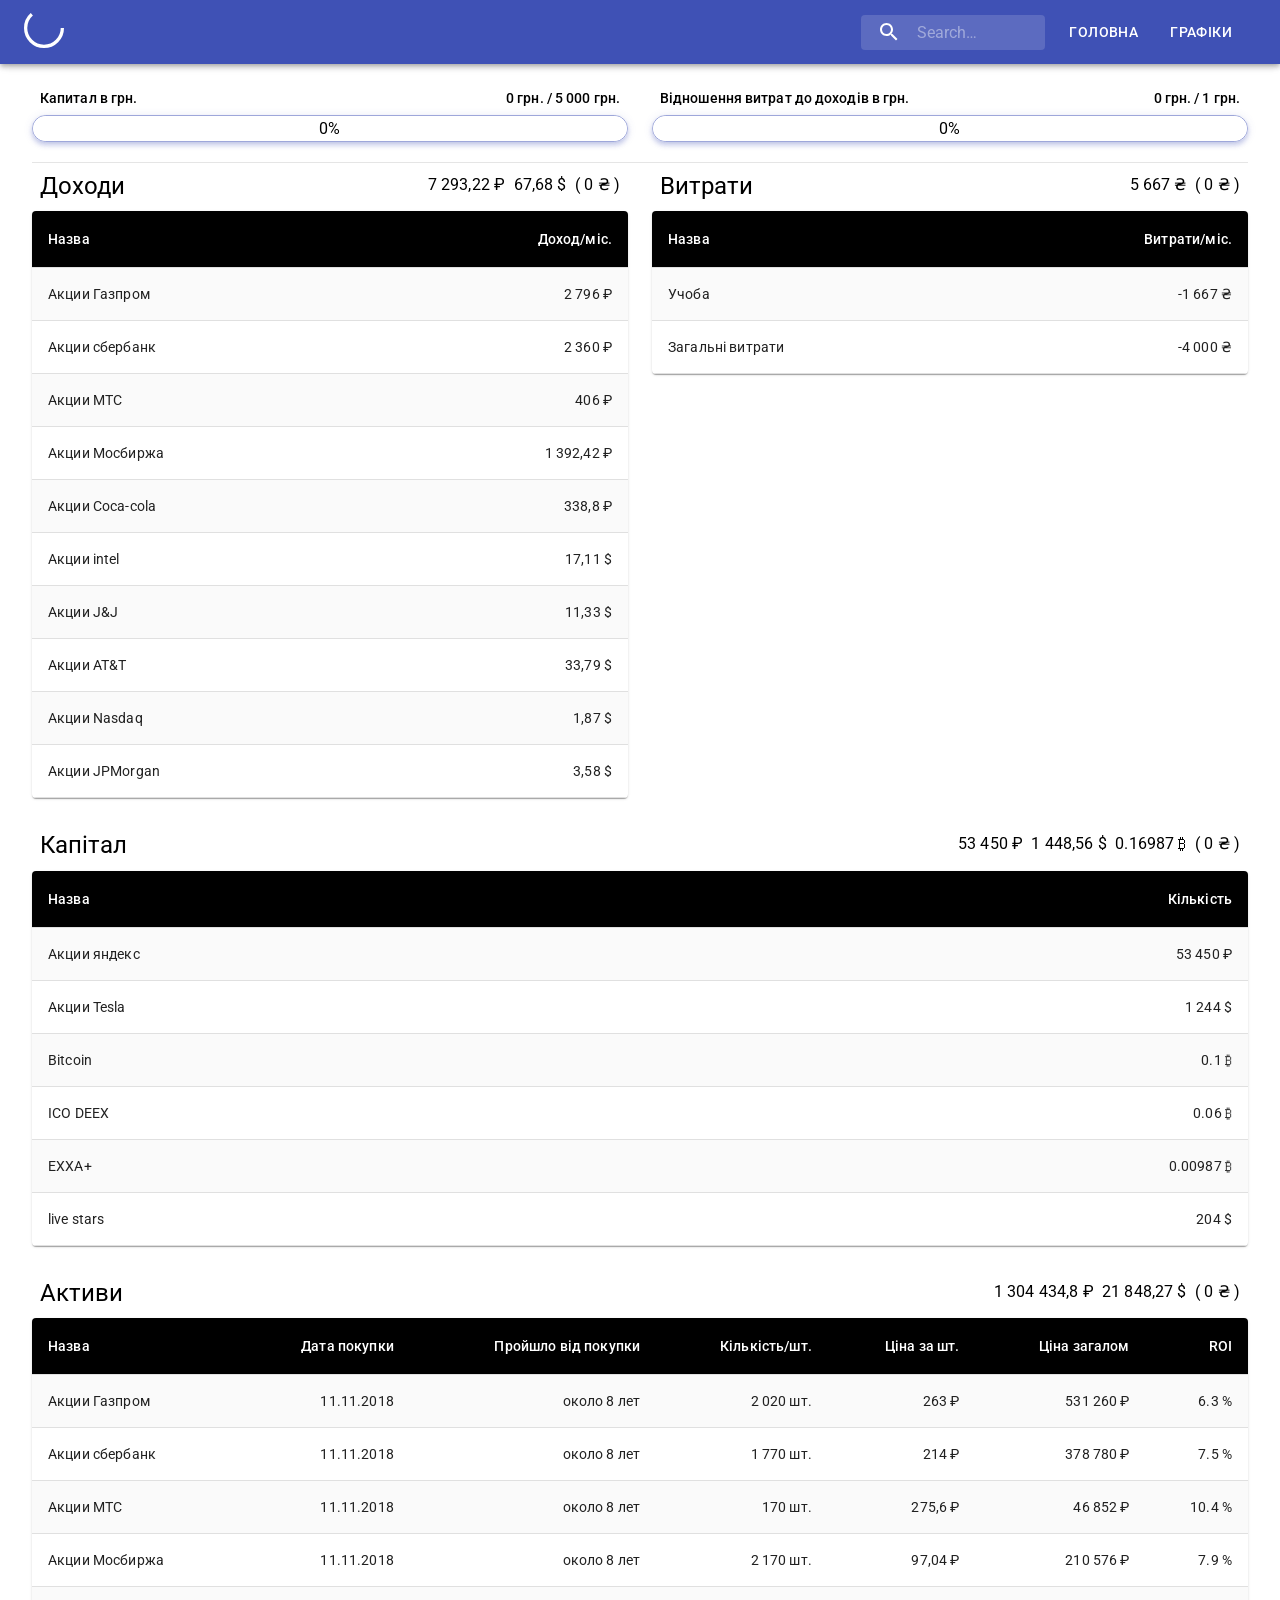
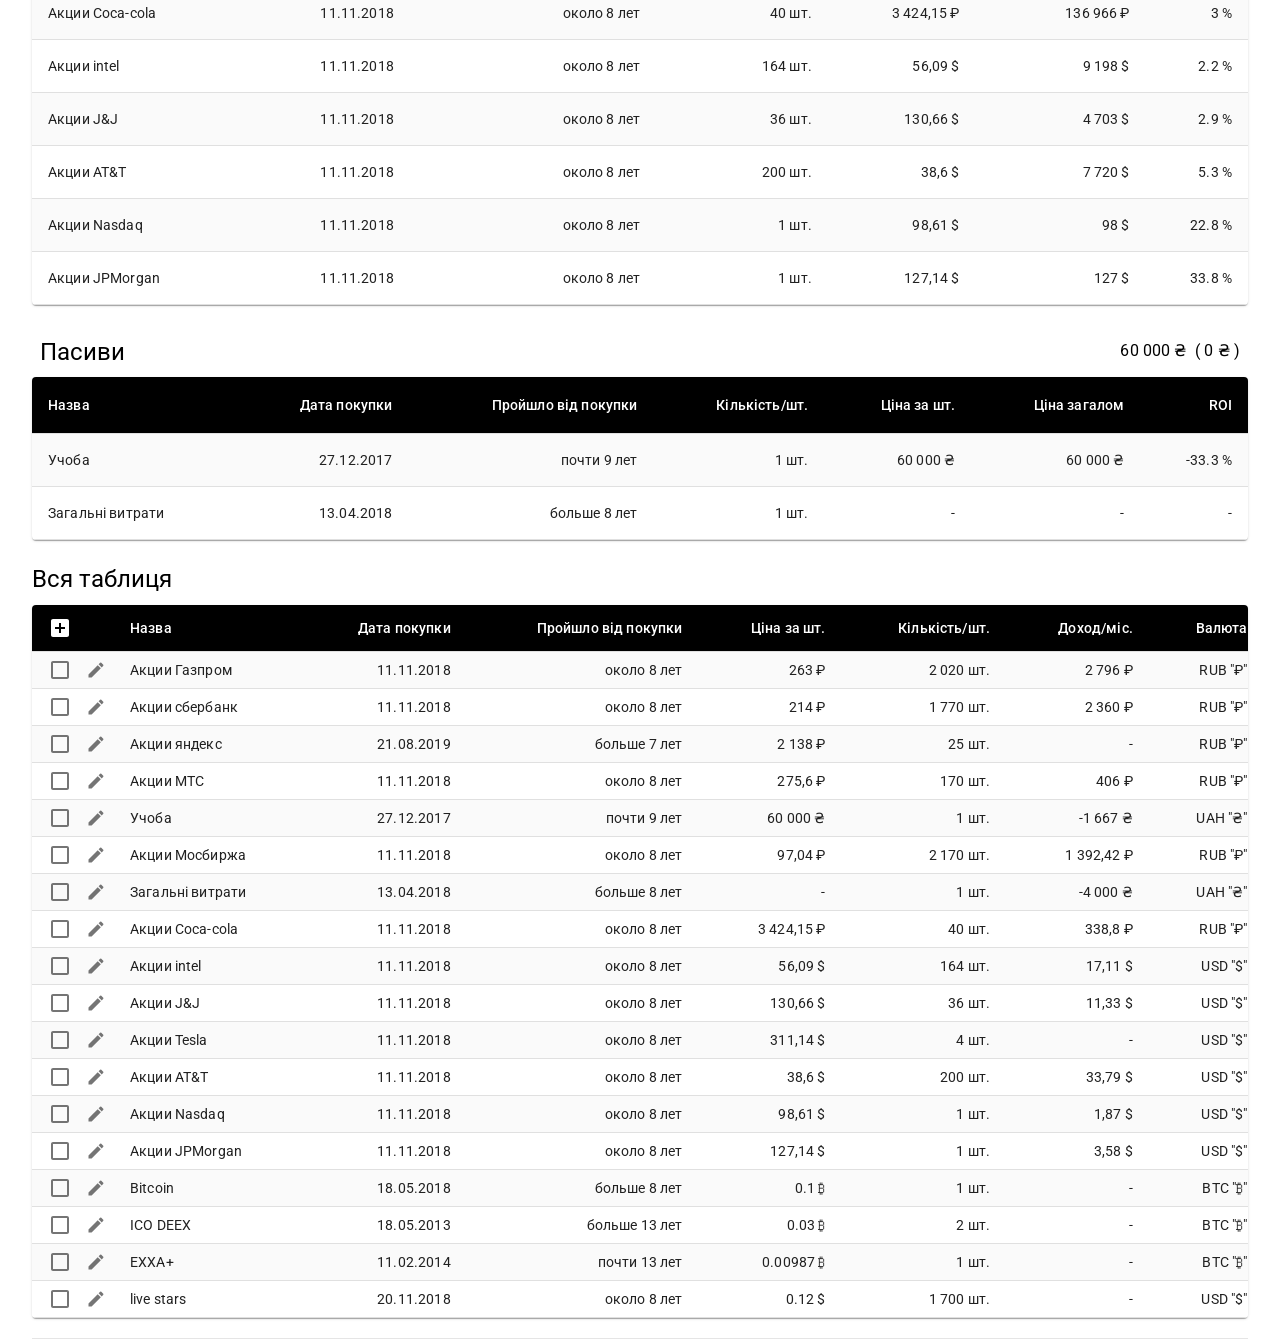
==== commit 9b590a9b: "asdas" ====
--- a/index.html
+++ b/index.html
@@ -1,108 +1 @@
-<!DOCTYPE html>
-<html lang="ru">
-<head>    
-    <meta charset="UTF-8">
-    <meta name="viewport" content="width=device-width, initial-scale=1.0">
-    <meta http-equiv="X-UA-Compatible" content="ie=edge">    
-    <title>vasia.motnin-portfolio</title>
-    <link rel="stylesheet" href="main/css/main.css">
-    <link rel="stylesheet" media="screen" href="main/css/style.css">
-    <script src="main/js/preloader.js" defer></script>
-    <script src="main/js/particles.min.js" defer></script>
-    <script src="main/js/app.js" defer></script>
-    <script src="main/js/main.min.js" defer></script>
-</head>
-<body dir="body" >     
-    
-    <!-- preloader -->
-    <div id="page-preloader" class="preloader">
-        <div class="loader"></div>
-    </div>    
-    <!-- preloader -->
-
-
-
-    <!-- content -->    
-    <nav class="nav-menu">
-        <ul>
-            <li class="liBtn liHoverOn" id="sites">Sites</li>
-            <li class="liBtn" id="other">Other</li>
-        </ul>
-    </nav>
-
-    <div id="content" class="content">
-        <div id="block-list" class="block-list">
-            
-                    <!-- canvas -->
-            <div id="particles-js"></div>  
-                    <!-- canvas -->
-    
-            <div id="row-sites" class="row">
-                <!--<div class="conteiner">
-                    <div class="block">
-                        <img src="main/img/sities/magnet.jpg" alt="magnetHolder">
-                        <h3>Magnetic Holder</h3>
-                        <p>Used: html + css + js + php</p>
-                        <a href="https://vaseklllm.github.io/sites/magnet/">Open</a>
-                    </div>
-                </div>-->
-            </div>
-
-            <div id="row-other" class="row row-1">
-            </div>
-        </div>
-    </div>
-    <!-- content -->
-
-
-
-    
-
-    <!-- footer -->
-    <footer id="footer" class="footer">
-        <div class="footer-left">
-            <h3>portfolio<span>vasek</span></h3>
-            <p class="footer-company-name">vasia.motnin &copy; 2018</p>
-        </div>
-        <div class="footer-center">
-            <div>
-                <i class="map"><svg color="yellow" viewBox="0 0 384 512"><path d="M172.268 501.67C26.97 291.031 0 269.413 0 192 0 85.961 85.961 0 192 0s192 85.961 192 192c0 77.413-26.97 99.031-172.268 309.67-9.535 13.774-29.93 13.773-39.464 0zM192 272c44.183 0 80-35.817 80-80s-35.817-80-80-80-80 35.817-80 80 35.817 80 80 80z"/></svg></i>
-                <p><span>4 Ostapa Vishni Str.</span> Chernivtsi, Ukraine </p>
-            </div>
-            <div>
-                <i class="phone">
-                    <svg viewBox="0 0 512 512"><path d="M493.4 24.6l-104-24c-11.3-2.6-22.9 3.3-27.5 13.9l-48 112c-4.2 9.8-1.4 21.3 6.9 28l60.6 49.6c-36 76.7-98.9 140.5-177.2 177.2l-49.6-60.6c-6.8-8.3-18.2-11.1-28-6.9l-112 48C3.9 366.5-2 378.1.6 389.4l24 104C27.1 504.2 36.7 512 48 512c256.1 0 464-207.5 464-464 0-11.2-7.7-20.9-18.6-23.4z"/></svg>
-                </i>
-                <p>+380 099 633****</p>
-            </div>
-            <div>
-                <i class="envelope">
-                    <svg viewBox="0 0 512 512"><path d="M502.3 190.8c3.9-3.1 9.7-.2 9.7 4.7V400c0 26.5-21.5 48-48 48H48c-26.5 0-48-21.5-48-48V195.6c0-5 5.7-7.8 9.7-4.7 22.4 17.4 52.1 39.5 154.1 113.6 21.1 15.4 56.7 47.8 92.2 47.6 35.7.3 72-32.8 92.3-47.6 102-74.1 131.6-96.3 154-113.7zM256 320c23.2.4 56.6-29.2 73.4-41.4 132.7-96.3 142.8-104.7 173.4-128.7 5.8-4.5 9.2-11.5 9.2-18.9v-19c0-26.5-21.5-48-48-48H48C21.5 64 0 85.5 0 112v19c0 7.4 3.4 14.3 9.2 18.9 30.6 23.9 40.7 32.4 173.4 128.7 16.8 12.2 50.2 41.8 73.4 41.4z"/></svg>
-                </i>
-                <p class="mail-adress">vasia.motnin@gmail.com</p>
-            </div>
-        </div>
-        <div class="footer-right">
-            <p class="footer-company-about">
-                <span>Info About Me</span>
-                I can work with: Front-End (HTML, CSS, SASS, JS, Bootstrap 4, Gulp, OpenCart, WordPress), C, C++, adobe photoshop, adobe premiere pro, adobe after effects, sony vegas.
-            </p>
-            <div class="footer-icons">
-                <a href="https://www.facebook.com/vasia.motnin" target="_blank">
-                    <svg class="facebook-f" viewBox="0 0 264 512"><path d="M76.7 512V283H0v-91h76.7v-71.7C76.7 42.4 124.3 0 193.8 0c33.3 0 61.9 2.5 70.2 3.6V85h-48.2c-37.8 0-45.1 18-45.1 44.3V192H256l-11.7 91h-73.6v229"/></svg>
-                </a>
-                <a href="https://twitter.com/vasek_motnin" target="_blank">
-                    <svg class="twitter" viewBox="0 0 512 512"><path d="M459.37 151.716c.325 4.548.325 9.097.325 13.645 0 138.72-105.583 298.558-298.558 298.558-59.452 0-114.68-17.219-161.137-47.106 8.447.974 16.568 1.299 25.34 1.299 49.055 0 94.213-16.568 130.274-44.832-46.132-.975-84.792-31.188-98.112-72.772 6.498.974 12.995 1.624 19.818 1.624 9.421 0 18.843-1.3 27.614-3.573-48.081-9.747-84.143-51.98-84.143-102.985v-1.299c13.969 7.797 30.214 12.67 47.431 13.319-28.264-18.843-46.781-51.005-46.781-87.391 0-19.492 5.197-37.36 14.294-52.954 51.655 63.675 129.3 105.258 216.365 109.807-1.624-7.797-2.599-15.918-2.599-24.04 0-57.828 46.782-104.934 104.934-104.934 30.213 0 57.502 12.67 76.67 33.137 23.715-4.548 46.456-13.32 66.599-25.34-7.798 24.366-24.366 44.833-46.132 57.827 21.117-2.273 41.584-8.122 60.426-16.243-14.292 20.791-32.161 39.308-52.628 54.253z"/></svg>
-                </i></a>
-                <a href="https://www.linkedin.com/in/%D0%B2%D0%B0%D1%81%D1%8F-%D0%BC%D0%BE%D1%82%D0%BD%D1%96%D0%BD-211a34157" target="_blank">
-                    <svg class="linkedin-in" viewBox="0 0 448.1 512"><path d="M100.3 448H7.4V148.9h92.9V448zM53.8 108.1C24.1 108.1 0 83.5 0 53.8S24.1 0 53.8 0s53.8 24.1 53.8 53.8-24.1 54.3-53.8 54.3zM448 448h-92.7V302.4c0-34.7-.7-79.2-48.3-79.2-48.3 0-55.7 37.7-55.7 76.7V448h-92.8V148.9h89.1v40.8h1.3c12.4-23.5 42.7-48.3 87.9-48.3 94 0 111.3 61.9 111.3 142.3V448h-.1z"/></svg>
-                </a>
-                <a href="https://github.com/vaseklllM" target="_blank">
-                    <svg class="github" viewBox="0 0 496 512"><path d="M165.9 397.4c0 2-2.3 3.6-5.2 3.6-3.3.3-5.6-1.3-5.6-3.6 0-2 2.3-3.6 5.2-3.6 3-.3 5.6 1.3 5.6 3.6zm-31.1-4.5c-.7 2 1.3 4.3 4.3 4.9 2.6 1 5.6 0 6.2-2s-1.3-4.3-4.3-5.2c-2.6-.7-5.5.3-6.2 2.3zm44.2-1.7c-2.9.7-4.9 2.6-4.6 4.9.3 2 2.9 3.3 5.9 2.6 2.9-.7 4.9-2.6 4.6-4.6-.3-1.9-3-3.2-5.9-2.9zM244.8 8C106.1 8 0 113.3 0 252c0 110.9 69.8 205.8 169.5 239.2 12.8 2.3 17.3-5.6 17.3-12.1 0-6.2-.3-40.4-.3-61.4 0 0-70 15-84.7-29.8 0 0-11.4-29.1-27.8-36.6 0 0-22.9-15.7 1.6-15.4 0 0 24.9 2 38.6 25.8 21.9 38.6 58.6 27.5 72.9 20.9 2.3-16 8.8-27.1 16-33.7-55.9-6.2-112.3-14.3-112.3-110.5 0-27.5 7.6-41.3 23.6-58.9-2.6-6.5-11.1-33.3 2.6-67.9 20.9-6.5 69 27 69 27 20-5.6 41.5-8.5 62.8-8.5s42.8 2.9 62.8 8.5c0 0 48.1-33.6 69-27 13.7 34.7 5.2 61.4 2.6 67.9 16 17.7 25.8 31.5 25.8 58.9 0 96.5-58.9 104.2-114.8 110.5 9.2 7.9 17 22.9 17 46.4 0 33.7-.3 75.4-.3 83.6 0 6.5 4.6 14.4 17.3 12.1C428.2 457.8 496 362.9 496 252 496 113.3 383.5 8 244.8 8zM97.2 352.9c-1.3 1-1 3.3.7 5.2 1.6 1.6 3.9 2.3 5.2 1 1.3-1 1-3.3-.7-5.2-1.6-1.6-3.9-2.3-5.2-1zm-10.8-8.1c-.7 1.3.3 2.9 2.3 3.9 1.6 1 3.6.7 4.3-.7.7-1.3-.3-2.9-2.3-3.9-2-.6-3.6-.3-4.3.7zm32.4 35.6c-1.6 1.3-1 4.3 1.3 6.2 2.3 2.3 5.2 2.6 6.5 1 1.3-1.3.7-4.3-1.3-6.2-2.2-2.3-5.2-2.6-6.5-1zm-11.4-14.7c-1.6 1-1.6 3.6 0 5.9 1.6 2.3 4.3 3.3 5.6 2.3 1.6-1.3 1.6-3.9 0-6.2-1.4-2.3-4-3.3-5.6-2z"/></svg>
-                </i></a>
-            </div>
-        </div>
-	</footer>
-    <!-- footer -->
-</body>
-</html>+<!doctype html><html lang="en"><head><meta charset="utf-8"/><meta name="viewport" content="width=device-width,initial-scale=1"/><link rel="stylesheet" href="https://fonts.googleapis.com/css?family=Roboto:300,400,500,700&display=swap"/><link rel="stylesheet" href="https://fonts.googleapis.com/icon?family=Material+Icons"/><title>Денежный поток</title><link href="/static/css/main.deebf314.chunk.css" rel="stylesheet"></head><body><div id="root"></div><script>!function(a){function e(e){for(var r,t,n=e[0],o=e[1],u=e[2],l=0,f=[];l<n.length;l++)t=n[l],Object.prototype.hasOwnProperty.call(c,t)&&c[t]&&f.push(c[t][0]),c[t]=0;for(r in o)Object.prototype.hasOwnProperty.call(o,r)&&(a[r]=o[r]);for(s&&s(e);f.length;)f.shift()();return p.push.apply(p,u||[]),i()}function i(){for(var e,r=0;r<p.length;r++){for(var t=p[r],n=!0,o=1;o<t.length;o++){var u=t[o];0!==c[u]&&(n=!1)}n&&(p.splice(r--,1),e=l(l.s=t[0]))}return e}var t={},c={1:0},p=[];function l(e){if(t[e])return t[e].exports;var r=t[e]={i:e,l:!1,exports:{}};return a[e].call(r.exports,r,r.exports,l),r.l=!0,r.exports}l.m=a,l.c=t,l.d=function(e,r,t){l.o(e,r)||Object.defineProperty(e,r,{enumerable:!0,get:t})},l.r=function(e){"undefined"!=typeof Symbol&&Symbol.toStringTag&&Object.defineProperty(e,Symbol.toStringTag,{value:"Module"}),Object.defineProperty(e,"__esModule",{value:!0})},l.t=function(r,e){if(1&e&&(r=l(r)),8&e)return r;if(4&e&&"object"==typeof r&&r&&r.__esModule)return r;var t=Object.create(null);if(l.r(t),Object.defineProperty(t,"default",{enumerable:!0,value:r}),2&e&&"string"!=typeof r)for(var n in r)l.d(t,n,function(e){return r[e]}.bind(null,n));return t},l.n=function(e){var r=e&&e.__esModule?function(){return e.default}:function(){return e};return l.d(r,"a",r),r},l.o=function(e,r){return Object.prototype.hasOwnProperty.call(e,r)},l.p="/";var r=window.webpackJsonpcash_flow=window.webpackJsonpcash_flow||[],n=r.push.bind(r);r.push=e,r=r.slice();for(var o=0;o<r.length;o++)e(r[o]);var s=n;i()}([])</script><script src="/static/js/2.799ecf7c.chunk.js"></script><script src="/static/js/main.3bd6d924.chunk.js"></script></body></html>
--- a/static/css/main.deebf314.chunk.css
+++ b/static/css/main.deebf314.chunk.css
@@ -0,0 +1,2 @@
+body{margin:0}.fullTable{padding:0 0 0 10px!important;height:36px}.fullTable-Buttons{display:flex;align-items:center}.fullTable-Buttons span{padding:3px}.fullTable-Buttons button{height:-webkit-max-content;height:-moz-max-content;height:max-content}.FullTableInput,.FullTableNameInput{margin-right:24px;margin-left:16px}.FullTableInput input,.FullTableNameInput input{text-align:right}.FullTableNameInput input{text-align:left}.activeTd{padding:0!important}.NavLinkbtn{text-decoration:none;color:#fff}.circle{display:-webkit-inline-box}.circle div{width:20px;height:20px}.circle div div{width:20px!important;height:20px!important;margin:0}.title{flex-grow:1;justify-content:start;overflow-x:auto}.ProgressBar-body{height:25px;position:relative;border-radius:30px;box-shadow:0 2px 4px -1px rgba(63,81,181,.2),0 4px 5px 0 rgba(63,81,181,.14),0 1px 10px 0 rgba(63,81,181,.12);border:1px solid rgba(63,81,181,.5);display:flex;justify-content:center;align-items:center;overflow-x:hidden}.ProgressBar-body div{position:absolute;left:0;top:0;height:25px;border-radius:30px}.ProgressBar-body-makered{background-color:#3f51b5;mix-blend-mode:screen;-webkit-transition:width .5s ease-in-out;transition:width .5s ease-in-out;width:100%;z-index:4}.ProgressBar-body-whitebg{background:#fff;width:100%;z-index:1}.ProgressBar-body-blackbg{-webkit-transition:width .5s ease-in-out;transition:width .5s ease-in-out;background:#000;width:0;z-index:2}.ProgressBar-body span{position:absolute;font-family:Roboto,Helvetica,Arial,sans-serif;font-weight:400;letter-spacing:.0075em;font-size:16px;mix-blend-mode:difference;color:#fff;z-index:3}.separator-vertical{width:1px}.separator-horizontal,.separator-vertical{box-sizing:border-box;margin-top:20px;background-color:rgba(0,0,0,.1)}.separator-horizontal{height:1px}@media (max-width:420px){.title{display:flex;justify-content:space-between;overflow-x:scroll!important}}.activeTable{width:100%;overflow-x:auto}@media (max-width:550px){.tableTitle{overflow-x:scroll}.tableTitle-content{min-width:-webkit-max-content;min-width:-moz-max-content;min-width:max-content}}
+/*# sourceMappingURL=main.deebf314.chunk.css.map */
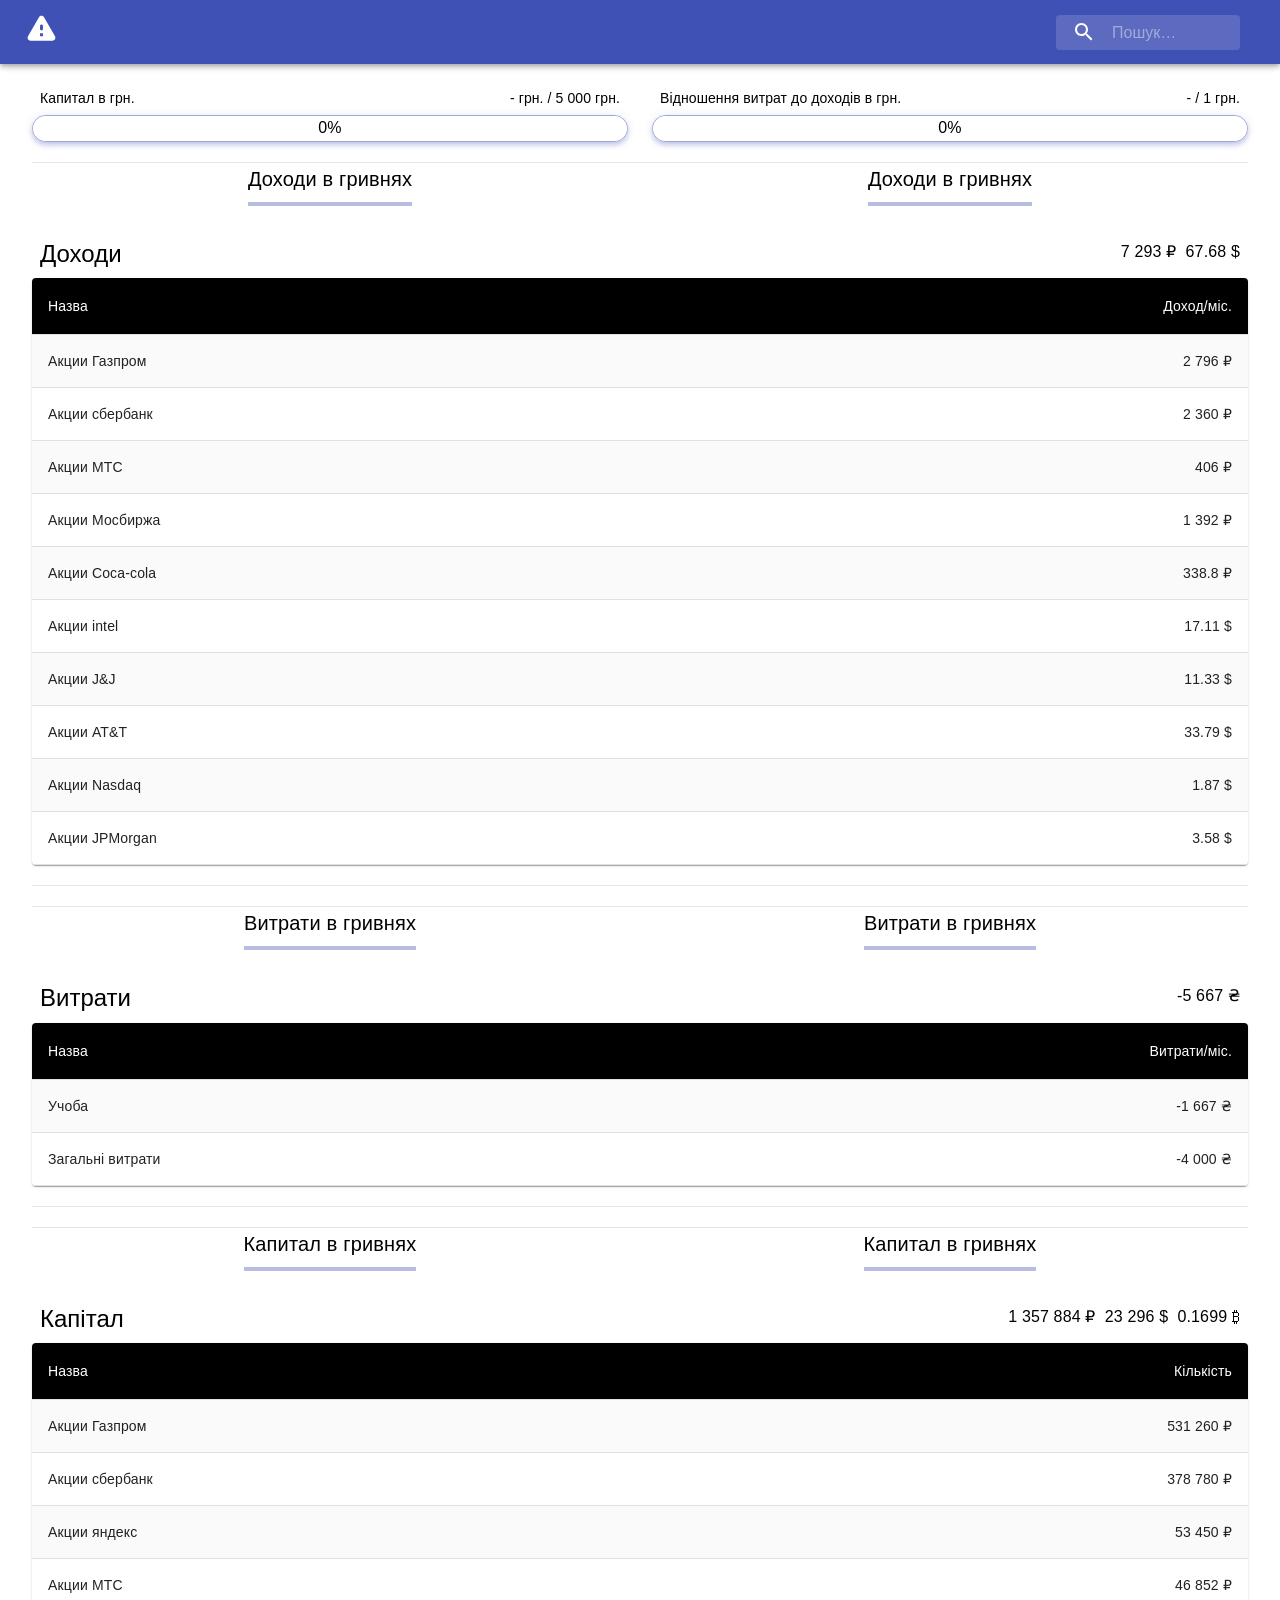
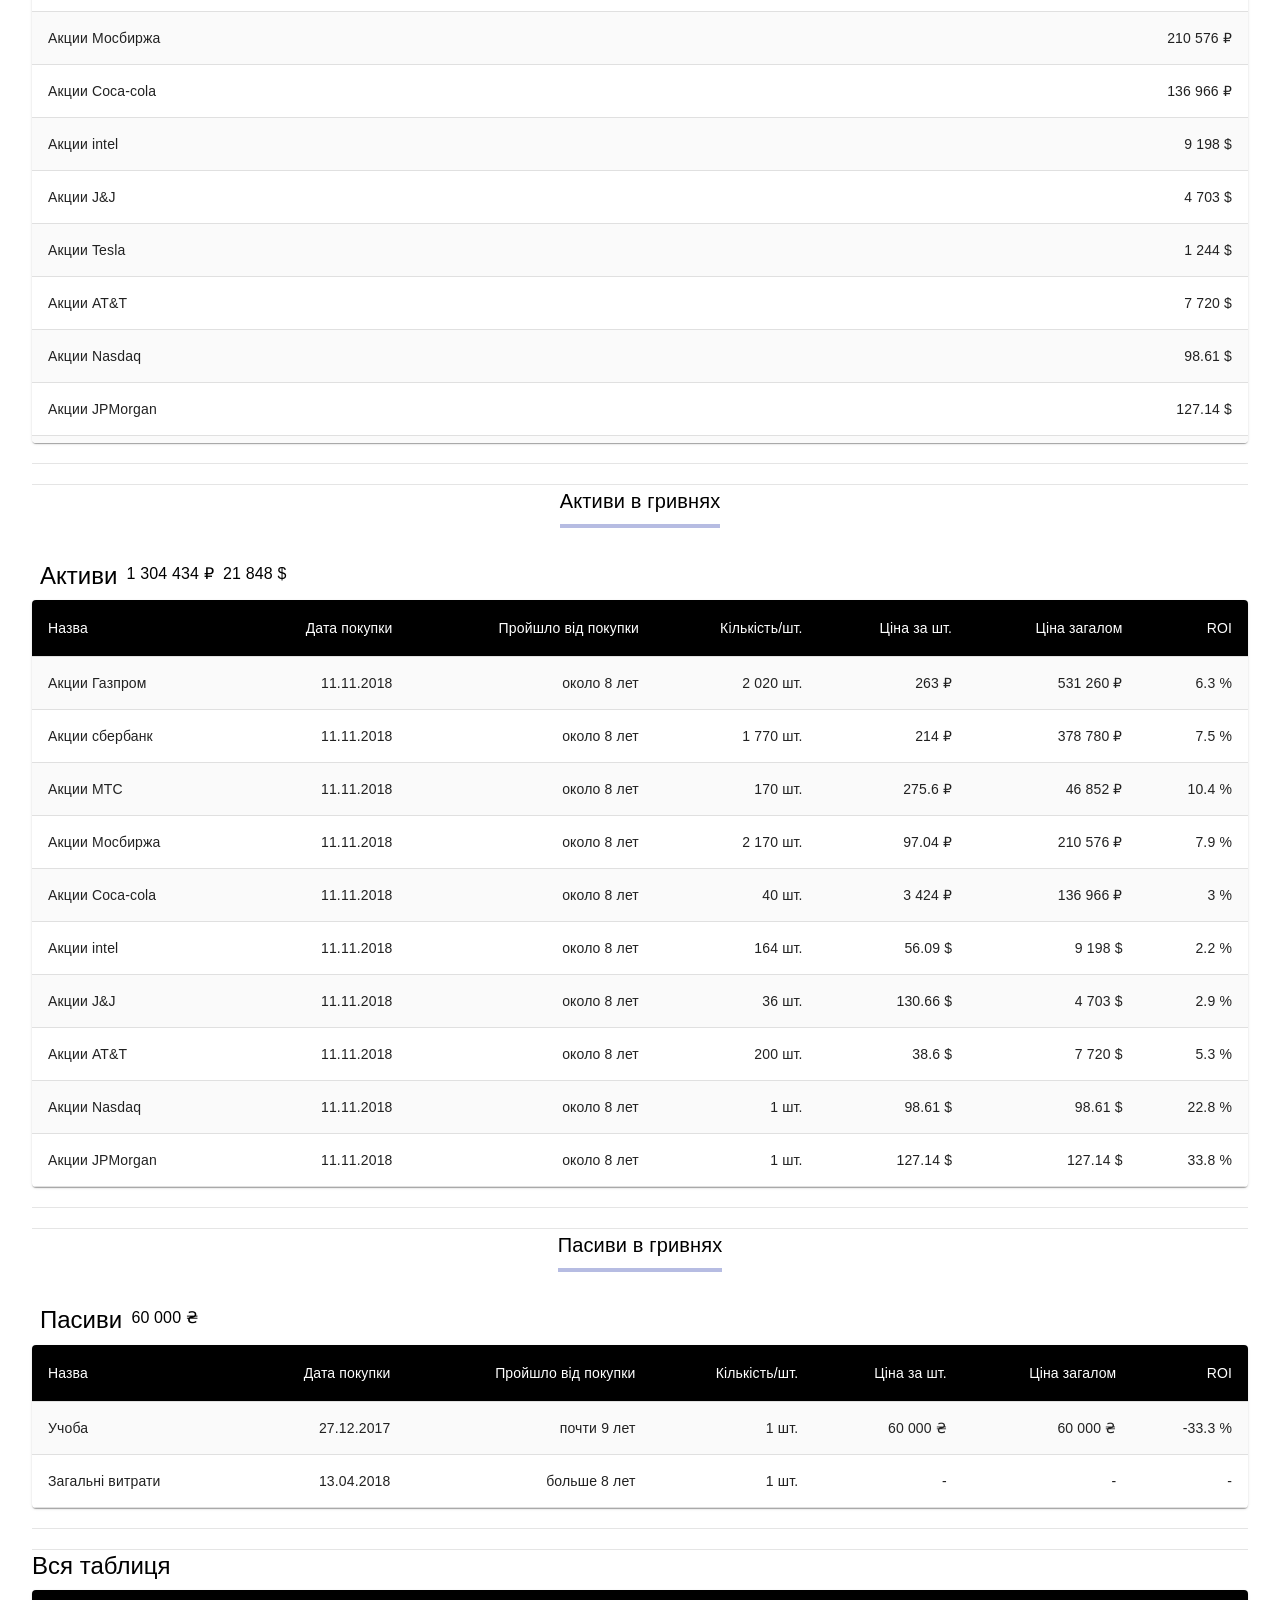
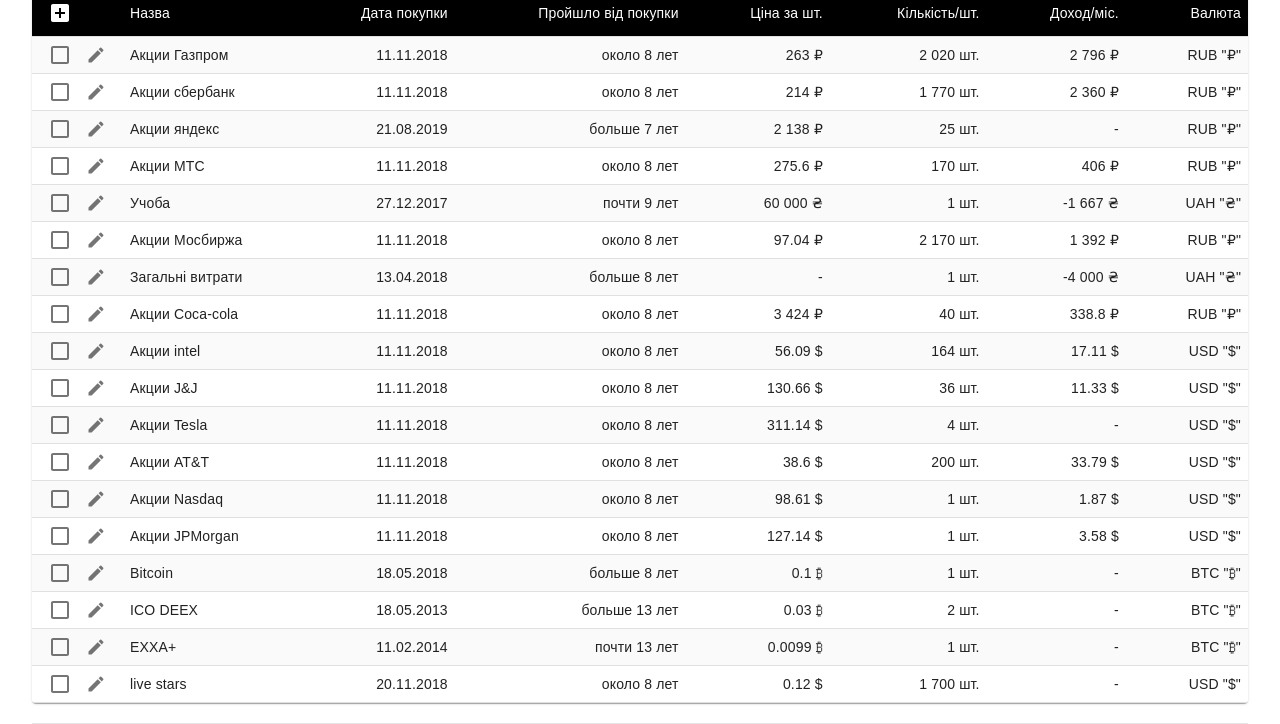
==== commit ad9a8663: "push new cashFlow typescript site" ====
--- a/index.html
+++ b/index.html
@@ -1 +1 @@
-<!doctype html><html lang="en"><head><meta charset="utf-8"/><meta name="viewport" content="width=device-width,initial-scale=1"/><link rel="stylesheet" href="https://fonts.googleapis.com/css?family=Roboto:300,400,500,700&display=swap"/><link rel="stylesheet" href="https://fonts.googleapis.com/icon?family=Material+Icons"/><title>Денежный поток</title><link href="/static/css/main.deebf314.chunk.css" rel="stylesheet"></head><body><div id="root"></div><script>!function(a){function e(e){for(var r,t,n=e[0],o=e[1],u=e[2],l=0,f=[];l<n.length;l++)t=n[l],Object.prototype.hasOwnProperty.call(c,t)&&c[t]&&f.push(c[t][0]),c[t]=0;for(r in o)Object.prototype.hasOwnProperty.call(o,r)&&(a[r]=o[r]);for(s&&s(e);f.length;)f.shift()();return p.push.apply(p,u||[]),i()}function i(){for(var e,r=0;r<p.length;r++){for(var t=p[r],n=!0,o=1;o<t.length;o++){var u=t[o];0!==c[u]&&(n=!1)}n&&(p.splice(r--,1),e=l(l.s=t[0]))}return e}var t={},c={1:0},p=[];function l(e){if(t[e])return t[e].exports;var r=t[e]={i:e,l:!1,exports:{}};return a[e].call(r.exports,r,r.exports,l),r.l=!0,r.exports}l.m=a,l.c=t,l.d=function(e,r,t){l.o(e,r)||Object.defineProperty(e,r,{enumerable:!0,get:t})},l.r=function(e){"undefined"!=typeof Symbol&&Symbol.toStringTag&&Object.defineProperty(e,Symbol.toStringTag,{value:"Module"}),Object.defineProperty(e,"__esModule",{value:!0})},l.t=function(r,e){if(1&e&&(r=l(r)),8&e)return r;if(4&e&&"object"==typeof r&&r&&r.__esModule)return r;var t=Object.create(null);if(l.r(t),Object.defineProperty(t,"default",{enumerable:!0,value:r}),2&e&&"string"!=typeof r)for(var n in r)l.d(t,n,function(e){return r[e]}.bind(null,n));return t},l.n=function(e){var r=e&&e.__esModule?function(){return e.default}:function(){return e};return l.d(r,"a",r),r},l.o=function(e,r){return Object.prototype.hasOwnProperty.call(e,r)},l.p="/";var r=window.webpackJsonpcash_flow=window.webpackJsonpcash_flow||[],n=r.push.bind(r);r.push=e,r=r.slice();for(var o=0;o<r.length;o++)e(r[o]);var s=n;i()}([])</script><script src="/static/js/2.799ecf7c.chunk.js"></script><script src="/static/js/main.3bd6d924.chunk.js"></script></body></html>+<!doctype html><html lang="en"><head><meta charset="utf-8"/><link rel="icon" href="/favicon.ico"/><meta name="viewport" content="width=device-width,initial-scale=1"/><meta name="theme-color" content="#000000"/><meta name="description" content="Web site created using create-react-app"/><title>React App</title><link href="/static/css/main.a8c7c2d7.chunk.css" rel="stylesheet"></head><body><div id="root"></div><script>!function(l){function e(e){for(var t,r,n=e[0],o=e[1],u=e[2],p=0,i=[];p<n.length;p++)r=n[p],Object.prototype.hasOwnProperty.call(a,r)&&a[r]&&i.push(a[r][0]),a[r]=0;for(t in o)Object.prototype.hasOwnProperty.call(o,t)&&(l[t]=o[t]);for(s&&s(e);i.length;)i.shift()();return c.push.apply(c,u||[]),f()}function f(){for(var e,t=0;t<c.length;t++){for(var r=c[t],n=!0,o=1;o<r.length;o++){var u=r[o];0!==a[u]&&(n=!1)}n&&(c.splice(t--,1),e=p(p.s=r[0]))}return e}var r={},a={1:0},c=[];function p(e){if(r[e])return r[e].exports;var t=r[e]={i:e,l:!1,exports:{}};return l[e].call(t.exports,t,t.exports,p),t.l=!0,t.exports}p.m=l,p.c=r,p.d=function(e,t,r){p.o(e,t)||Object.defineProperty(e,t,{enumerable:!0,get:r})},p.r=function(e){"undefined"!=typeof Symbol&&Symbol.toStringTag&&Object.defineProperty(e,Symbol.toStringTag,{value:"Module"}),Object.defineProperty(e,"__esModule",{value:!0})},p.t=function(t,e){if(1&e&&(t=p(t)),8&e)return t;if(4&e&&"object"==typeof t&&t&&t.__esModule)return t;var r=Object.create(null);if(p.r(r),Object.defineProperty(r,"default",{enumerable:!0,value:t}),2&e&&"string"!=typeof t)for(var n in t)p.d(r,n,function(e){return t[e]}.bind(null,n));return r},p.n=function(e){var t=e&&e.__esModule?function(){return e.default}:function(){return e};return p.d(t,"a",t),t},p.o=function(e,t){return Object.prototype.hasOwnProperty.call(e,t)},p.p="/";var t=this["webpackJsonptest-type-script"]=this["webpackJsonptest-type-script"]||[],n=t.push.bind(t);t.push=e,t=t.slice();for(var o=0;o<t.length;o++)e(t[o]);var s=n;f()}([])</script><script src="/static/js/2.db2ca88a.chunk.js"></script><script src="/static/js/main.63bb2fe1.chunk.js"></script></body></html>
--- a/static/css/main.a8c7c2d7.chunk.css
+++ b/static/css/main.a8c7c2d7.chunk.css
@@ -0,0 +1,2 @@
+@media (max-width:1919px){canvas{height:300px}}@media (max-width:1550px){canvas{height:250px}}@media (max-width:1065px){canvas{height:220px}}@media (max-width:960px){canvas{height:300px}}@media (max-width:620px){canvas{height:250px}}.activeTable{width:100%;overflow-x:auto}@media (max-width:550px){.tableTitle{overflow-x:scroll}.tableTitle-content{min-width:-webkit-max-content;min-width:-moz-max-content;min-width:max-content}}.NavLinkbtn{text-decoration:none;color:#fff}.title{flex-grow:1;justify-content:start;overflow-x:auto}.circle{display:-webkit-inline-box}.circle div{width:20px;height:20px}.circle div div{width:20px!important;height:20px!important;margin:0}.ProgressBar-body{height:25px;position:relative;border-radius:30px;box-shadow:0 2px 4px -1px rgba(63,81,181,.2),0 4px 5px 0 rgba(63,81,181,.14),0 1px 10px 0 rgba(63,81,181,.12);border:1px solid rgba(63,81,181,.5);display:flex;justify-content:center;align-items:center;overflow-x:hidden}.ProgressBar-body div{position:absolute;left:0;top:0;height:25px;border-radius:30px}.ProgressBar-body-makered{background-color:#3f51b5;mix-blend-mode:screen;-webkit-transition:width .5s ease-in-out;transition:width .5s ease-in-out;width:100%;z-index:4}.ProgressBar-body-whitebg{background:#fff;width:100%;z-index:1}.ProgressBar-body-blackbg{-webkit-transition:width .5s ease-in-out;transition:width .5s ease-in-out;background:#000;width:0;z-index:2}.ProgressBar-body span{position:absolute;font-family:Roboto,Helvetica,Arial,sans-serif;font-weight:400;letter-spacing:.0075em;font-size:16px;mix-blend-mode:difference;color:#fff;z-index:3}.range-vertical{width:1px}.range-horizontal,.range-vertical{box-sizing:border-box;margin-top:20px;background-color:rgba(0,0,0,.1)}.range-horizontal{height:1px}@media (max-width:420px){.title{display:flex;justify-content:space-between;overflow-x:scroll!important}}body{margin:0}.fullTable{padding:0 0 0 10px!important;height:36px}.fullTable-Buttons{display:flex;align-items:center}.fullTable-Buttons span{padding:3px}.fullTable-Buttons button{height:-webkit-max-content;height:-moz-max-content;height:max-content}.FullTableInput,.FullTableNameInput{margin-right:24px;margin-left:16px}.FullTableInput input,.FullTableNameInput input{text-align:right}.FullTableNameInput input{text-align:left}.activeTd{padding:0!important}
+/*# sourceMappingURL=main.a8c7c2d7.chunk.css.map */
